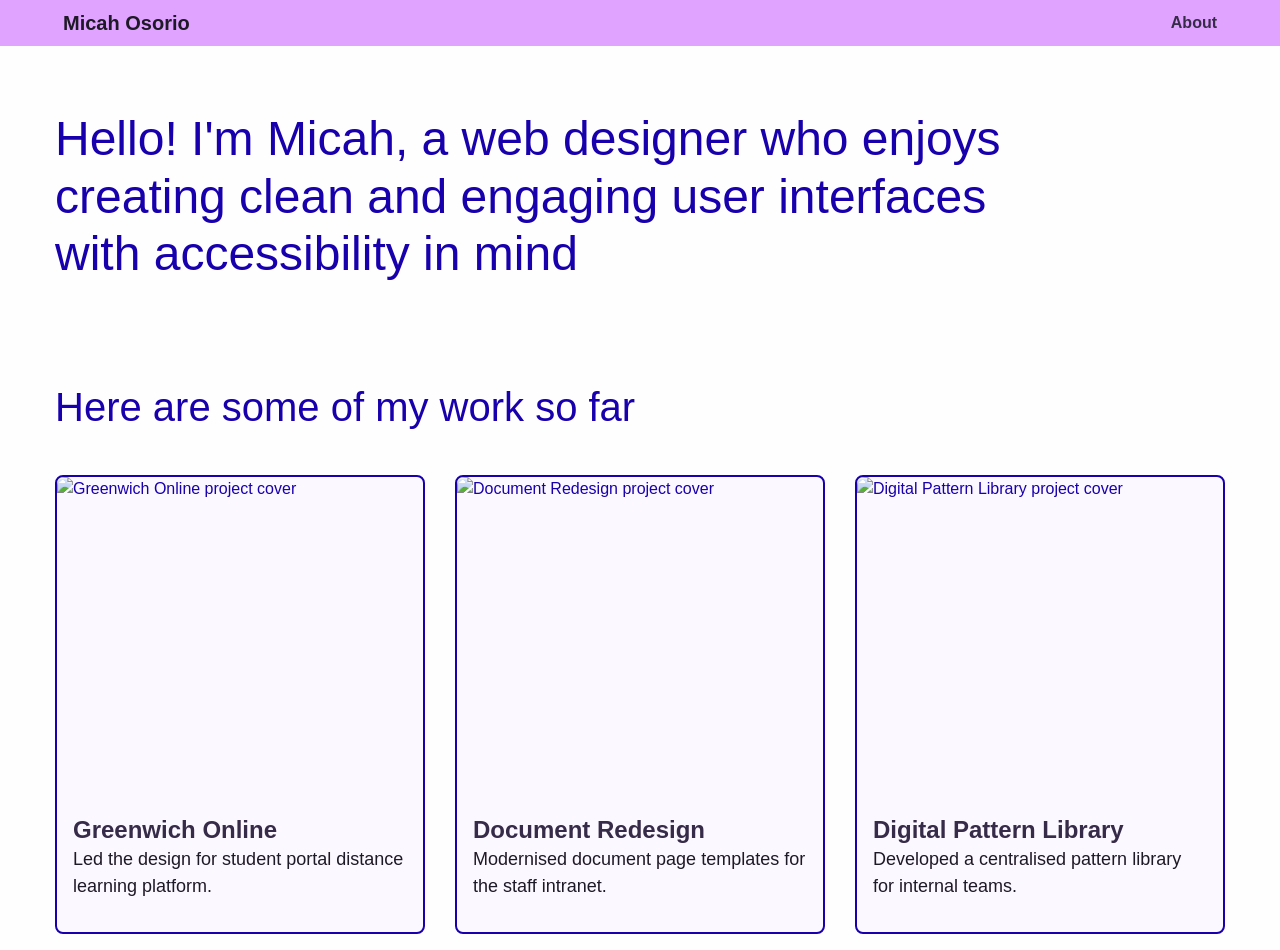
==== index.html @ 28fb164e "Update index.html" ====
<!DOCTYPE html>
<html lang="en">
  <head>
    <meta charset="UTF-8" />
    <meta name="viewport" content="width=device-width, initial-scale=1.0" />
    <title>Micah Osorio Portfolio</title>

    <link rel="stylesheet" href="./style.css" />

    <!-- Font Awesome icons -->
    <link rel="stylesheet" href="https://cdnjs.cloudflare.com/ajax/libs/font-awesome/6.5.1/css/all.min.css" />

    <!-- Google Fonts -->
    <link rel="preconnect" href="https://fonts.googleapis.com" />
    <link rel="preconnect" href="https://fonts.gstatic.com" crossorigin />
    <link href="https://fonts.googleapis.com/css2?family=Public+Sans:ital,wght@0,300;1,300&display=swap" rel="stylesheet" />
  </head>

<body>
  <!-- Top bar navigation -->
  <header class="main-navigation">
    <div class="grid-container main-navigation">
      <div class="top-bar">
        <div class="top-bar-left">
          <a class="me cell" href="index.html">Micah Osorio</a>
        </div>
        <div class="top-bar-right">
          <ul class="main-menu inline-list">
            <li><a href="about.html">About</a></li>
          </ul>
        </div>
      </div>
    </div>
  </header>

  <article class="grid-container case-study">
    <!-- Intro -->
    <section class="grid-x grid-margin-x intro-section">
      <div class="large-10 cell">
        <h1 class="intro">Hello! I'm Micah, a web designer who enjoys creating clean and engaging user interfaces with accessibility in mind</h1>
      </div>
      <div class="profile-image">
        <img href="#">
      </div>
    </section>

    <!-- Projects -->
    <section class="grid-x grid-margin-x project-listing">
      <h2 class="cell sub-heading">Here are some of my work so far</h2>

      <div class="large-4 cell">
        <a href="greenwich-online.html" class="media-object project-card">
          <div class="content">
            <img src="https://github.com/micah-osorio/portfolio/blob/main/card-cover-gro.png?raw=true" alt="Greenwich Online project cover">
            <div class="card-info">
              <h3>Greenwich Online</h3>
              <p>Led the design for student portal distance learning platform.</p>
            </div>
          </div>
        </a>
      </div>

      <div class="large-4 cell">
        <a href="document-redesign.html" class="media-object project-card">
          <div class="content">
            <img src="https://github.com/micah-osorio/portfolio/blob/main/card-cover-docs.png?raw=true" alt="Document Redesign project cover">
            <div class="card-info">
              <h3>Document Redesign</h3>
              <p>Modernised document page templates for the staff intranet.</p>
            </div>
          </div>
        </a>
      </div>

      <div class="large-4 cell">
        <a href="pattern-library.html" class="media-object project-card">
          <div class="content">
            <img src="https://github.com/micah-osorio/portfolio/blob/main/card-cover-pattern.png?raw=true" alt="Digital Pattern Library project cover">
            <div class="card-info">
              <h3>Digital Pattern Library</h3>
              <p>Developed a centralised pattern library for internal teams.</p>
            </div>
          </div>
        </a>
      </div>
    </section>
  </article>
</body>
</html>
---- style.css ----
/* color palette
   Palette:
   --lilac:      #e0a3ff  (nav)
   --blue:       #1800ad  (headings, borders)
   --ink:        #1e1926  (dark text)
   --plum:       #362b48  (secondary text, hover)
   --blush:      #fef6ff  (light hover text)
   --card-bg:    #fcf8ff  (cards, placeholders)
  --radius:      0.5em;
*/

:root {
  --lilac: #e0a3ff;
  --blue: #1800ad;
  --ink: #1e1926;
  --plum: #362b48;
  --blush: #fef6ff;
  --card-bg: #fcf8ff;
  --radius: 0.5em;
}

/* layout */
.case-study .project-section {
  margin-top: 4em;
}

.case-study h3 {
  color: var(--plum);
  font-weight: 600;
}

.case-study p,
.case-study li {
  color: var(--ink);
  line-height: 1.5em;
}

/* hero */
.project-hero {
  margin: 4em 0 0;
}

.project-hero h3 {
  font-weight: 300;
  font-size: 1.5em;
  line-height: 1.3em;
}

/* meta strip */
.project-meta {
  margin: 2em 0 0;
  padding: 1em 0;
  border-top: 2px solid var(--blue);
  border-bottom: 2px solid var(--blue);
}

.project-meta dt {
  color: var(--blue);
  font-weight: 600;
}

.project-meta dd {
  margin: 0 0 0.5em;
  color: var(--ink);
}

/* image placeholders */
.img-placeholder {
  display: flex;
  align-items: center;
  justify-content: center;
  min-height: 16em;
  margin: 1em 0;
  padding: 1em;
  background-color: var(--card-bg);
  border: 2px dashed var(--blue);
  border-radius: var(--radius);
  color: var(--plum);
  text-align: center;
}

.img-placeholder.img-hero {
  min-height: 26em;
}

/* screenshot placeholder */
.case-study .project-section img,
.case-study .project-hero img {
  display: block;
  width: 100%;
  height: auto;
  margin: 1em 0;
  border: 2px solid var(--blue);
  border-radius: var(--radius);
}

/* pull quote / how-might-we */
.case-study blockquote {
  margin: 0;
  padding: 1em;
  background-color: var(--card-bg);
  border-left: 4px solid var(--lilac);
  border-radius: 0 var(--radius) var(--radius) 0;
  color: var(--blue);
  font-style: italic;
  font-weight: 600;
}

/* results metrics */
#results h3 {
  color: var(--blue);
  font-size: 2.5em;
  font-weight: 700;
  margin-bottom: 0;
}

/* buttons */
.case-study .button,
.project-footer .button {
  background-color: var(--blue);
  color: var(--blush);
  border-radius: var(--radius);
  font-weight: 600;
}

.case-study .button:hover,
.project-footer .button:hover {
  background-color: var(--plum);
  color: var(--blush);
}

/* footer */
.project-footer {
  margin: 5em auto 3em;
  padding-top: 2em;
  border-top: 2px solid var(--blue);
}

.next-project {
  color: var(--blue);
  font-size: 1.25em;
  font-weight: 600;
}

.next-project:hover {
  color: var(--plum);
}

/* focus */
.case-study a:focus-visible,
.project-footer a:focus-visible {
  outline: 3px solid var(--lilac);
  outline-offset: 2px;
}

@media (max-width: 640px) {
  .img-placeholder.img-hero {
    min-height: 14em;
  }

  .case-study .project-section {
    margin-top: 3em;
  }
}

/* additional styles */

/* top nav */

.me {
  font-size: 1.25em;
  font-weight: 600;
  color: #1e1926;
}

.me:hover {
  color: #fef6ff;
}

.top-bar, .top-bar ul {
  background: #e0a3ff !important;
}

.top-bar {
  justify-content:space-between;
}

header.main-navigation {
  background: #e0a3ff !important;
}

ul.main-menu.inline-list {
    margin: 0;
}

ul.main-menu {
  list-style: none;
  display:flex;
  flex-direction:row;
  flex-wrap:wrap;
  gap: 1em;
}

.main-menu a {
  color: #362b48;
  font-weight: 600;
}

.main-menu a:hover {
  color: #fef6ff;
}
/* header */

.grid-container h1 {
  color: #1800ad;
}

.grid-container h2 {
  color: #1800ad;
}

.grid-container p {
  font-size: 1.125em !important;
}

.grid-container dd {
  font-size: 1.125em !important;
}

.intro {
  line-height: 1.2em;
}

/* intro-section */

.intro-section {
  margin: 4em 0;
}
.profile-image img{
  ratio: 1:1;
  width: 18em;
  height: auto;
}
/* cards */

.card-info {
  padding: 1em;
}

.card-info h3 {
  font-weight: bold;
  font-size: 1.5em;
  margin-bottom: 0px !important;
}

.project-listing .project-card {
  display: flex;
  flex: 1;
  width: 100%;
  margin-top: 2em;  
}

.project-card {
  display: flex;
  flex-direction: column;
  background-color: #fcf8ff;
  color: #1800ad;
  border-radius: 0.5em;
  border: 2px solid #1800ad;
}

.project-card:hover{
  color: #362b48;
  opacity: 75%;
}

.project-card img {
  width: 100%;
  height: 20em;
  object-fit: cover;
  display: block;
  border-radius: 0.5em 0.5em 0 0;
  aspect-ratio: 1 / 2;
}

/* pages.css: About and Contact. Loads after style.css. */

/* layout */
.page-intro {
  margin: 4em 0 0;
}

.page-intro h3 {
  color: var(--plum);
  font-weight: 300;
  font-size: 1.5em;
  line-height: 1.3em;
}

.page-section {
  margin-top: 4em;
}

.page-content p,
.page-content li {
  color: var(--ink);
  line-height: 1.5em;
}

.page-content h3 {
  color: var(--plum);
  font-weight: 600;
}

.page-section .sub-heading {
  margin-bottom: 1em;
}

/* info cards */
.info-card {
  padding: 1em;
  background-color: var(--card-bg);
  border: 2px solid var(--blue);
  border-radius: var(--radius);
}

.info-card h3 {
  color: var(--blue);
  margin-bottom: 0.25em;
}

/* tools */
.tag-list {
  display: flex;
  flex-wrap: wrap;
  gap: 0.75em;
  margin: 0;
  list-style: none;
}

.tag-list li {
  padding: 0.4em 1em;
  background-color: var(--card-bg);
  border: 2px solid var(--blue);
  border-radius: 2em;
  color: var(--blue);
  font-weight: 600;
}

/* experience timeline */
.timeline-item {
  padding-left: 1em;
  margin-bottom: 2em;
  border-left: 4px solid var(--lilac);
}

.timeline-item h3 {
  margin-bottom: 0;
}

.timeline-date {
  margin: 0 0 0.5em;
  color: var(--blue);
  font-weight: 600;
}

/* CTA */
.page-cta {
  margin-bottom: 4em;
  padding-top: 2em;
  border-top: 2px solid var(--blue);
}

/* contact details */
.contact-list {
  margin: 0;
  list-style: none;
}

/* contact ctas */
.contact-cta {
  margin-top: 2em;
}

.contact-list li {
  display: flex;
  align-items: center;
  gap: 0.75em;
  margin-bottom: 1em;
}

.contact-list i {
  width: 1.5em;
  color: var(--blue);
  font-size: 1.25em;
  text-align: center;
}

.contact-list a {
  color: var(--blue);
  font-weight: 600;
}

.contact-list a:hover {
  color: var(--plum);
}

/* form */
.contact-form label {
  color: var(--blue);
  font-weight: 600;
}

.contact-form input,
.contact-form textarea {
  width: 100%;
  margin-bottom: 1em;
  padding: 0.75em;
  background-color: var(--card-bg);
  border: 2px solid var(--blue);
  border-radius: var(--radius);
  color: var(--ink);
  font-family: inherit;
}

.contact-form input:focus,
.contact-form textarea:focus {
  outline: 3px solid var(--lilac);
  outline-offset: 2px;
}

/* buttons */
.page-content .button {
  background-color: var(--blue);
  color: var(--blush);
  border-radius: var(--radius);
  font-weight: 600;
}

.page-content .button:hover {
  background-color: var(--plum);
  color: var(--blush);
}

.page-content a:focus-visible {
  outline: 3px solid var(--lilac);
  outline-offset: 2px;
}


@charset "UTF-8";
/**
 * Foundation for Sites
 * Version 6.9.0
 * https://get.foundation
 * Licensed under MIT Open Source
 */
@media print, screen and (min-width: 40em) {
  .reveal.large, .reveal.small, .reveal.tiny, .reveal {
    right: auto;
    left: auto;
    margin: 0 auto;
  }
}
/*! normalize.css v8.0.0 | MIT License | github.com/necolas/normalize.css */
html {
  line-height: 1.15;
  -webkit-text-size-adjust: 100%;
}

body {
  margin: 0;
}

h1 {
  font-size: 2em;
  margin: 0.67em 0;
}

hr {
  -webkit-box-sizing: content-box;
          box-sizing: content-box;
  height: 0;
  overflow: visible;
}

pre {
  font-family: monospace, monospace;
  font-size: 1em;
}

a {
  background-color: transparent;
}

abbr[title] {
  border-bottom: 0;
  -webkit-text-decoration: underline dotted;
          text-decoration: underline dotted;
}

b,
strong {
  font-weight: bolder;
}

code,
kbd,
samp {
  font-family: monospace, monospace;
  font-size: 1em;
}

small {
  font-size: 80%;
}

sub,
sup {
  font-size: 75%;
  line-height: 0;
  position: relative;
  vertical-align: baseline;
}

sub {
  bottom: -0.25em;
}

sup {
  top: -0.5em;
}

img {
  border-style: none;
}

button,
input,
optgroup,
select,
textarea {
  font-family: inherit;
  font-size: 100%;
  line-height: 1.15;
  margin: 0;
}

button,
input {
  overflow: visible;
}

button,
select {
  text-transform: none;
}

button,
[type=button],
[type=reset],
[type=submit] {
  -webkit-appearance: button;
}

button::-moz-focus-inner,
[type=button]::-moz-focus-inner,
[type=reset]::-moz-focus-inner,
[type=submit]::-moz-focus-inner {
  border-style: none;
  padding: 0;
}

button:-moz-focusring,
[type=button]:-moz-focusring,
[type=reset]:-moz-focusring,
[type=submit]:-moz-focusring {
  outline: 1px dotted ButtonText;
}

fieldset {
  padding: 0.35em 0.75em 0.625em;
}

legend {
  -webkit-box-sizing: border-box;
          box-sizing: border-box;
  color: inherit;
  display: table;
  max-width: 100%;
  padding: 0;
  white-space: normal;
}

progress {
  vertical-align: baseline;
}

textarea {
  overflow: auto;
}

[type=checkbox],
[type=radio] {
  -webkit-box-sizing: border-box;
          box-sizing: border-box;
  padding: 0;
}

[type=number]::-webkit-inner-spin-button,
[type=number]::-webkit-outer-spin-button {
  height: auto;
}

[type=search] {
  -webkit-appearance: textfield;
  outline-offset: -2px;
}

[type=search]::-webkit-search-decoration {
  -webkit-appearance: none;
}

::-webkit-file-upload-button {
  -webkit-appearance: button;
  font: inherit;
}

details {
  display: block;
}

summary {
  display: list-item;
}

template {
  display: none;
}

[hidden] {
  display: none;
}

[data-whatintent=mouse] *, [data-whatintent=mouse] *:focus,
[data-whatintent=touch] *,
[data-whatintent=touch] *:focus,
[data-whatinput=mouse] *,
[data-whatinput=mouse] *:focus,
[data-whatinput=touch] *,
[data-whatinput=touch] *:focus {
  outline: none;
}

[draggable=false] {
  -webkit-touch-callout: none;
  -webkit-user-select: none;
}

.foundation-mq {
  font-family: "small=0em&medium=40em&large=64em&xlarge=75em&xxlarge=90em";
}

html {
  -webkit-box-sizing: border-box;
          box-sizing: border-box;
  font-size: 100%;
}

*,
*::before,
*::after {
  -webkit-box-sizing: inherit;
          box-sizing: inherit;
}

body {
  margin: 0;
  padding: 0;
  background: #fefefe;
  font-family: "Helvetica Neue", Helvetica, Roboto, Arial, sans-serif;
  font-weight: normal;
  line-height: 1.5;
  color: #0a0a0a;
  -webkit-font-smoothing: antialiased;
  -moz-osx-font-smoothing: grayscale;
}

img {
  display: inline-block;
  vertical-align: middle;
  max-width: 100%;
  height: auto;
  -ms-interpolation-mode: bicubic;
}

textarea {
  height: auto;
  min-height: 50px;
  border-radius: 0;
}

select {
  -webkit-box-sizing: border-box;
          box-sizing: border-box;
  width: 100%;
  border-radius: 0;
}

.map_canvas img,
.map_canvas embed,
.map_canvas object,
.mqa-display img,
.mqa-display embed,
.mqa-display object {
  max-width: none !important;
}

button {
  padding: 0;
  -webkit-appearance: none;
     -moz-appearance: none;
          appearance: none;
  border: 0;
  border-radius: 0;
  background: transparent;
  line-height: 1;
  cursor: auto;
}
[data-whatinput=mouse] button {
  outline: 0;
}

pre {
  overflow: auto;
  -webkit-overflow-scrolling: touch;
}

button,
input,
optgroup,
select,
textarea {
  font-family: inherit;
}

.is-visible {
  display: block !important;
}

.is-hidden {
  display: none !important;
}

.grid-container {
  max-width: 75rem;
  margin-left: auto;
  margin-right: auto;
  padding-right: 0.625rem;
  padding-left: 0.625rem;
}
@media print, screen and (min-width: 40em) {
  .grid-container {
    padding-right: 0.9375rem;
    padding-left: 0.9375rem;
  }
}
.grid-container.fluid {
  max-width: 100%;
  margin-left: auto;
  margin-right: auto;
  padding-right: 0.625rem;
  padding-left: 0.625rem;
}
@media print, screen and (min-width: 40em) {
  .grid-container.fluid {
    padding-right: 0.9375rem;
    padding-left: 0.9375rem;
  }
}
.grid-container.full {
  max-width: 100%;
  margin-left: auto;
  margin-right: auto;
  padding-right: 0;
  padding-left: 0;
}

.grid-x {
  display: -webkit-box;
  display: -ms-flexbox;
  display: flex;
  -webkit-box-orient: horizontal;
  -webkit-box-direction: normal;
      -ms-flex-flow: row wrap;
          flex-flow: row wrap;
}

.cell {
  -webkit-box-flex: 0;
      -ms-flex: 0 0 auto;
          flex: 0 0 auto;
  min-height: 0;
  min-width: 0;
  width: 100%;
}
.cell.auto {
  -webkit-box-flex: 1;
      -ms-flex: 1 1 0px;
          flex: 1 1 0;
}
.cell.shrink {
  -webkit-box-flex: 0;
      -ms-flex: 0 0 auto;
          flex: 0 0 auto;
}

.grid-x > .auto {
  width: auto;
}
.grid-x > .shrink {
  width: auto;
}

.grid-x > .small-shrink, .grid-x > .small-full, .grid-x > .small-1, .grid-x > .small-2, .grid-x > .small-3, .grid-x > .small-4, .grid-x > .small-5, .grid-x > .small-6, .grid-x > .small-7, .grid-x > .small-8, .grid-x > .small-9, .grid-x > .small-10, .grid-x > .small-11, .grid-x > .small-12 {
  -ms-flex-preferred-size: auto;
      flex-basis: auto;
}

@media print, screen and (min-width: 40em) {
  .grid-x > .medium-shrink, .grid-x > .medium-full, .grid-x > .medium-1, .grid-x > .medium-2, .grid-x > .medium-3, .grid-x > .medium-4, .grid-x > .medium-5, .grid-x > .medium-6, .grid-x > .medium-7, .grid-x > .medium-8, .grid-x > .medium-9, .grid-x > .medium-10, .grid-x > .medium-11, .grid-x > .medium-12 {
    -ms-flex-preferred-size: auto;
        flex-basis: auto;
  }
}
@media print, screen and (min-width: 64em) {
  .grid-x > .large-shrink, .grid-x > .large-full, .grid-x > .large-1, .grid-x > .large-2, .grid-x > .large-3, .grid-x > .large-4, .grid-x > .large-5, .grid-x > .large-6, .grid-x > .large-7, .grid-x > .large-8, .grid-x > .large-9, .grid-x > .large-10, .grid-x > .large-11, .grid-x > .large-12 {
    -ms-flex-preferred-size: auto;
        flex-basis: auto;
  }
}
.grid-x > .small-12, .grid-x > .small-11, .grid-x > .small-10, .grid-x > .small-9, .grid-x > .small-8, .grid-x > .small-7, .grid-x > .small-6, .grid-x > .small-5, .grid-x > .small-4, .grid-x > .small-3, .grid-x > .small-2, .grid-x > .small-1 {
  -webkit-box-flex: 0;
      -ms-flex: 0 0 auto;
          flex: 0 0 auto;
}

.grid-x > .small-1 {
  width: 8.3333333333%;
}

.grid-x > .small-2 {
  width: 16.6666666667%;
}

.grid-x > .small-3 {
  width: 25%;
}

.grid-x > .small-4 {
  width: 33.3333333333%;
}

.grid-x > .small-5 {
  width: 41.6666666667%;
}

.grid-x > .small-6 {
  width: 50%;
}

.grid-x > .small-7 {
  width: 58.3333333333%;
}

.grid-x > .small-8 {
  width: 66.6666666667%;
}

.grid-x > .small-9 {
  width: 75%;
}

.grid-x > .small-10 {
  width: 83.3333333333%;
}

.grid-x > .small-11 {
  width: 91.6666666667%;
}

.grid-x > .small-12 {
  width: 100%;
}

@media print, screen and (min-width: 40em) {
  .grid-x > .medium-auto {
    -webkit-box-flex: 1;
        -ms-flex: 1 1 0px;
            flex: 1 1 0;
    width: auto;
  }
  .grid-x > .medium-12, .grid-x > .medium-11, .grid-x > .medium-10, .grid-x > .medium-9, .grid-x > .medium-8, .grid-x > .medium-7, .grid-x > .medium-6, .grid-x > .medium-5, .grid-x > .medium-4, .grid-x > .medium-3, .grid-x > .medium-2, .grid-x > .medium-1, .grid-x > .medium-shrink {
    -webkit-box-flex: 0;
        -ms-flex: 0 0 auto;
            flex: 0 0 auto;
  }
  .grid-x > .medium-shrink {
    width: auto;
  }
  .grid-x > .medium-1 {
    width: 8.3333333333%;
  }
  .grid-x > .medium-2 {
    width: 16.6666666667%;
  }
  .grid-x > .medium-3 {
    width: 25%;
  }
  .grid-x > .medium-4 {
    width: 33.3333333333%;
  }
  .grid-x > .medium-5 {
    width: 41.6666666667%;
  }
  .grid-x > .medium-6 {
    width: 50%;
  }
  .grid-x > .medium-7 {
    width: 58.3333333333%;
  }
  .grid-x > .medium-8 {
    width: 66.6666666667%;
  }
  .grid-x > .medium-9 {
    width: 75%;
  }
  .grid-x > .medium-10 {
    width: 83.3333333333%;
  }
  .grid-x > .medium-11 {
    width: 91.6666666667%;
  }
  .grid-x > .medium-12 {
    width: 100%;
  }
}
@media print, screen and (min-width: 64em) {
  .grid-x > .large-auto {
    -webkit-box-flex: 1;
        -ms-flex: 1 1 0px;
            flex: 1 1 0;
    width: auto;
  }
  .grid-x > .large-12, .grid-x > .large-11, .grid-x > .large-10, .grid-x > .large-9, .grid-x > .large-8, .grid-x > .large-7, .grid-x > .large-6, .grid-x > .large-5, .grid-x > .large-4, .grid-x > .large-3, .grid-x > .large-2, .grid-x > .large-1, .grid-x > .large-shrink {
    -webkit-box-flex: 0;
        -ms-flex: 0 0 auto;
            flex: 0 0 auto;
  }
  .grid-x > .large-shrink {
    width: auto;
  }
  .grid-x > .large-1 {
    width: 8.3333333333%;
  }
  .grid-x > .large-2 {
    width: 16.6666666667%;
  }
  .grid-x > .large-3 {
    width: 25%;
  }
  .grid-x > .large-4 {
    width: 33.3333333333%;
  }
  .grid-x > .large-5 {
    width: 41.6666666667%;
  }
  .grid-x > .large-6 {
    width: 50%;
  }
  .grid-x > .large-7 {
    width: 58.3333333333%;
  }
  .grid-x > .large-8 {
    width: 66.6666666667%;
  }
  .grid-x > .large-9 {
    width: 75%;
  }
  .grid-x > .large-10 {
    width: 83.3333333333%;
  }
  .grid-x > .large-11 {
    width: 91.6666666667%;
  }
  .grid-x > .large-12 {
    width: 100%;
  }
}
.grid-margin-x:not(.grid-x) > .cell {
  width: auto;
}

.grid-margin-y:not(.grid-y) > .cell {
  height: auto;
}

.grid-margin-x {
  margin-left: -0.625rem;
  margin-right: -0.625rem;
}
@media print, screen and (min-width: 40em) {
  .grid-margin-x {
    margin-left: -0.9375rem;
    margin-right: -0.9375rem;
  }
}
.grid-margin-x > .cell {
  width: calc(100% - 1.25rem);
  margin-left: 0.625rem;
  margin-right: 0.625rem;
}
@media print, screen and (min-width: 40em) {
  .grid-margin-x > .cell {
    width: calc(100% - 1.875rem);
    margin-left: 0.9375rem;
    margin-right: 0.9375rem;
  }
}
.grid-margin-x > .auto {
  width: auto;
}
.grid-margin-x > .shrink {
  width: auto;
}
.grid-margin-x > .small-1 {
  width: calc(8.3333333333% - 1.25rem);
}
.grid-margin-x > .small-2 {
  width: calc(16.6666666667% - 1.25rem);
}
.grid-margin-x > .small-3 {
  width: calc(25% - 1.25rem);
}
.grid-margin-x > .small-4 {
  width: calc(33.3333333333% - 1.25rem);
}
.grid-margin-x > .small-5 {
  width: calc(41.6666666667% - 1.25rem);
}
.grid-margin-x > .small-6 {
  width: calc(50% - 1.25rem);
}
.grid-margin-x > .small-7 {
  width: calc(58.3333333333% - 1.25rem);
}
.grid-margin-x > .small-8 {
  width: calc(66.6666666667% - 1.25rem);
}
.grid-margin-x > .small-9 {
  width: calc(75% - 1.25rem);
}
.grid-margin-x > .small-10 {
  width: calc(83.3333333333% - 1.25rem);
}
.grid-margin-x > .small-11 {
  width: calc(91.6666666667% - 1.25rem);
}
.grid-margin-x > .small-12 {
  width: calc(100% - 1.25rem);
}
@media print, screen and (min-width: 40em) {
  .grid-margin-x > .auto {
    width: auto;
  }
  .grid-margin-x > .shrink {
    width: auto;
  }
  .grid-margin-x > .small-1 {
    width: calc(8.3333333333% - 1.875rem);
  }
  .grid-margin-x > .small-2 {
    width: calc(16.6666666667% - 1.875rem);
  }
  .grid-margin-x > .small-3 {
    width: calc(25% - 1.875rem);
  }
  .grid-margin-x > .small-4 {
    width: calc(33.3333333333% - 1.875rem);
  }
  .grid-margin-x > .small-5 {
    width: calc(41.6666666667% - 1.875rem);
  }
  .grid-margin-x > .small-6 {
    width: calc(50% - 1.875rem);
  }
  .grid-margin-x > .small-7 {
    width: calc(58.3333333333% - 1.875rem);
  }
  .grid-margin-x > .small-8 {
    width: calc(66.6666666667% - 1.875rem);
  }
  .grid-margin-x > .small-9 {
    width: calc(75% - 1.875rem);
  }
  .grid-margin-x > .small-10 {
    width: calc(83.3333333333% - 1.875rem);
  }
  .grid-margin-x > .small-11 {
    width: calc(91.6666666667% - 1.875rem);
  }
  .grid-margin-x > .small-12 {
    width: calc(100% - 1.875rem);
  }
  .grid-margin-x > .medium-auto {
    width: auto;
  }
  .grid-margin-x > .medium-shrink {
    width: auto;
  }
  .grid-margin-x > .medium-1 {
    width: calc(8.3333333333% - 1.875rem);
  }
  .grid-margin-x > .medium-2 {
    width: calc(16.6666666667% - 1.875rem);
  }
  .grid-margin-x > .medium-3 {
    width: calc(25% - 1.875rem);
  }
  .grid-margin-x > .medium-4 {
    width: calc(33.3333333333% - 1.875rem);
  }
  .grid-margin-x > .medium-5 {
    width: calc(41.6666666667% - 1.875rem);
  }
  .grid-margin-x > .medium-6 {
    width: calc(50% - 1.875rem);
  }
  .grid-margin-x > .medium-7 {
    width: calc(58.3333333333% - 1.875rem);
  }
  .grid-margin-x > .medium-8 {
    width: calc(66.6666666667% - 1.875rem);
  }
  .grid-margin-x > .medium-9 {
    width: calc(75% - 1.875rem);
  }
  .grid-margin-x > .medium-10 {
    width: calc(83.3333333333% - 1.875rem);
  }
  .grid-margin-x > .medium-11 {
    width: calc(91.6666666667% - 1.875rem);
  }
  .grid-margin-x > .medium-12 {
    width: calc(100% - 1.875rem);
  }
}
@media print, screen and (min-width: 64em) {
  .grid-margin-x > .large-auto {
    width: auto;
  }
  .grid-margin-x > .large-shrink {
    width: auto;
  }
  .grid-margin-x > .large-1 {
    width: calc(8.3333333333% - 1.875rem);
  }
  .grid-margin-x > .large-2 {
    width: calc(16.6666666667% - 1.875rem);
  }
  .grid-margin-x > .large-3 {
    width: calc(25% - 1.875rem);
  }
  .grid-margin-x > .large-4 {
    width: calc(33.3333333333% - 1.875rem);
  }
  .grid-margin-x > .large-5 {
    width: calc(41.6666666667% - 1.875rem);
  }
  .grid-margin-x > .large-6 {
    width: calc(50% - 1.875rem);
  }
  .grid-margin-x > .large-7 {
    width: calc(58.3333333333% - 1.875rem);
  }
  .grid-margin-x > .large-8 {
    width: calc(66.6666666667% - 1.875rem);
  }
  .grid-margin-x > .large-9 {
    width: calc(75% - 1.875rem);
  }
  .grid-margin-x > .large-10 {
    width: calc(83.3333333333% - 1.875rem);
  }
  .grid-margin-x > .large-11 {
    width: calc(91.6666666667% - 1.875rem);
  }
  .grid-margin-x > .large-12 {
    width: calc(100% - 1.875rem);
  }
}

.grid-padding-x .grid-padding-x {
  margin-right: -0.625rem;
  margin-left: -0.625rem;
}
@media print, screen and (min-width: 40em) {
  .grid-padding-x .grid-padding-x {
    margin-right: -0.9375rem;
    margin-left: -0.9375rem;
  }
}
.grid-container:not(.full) > .grid-padding-x {
  margin-right: -0.625rem;
  margin-left: -0.625rem;
}
@media print, screen and (min-width: 40em) {
  .grid-container:not(.full) > .grid-padding-x {
    margin-right: -0.9375rem;
    margin-left: -0.9375rem;
  }
}
.grid-padding-x > .cell {
  padding-right: 0.625rem;
  padding-left: 0.625rem;
}
@media print, screen and (min-width: 40em) {
  .grid-padding-x > .cell {
    padding-right: 0.9375rem;
    padding-left: 0.9375rem;
  }
}

.small-up-1 > .cell {
  width: 100%;
}

.small-up-2 > .cell {
  width: 50%;
}

.small-up-3 > .cell {
  width: 33.3333333333%;
}

.small-up-4 > .cell {
  width: 25%;
}

.small-up-5 > .cell {
  width: 20%;
}

.small-up-6 > .cell {
  width: 16.6666666667%;
}

.small-up-7 > .cell {
  width: 14.2857142857%;
}

.small-up-8 > .cell {
  width: 12.5%;
}

@media print, screen and (min-width: 40em) {
  .medium-up-1 > .cell {
    width: 100%;
  }
  .medium-up-2 > .cell {
    width: 50%;
  }
  .medium-up-3 > .cell {
    width: 33.3333333333%;
  }
  .medium-up-4 > .cell {
    width: 25%;
  }
  .medium-up-5 > .cell {
    width: 20%;
  }
  .medium-up-6 > .cell {
    width: 16.6666666667%;
  }
  .medium-up-7 > .cell {
    width: 14.2857142857%;
  }
  .medium-up-8 > .cell {
    width: 12.5%;
  }
}
@media print, screen and (min-width: 64em) {
  .large-up-1 > .cell {
    width: 100%;
  }
  .large-up-2 > .cell {
    width: 50%;
  }
  .large-up-3 > .cell {
    width: 33.3333333333%;
  }
  .large-up-4 > .cell {
    width: 25%;
  }
  .large-up-5 > .cell {
    width: 20%;
  }
  .large-up-6 > .cell {
    width: 16.6666666667%;
  }
  .large-up-7 > .cell {
    width: 14.2857142857%;
  }
  .large-up-8 > .cell {
    width: 12.5%;
  }
}
.grid-margin-x.small-up-1 > .cell {
  width: calc(100% - 1.25rem);
}

.grid-margin-x.small-up-2 > .cell {
  width: calc(50% - 1.25rem);
}

.grid-margin-x.small-up-3 > .cell {
  width: calc(33.3333333333% - 1.25rem);
}

.grid-margin-x.small-up-4 > .cell {
  width: calc(25% - 1.25rem);
}

.grid-margin-x.small-up-5 > .cell {
  width: calc(20% - 1.25rem);
}

.grid-margin-x.small-up-6 > .cell {
  width: calc(16.6666666667% - 1.25rem);
}

.grid-margin-x.small-up-7 > .cell {
  width: calc(14.2857142857% - 1.25rem);
}

.grid-margin-x.small-up-8 > .cell {
  width: calc(12.5% - 1.25rem);
}

@media print, screen and (min-width: 40em) {
  .grid-margin-x.small-up-1 > .cell {
    width: calc(100% - 1.875rem);
  }
  .grid-margin-x.small-up-2 > .cell {
    width: calc(50% - 1.875rem);
  }
  .grid-margin-x.small-up-3 > .cell {
    width: calc(33.3333333333% - 1.875rem);
  }
  .grid-margin-x.small-up-4 > .cell {
    width: calc(25% - 1.875rem);
  }
  .grid-margin-x.small-up-5 > .cell {
    width: calc(20% - 1.875rem);
  }
  .grid-margin-x.small-up-6 > .cell {
    width: calc(16.6666666667% - 1.875rem);
  }
  .grid-margin-x.small-up-7 > .cell {
    width: calc(14.2857142857% - 1.875rem);
  }
  .grid-margin-x.small-up-8 > .cell {
    width: calc(12.5% - 1.875rem);
  }
  .grid-margin-x.medium-up-1 > .cell {
    width: calc(100% - 1.875rem);
  }
  .grid-margin-x.medium-up-2 > .cell {
    width: calc(50% - 1.875rem);
  }
  .grid-margin-x.medium-up-3 > .cell {
    width: calc(33.3333333333% - 1.875rem);
  }
  .grid-margin-x.medium-up-4 > .cell {
    width: calc(25% - 1.875rem);
  }
  .grid-margin-x.medium-up-5 > .cell {
    width: calc(20% - 1.875rem);
  }
  .grid-margin-x.medium-up-6 > .cell {
    width: calc(16.6666666667% - 1.875rem);
  }
  .grid-margin-x.medium-up-7 > .cell {
    width: calc(14.2857142857% - 1.875rem);
  }
  .grid-margin-x.medium-up-8 > .cell {
    width: calc(12.5% - 1.875rem);
  }
}
@media print, screen and (min-width: 64em) {
  .grid-margin-x.large-up-1 > .cell {
    width: calc(100% - 1.875rem);
  }
  .grid-margin-x.large-up-2 > .cell {
    width: calc(50% - 1.875rem);
  }
  .grid-margin-x.large-up-3 > .cell {
    width: calc(33.3333333333% - 1.875rem);
  }
  .grid-margin-x.large-up-4 > .cell {
    width: calc(25% - 1.875rem);
  }
  .grid-margin-x.large-up-5 > .cell {
    width: calc(20% - 1.875rem);
  }
  .grid-margin-x.large-up-6 > .cell {
    width: calc(16.6666666667% - 1.875rem);
  }
  .grid-margin-x.large-up-7 > .cell {
    width: calc(14.2857142857% - 1.875rem);
  }
  .grid-margin-x.large-up-8 > .cell {
    width: calc(12.5% - 1.875rem);
  }
}
.small-margin-collapse {
  margin-right: 0;
  margin-left: 0;
}
.small-margin-collapse > .cell {
  margin-right: 0;
  margin-left: 0;
}
.small-margin-collapse > .small-1 {
  width: 8.3333333333%;
}
.small-margin-collapse > .small-2 {
  width: 16.6666666667%;
}
.small-margin-collapse > .small-3 {
  width: 25%;
}
.small-margin-collapse > .small-4 {
  width: 33.3333333333%;
}
.small-margin-collapse > .small-5 {
  width: 41.6666666667%;
}
.small-margin-collapse > .small-6 {
  width: 50%;
}
.small-margin-collapse > .small-7 {
  width: 58.3333333333%;
}
.small-margin-collapse > .small-8 {
  width: 66.6666666667%;
}
.small-margin-collapse > .small-9 {
  width: 75%;
}
.small-margin-collapse > .small-10 {
  width: 83.3333333333%;
}
.small-margin-collapse > .small-11 {
  width: 91.6666666667%;
}
.small-margin-collapse > .small-12 {
  width: 100%;
}
@media print, screen and (min-width: 40em) {
  .small-margin-collapse > .medium-1 {
    width: 8.3333333333%;
  }
  .small-margin-collapse > .medium-2 {
    width: 16.6666666667%;
  }
  .small-margin-collapse > .medium-3 {
    width: 25%;
  }
  .small-margin-collapse > .medium-4 {
    width: 33.3333333333%;
  }
  .small-margin-collapse > .medium-5 {
    width: 41.6666666667%;
  }
  .small-margin-collapse > .medium-6 {
    width: 50%;
  }
  .small-margin-collapse > .medium-7 {
    width: 58.3333333333%;
  }
  .small-margin-collapse > .medium-8 {
    width: 66.6666666667%;
  }
  .small-margin-collapse > .medium-9 {
    width: 75%;
  }
  .small-margin-collapse > .medium-10 {
    width: 83.3333333333%;
  }
  .small-margin-collapse > .medium-11 {
    width: 91.6666666667%;
  }
  .small-margin-collapse > .medium-12 {
    width: 100%;
  }
}
@media print, screen and (min-width: 64em) {
  .small-margin-collapse > .large-1 {
    width: 8.3333333333%;
  }
  .small-margin-collapse > .large-2 {
    width: 16.6666666667%;
  }
  .small-margin-collapse > .large-3 {
    width: 25%;
  }
  .small-margin-collapse > .large-4 {
    width: 33.3333333333%;
  }
  .small-margin-collapse > .large-5 {
    width: 41.6666666667%;
  }
  .small-margin-collapse > .large-6 {
    width: 50%;
  }
  .small-margin-collapse > .large-7 {
    width: 58.3333333333%;
  }
  .small-margin-collapse > .large-8 {
    width: 66.6666666667%;
  }
  .small-margin-collapse > .large-9 {
    width: 75%;
  }
  .small-margin-collapse > .large-10 {
    width: 83.3333333333%;
  }
  .small-margin-collapse > .large-11 {
    width: 91.6666666667%;
  }
  .small-margin-collapse > .large-12 {
    width: 100%;
  }
}

.small-padding-collapse {
  margin-right: 0;
  margin-left: 0;
}
.small-padding-collapse > .cell {
  padding-right: 0;
  padding-left: 0;
}

@media print, screen and (min-width: 40em) {
  .medium-margin-collapse {
    margin-right: 0;
    margin-left: 0;
  }
  .medium-margin-collapse > .cell {
    margin-right: 0;
    margin-left: 0;
  }
}
@media print, screen and (min-width: 40em) {
  .medium-margin-collapse > .small-1 {
    width: 8.3333333333%;
  }
  .medium-margin-collapse > .small-2 {
    width: 16.6666666667%;
  }
  .medium-margin-collapse > .small-3 {
    width: 25%;
  }
  .medium-margin-collapse > .small-4 {
    width: 33.3333333333%;
  }
  .medium-margin-collapse > .small-5 {
    width: 41.6666666667%;
  }
  .medium-margin-collapse > .small-6 {
    width: 50%;
  }
  .medium-margin-collapse > .small-7 {
    width: 58.3333333333%;
  }
  .medium-margin-collapse > .small-8 {
    width: 66.6666666667%;
  }
  .medium-margin-collapse > .small-9 {
    width: 75%;
  }
  .medium-margin-collapse > .small-10 {
    width: 83.3333333333%;
  }
  .medium-margin-collapse > .small-11 {
    width: 91.6666666667%;
  }
  .medium-margin-collapse > .small-12 {
    width: 100%;
  }
}
@media print, screen and (min-width: 40em) {
  .medium-margin-collapse > .medium-1 {
    width: 8.3333333333%;
  }
  .medium-margin-collapse > .medium-2 {
    width: 16.6666666667%;
  }
  .medium-margin-collapse > .medium-3 {
    width: 25%;
  }
  .medium-margin-collapse > .medium-4 {
    width: 33.3333333333%;
  }
  .medium-margin-collapse > .medium-5 {
    width: 41.6666666667%;
  }
  .medium-margin-collapse > .medium-6 {
    width: 50%;
  }
  .medium-margin-collapse > .medium-7 {
    width: 58.3333333333%;
  }
  .medium-margin-collapse > .medium-8 {
    width: 66.6666666667%;
  }
  .medium-margin-collapse > .medium-9 {
    width: 75%;
  }
  .medium-margin-collapse > .medium-10 {
    width: 83.3333333333%;
  }
  .medium-margin-collapse > .medium-11 {
    width: 91.6666666667%;
  }
  .medium-margin-collapse > .medium-12 {
    width: 100%;
  }
}
@media print, screen and (min-width: 64em) {
  .medium-margin-collapse > .large-1 {
    width: 8.3333333333%;
  }
  .medium-margin-collapse > .large-2 {
    width: 16.6666666667%;
  }
  .medium-margin-collapse > .large-3 {
    width: 25%;
  }
  .medium-margin-collapse > .large-4 {
    width: 33.3333333333%;
  }
  .medium-margin-collapse > .large-5 {
    width: 41.6666666667%;
  }
  .medium-margin-collapse > .large-6 {
    width: 50%;
  }
  .medium-margin-collapse > .large-7 {
    width: 58.3333333333%;
  }
  .medium-margin-collapse > .large-8 {
    width: 66.6666666667%;
  }
  .medium-margin-collapse > .large-9 {
    width: 75%;
  }
  .medium-margin-collapse > .large-10 {
    width: 83.3333333333%;
  }
  .medium-margin-collapse > .large-11 {
    width: 91.6666666667%;
  }
  .medium-margin-collapse > .large-12 {
    width: 100%;
  }
}

@media print, screen and (min-width: 40em) {
  .medium-padding-collapse {
    margin-right: 0;
    margin-left: 0;
  }
  .medium-padding-collapse > .cell {
    padding-right: 0;
    padding-left: 0;
  }
}

@media print, screen and (min-width: 64em) {
  .large-margin-collapse {
    margin-right: 0;
    margin-left: 0;
  }
  .large-margin-collapse > .cell {
    margin-right: 0;
    margin-left: 0;
  }
}
@media print, screen and (min-width: 64em) {
  .large-margin-collapse > .small-1 {
    width: 8.3333333333%;
  }
  .large-margin-collapse > .small-2 {
    width: 16.6666666667%;
  }
  .large-margin-collapse > .small-3 {
    width: 25%;
  }
  .large-margin-collapse > .small-4 {
    width: 33.3333333333%;
  }
  .large-margin-collapse > .small-5 {
    width: 41.6666666667%;
  }
  .large-margin-collapse > .small-6 {
    width: 50%;
  }
  .large-margin-collapse > .small-7 {
    width: 58.3333333333%;
  }
  .large-margin-collapse > .small-8 {
    width: 66.6666666667%;
  }
  .large-margin-collapse > .small-9 {
    width: 75%;
  }
  .large-margin-collapse > .small-10 {
    width: 83.3333333333%;
  }
  .large-margin-collapse > .small-11 {
    width: 91.6666666667%;
  }
  .large-margin-collapse > .small-12 {
    width: 100%;
  }
}
@media print, screen and (min-width: 64em) {
  .large-margin-collapse > .medium-1 {
    width: 8.3333333333%;
  }
  .large-margin-collapse > .medium-2 {
    width: 16.6666666667%;
  }
  .large-margin-collapse > .medium-3 {
    width: 25%;
  }
  .large-margin-collapse > .medium-4 {
    width: 33.3333333333%;
  }
  .large-margin-collapse > .medium-5 {
    width: 41.6666666667%;
  }
  .large-margin-collapse > .medium-6 {
    width: 50%;
  }
  .large-margin-collapse > .medium-7 {
    width: 58.3333333333%;
  }
  .large-margin-collapse > .medium-8 {
    width: 66.6666666667%;
  }
  .large-margin-collapse > .medium-9 {
    width: 75%;
  }
  .large-margin-collapse > .medium-10 {
    width: 83.3333333333%;
  }
  .large-margin-collapse > .medium-11 {
    width: 91.6666666667%;
  }
  .large-margin-collapse > .medium-12 {
    width: 100%;
  }
}
@media print, screen and (min-width: 64em) {
  .large-margin-collapse > .large-1 {
    width: 8.3333333333%;
  }
  .large-margin-collapse > .large-2 {
    width: 16.6666666667%;
  }
  .large-margin-collapse > .large-3 {
    width: 25%;
  }
  .large-margin-collapse > .large-4 {
    width: 33.3333333333%;
  }
  .large-margin-collapse > .large-5 {
    width: 41.6666666667%;
  }
  .large-margin-collapse > .large-6 {
    width: 50%;
  }
  .large-margin-collapse > .large-7 {
    width: 58.3333333333%;
  }
  .large-margin-collapse > .large-8 {
    width: 66.6666666667%;
  }
  .large-margin-collapse > .large-9 {
    width: 75%;
  }
  .large-margin-collapse > .large-10 {
    width: 83.3333333333%;
  }
  .large-margin-collapse > .large-11 {
    width: 91.6666666667%;
  }
  .large-margin-collapse > .large-12 {
    width: 100%;
  }
}

@media print, screen and (min-width: 64em) {
  .large-padding-collapse {
    margin-right: 0;
    margin-left: 0;
  }
  .large-padding-collapse > .cell {
    padding-right: 0;
    padding-left: 0;
  }
}

.small-offset-0 {
  margin-left: 0%;
}

.grid-margin-x > .small-offset-0 {
  margin-left: calc(0% + 1.25rem / 2);
}

.small-offset-1 {
  margin-left: 8.3333333333%;
}

.grid-margin-x > .small-offset-1 {
  margin-left: calc(8.3333333333% + 1.25rem / 2);
}

.small-offset-2 {
  margin-left: 16.6666666667%;
}

.grid-margin-x > .small-offset-2 {
  margin-left: calc(16.6666666667% + 1.25rem / 2);
}

.small-offset-3 {
  margin-left: 25%;
}

.grid-margin-x > .small-offset-3 {
  margin-left: calc(25% + 1.25rem / 2);
}

.small-offset-4 {
  margin-left: 33.3333333333%;
}

.grid-margin-x > .small-offset-4 {
  margin-left: calc(33.3333333333% + 1.25rem / 2);
}

.small-offset-5 {
  margin-left: 41.6666666667%;
}

.grid-margin-x > .small-offset-5 {
  margin-left: calc(41.6666666667% + 1.25rem / 2);
}

.small-offset-6 {
  margin-left: 50%;
}

.grid-margin-x > .small-offset-6 {
  margin-left: calc(50% + 1.25rem / 2);
}

.small-offset-7 {
  margin-left: 58.3333333333%;
}

.grid-margin-x > .small-offset-7 {
  margin-left: calc(58.3333333333% + 1.25rem / 2);
}

.small-offset-8 {
  margin-left: 66.6666666667%;
}

.grid-margin-x > .small-offset-8 {
  margin-left: calc(66.6666666667% + 1.25rem / 2);
}

.small-offset-9 {
  margin-left: 75%;
}

.grid-margin-x > .small-offset-9 {
  margin-left: calc(75% + 1.25rem / 2);
}

.small-offset-10 {
  margin-left: 83.3333333333%;
}

.grid-margin-x > .small-offset-10 {
  margin-left: calc(83.3333333333% + 1.25rem / 2);
}

.small-offset-11 {
  margin-left: 91.6666666667%;
}

.grid-margin-x > .small-offset-11 {
  margin-left: calc(91.6666666667% + 1.25rem / 2);
}

@media print, screen and (min-width: 40em) {
  .medium-offset-0 {
    margin-left: 0%;
  }
  .grid-margin-x > .medium-offset-0 {
    margin-left: calc(0% + 1.875rem / 2);
  }
  .medium-offset-1 {
    margin-left: 8.3333333333%;
  }
  .grid-margin-x > .medium-offset-1 {
    margin-left: calc(8.3333333333% + 1.875rem / 2);
  }
  .medium-offset-2 {
    margin-left: 16.6666666667%;
  }
  .grid-margin-x > .medium-offset-2 {
    margin-left: calc(16.6666666667% + 1.875rem / 2);
  }
  .medium-offset-3 {
    margin-left: 25%;
  }
  .grid-margin-x > .medium-offset-3 {
    margin-left: calc(25% + 1.875rem / 2);
  }
  .medium-offset-4 {
    margin-left: 33.3333333333%;
  }
  .grid-margin-x > .medium-offset-4 {
    margin-left: calc(33.3333333333% + 1.875rem / 2);
  }
  .medium-offset-5 {
    margin-left: 41.6666666667%;
  }
  .grid-margin-x > .medium-offset-5 {
    margin-left: calc(41.6666666667% + 1.875rem / 2);
  }
  .medium-offset-6 {
    margin-left: 50%;
  }
  .grid-margin-x > .medium-offset-6 {
    margin-left: calc(50% + 1.875rem / 2);
  }
  .medium-offset-7 {
    margin-left: 58.3333333333%;
  }
  .grid-margin-x > .medium-offset-7 {
    margin-left: calc(58.3333333333% + 1.875rem / 2);
  }
  .medium-offset-8 {
    margin-left: 66.6666666667%;
  }
  .grid-margin-x > .medium-offset-8 {
    margin-left: calc(66.6666666667% + 1.875rem / 2);
  }
  .medium-offset-9 {
    margin-left: 75%;
  }
  .grid-margin-x > .medium-offset-9 {
    margin-left: calc(75% + 1.875rem / 2);
  }
  .medium-offset-10 {
    margin-left: 83.3333333333%;
  }
  .grid-margin-x > .medium-offset-10 {
    margin-left: calc(83.3333333333% + 1.875rem / 2);
  }
  .medium-offset-11 {
    margin-left: 91.6666666667%;
  }
  .grid-margin-x > .medium-offset-11 {
    margin-left: calc(91.6666666667% + 1.875rem / 2);
  }
}
@media print, screen and (min-width: 64em) {
  .large-offset-0 {
    margin-left: 0%;
  }
  .grid-margin-x > .large-offset-0 {
    margin-left: calc(0% + 1.875rem / 2);
  }
  .large-offset-1 {
    margin-left: 8.3333333333%;
  }
  .grid-margin-x > .large-offset-1 {
    margin-left: calc(8.3333333333% + 1.875rem / 2);
  }
  .large-offset-2 {
    margin-left: 16.6666666667%;
  }
  .grid-margin-x > .large-offset-2 {
    margin-left: calc(16.6666666667% + 1.875rem / 2);
  }
  .large-offset-3 {
    margin-left: 25%;
  }
  .grid-margin-x > .large-offset-3 {
    margin-left: calc(25% + 1.875rem / 2);
  }
  .large-offset-4 {
    margin-left: 33.3333333333%;
  }
  .grid-margin-x > .large-offset-4 {
    margin-left: calc(33.3333333333% + 1.875rem / 2);
  }
  .large-offset-5 {
    margin-left: 41.6666666667%;
  }
  .grid-margin-x > .large-offset-5 {
    margin-left: calc(41.6666666667% + 1.875rem / 2);
  }
  .large-offset-6 {
    margin-left: 50%;
  }
  .grid-margin-x > .large-offset-6 {
    margin-left: calc(50% + 1.875rem / 2);
  }
  .large-offset-7 {
    margin-left: 58.3333333333%;
  }
  .grid-margin-x > .large-offset-7 {
    margin-left: calc(58.3333333333% + 1.875rem / 2);
  }
  .large-offset-8 {
    margin-left: 66.6666666667%;
  }
  .grid-margin-x > .large-offset-8 {
    margin-left: calc(66.6666666667% + 1.875rem / 2);
  }
  .large-offset-9 {
    margin-left: 75%;
  }
  .grid-margin-x > .large-offset-9 {
    margin-left: calc(75% + 1.875rem / 2);
  }
  .large-offset-10 {
    margin-left: 83.3333333333%;
  }
  .grid-margin-x > .large-offset-10 {
    margin-left: calc(83.3333333333% + 1.875rem / 2);
  }
  .large-offset-11 {
    margin-left: 91.6666666667%;
  }
  .grid-margin-x > .large-offset-11 {
    margin-left: calc(91.6666666667% + 1.875rem / 2);
  }
}
.grid-y {
  display: -webkit-box;
  display: -ms-flexbox;
  display: flex;
  -webkit-box-orient: vertical;
  -webkit-box-direction: normal;
      -ms-flex-flow: column nowrap;
          flex-flow: column nowrap;
}
.grid-y > .cell {
  height: auto;
  max-height: none;
}
.grid-y > .auto {
  height: auto;
}
.grid-y > .shrink {
  height: auto;
}
.grid-y > .small-shrink, .grid-y > .small-full, .grid-y > .small-1, .grid-y > .small-2, .grid-y > .small-3, .grid-y > .small-4, .grid-y > .small-5, .grid-y > .small-6, .grid-y > .small-7, .grid-y > .small-8, .grid-y > .small-9, .grid-y > .small-10, .grid-y > .small-11, .grid-y > .small-12 {
  -ms-flex-preferred-size: auto;
      flex-basis: auto;
}
@media print, screen and (min-width: 40em) {
  .grid-y > .medium-shrink, .grid-y > .medium-full, .grid-y > .medium-1, .grid-y > .medium-2, .grid-y > .medium-3, .grid-y > .medium-4, .grid-y > .medium-5, .grid-y > .medium-6, .grid-y > .medium-7, .grid-y > .medium-8, .grid-y > .medium-9, .grid-y > .medium-10, .grid-y > .medium-11, .grid-y > .medium-12 {
    -ms-flex-preferred-size: auto;
        flex-basis: auto;
  }
}
@media print, screen and (min-width: 64em) {
  .grid-y > .large-shrink, .grid-y > .large-full, .grid-y > .large-1, .grid-y > .large-2, .grid-y > .large-3, .grid-y > .large-4, .grid-y > .large-5, .grid-y > .large-6, .grid-y > .large-7, .grid-y > .large-8, .grid-y > .large-9, .grid-y > .large-10, .grid-y > .large-11, .grid-y > .large-12 {
    -ms-flex-preferred-size: auto;
        flex-basis: auto;
  }
}
.grid-y > .small-12, .grid-y > .small-11, .grid-y > .small-10, .grid-y > .small-9, .grid-y > .small-8, .grid-y > .small-7, .grid-y > .small-6, .grid-y > .small-5, .grid-y > .small-4, .grid-y > .small-3, .grid-y > .small-2, .grid-y > .small-1 {
  -webkit-box-flex: 0;
      -ms-flex: 0 0 auto;
          flex: 0 0 auto;
}
.grid-y > .small-1 {
  height: 8.3333333333%;
}
.grid-y > .small-2 {
  height: 16.6666666667%;
}
.grid-y > .small-3 {
  height: 25%;
}
.grid-y > .small-4 {
  height: 33.3333333333%;
}
.grid-y > .small-5 {
  height: 41.6666666667%;
}
.grid-y > .small-6 {
  height: 50%;
}
.grid-y > .small-7 {
  height: 58.3333333333%;
}
.grid-y > .small-8 {
  height: 66.6666666667%;
}
.grid-y > .small-9 {
  height: 75%;
}
.grid-y > .small-10 {
  height: 83.3333333333%;
}
.grid-y > .small-11 {
  height: 91.6666666667%;
}
.grid-y > .small-12 {
  height: 100%;
}
@media print, screen and (min-width: 40em) {
  .grid-y > .medium-auto {
    -webkit-box-flex: 1;
        -ms-flex: 1 1 0px;
            flex: 1 1 0;
    height: auto;
  }
  .grid-y > .medium-12, .grid-y > .medium-11, .grid-y > .medium-10, .grid-y > .medium-9, .grid-y > .medium-8, .grid-y > .medium-7, .grid-y > .medium-6, .grid-y > .medium-5, .grid-y > .medium-4, .grid-y > .medium-3, .grid-y > .medium-2, .grid-y > .medium-1, .grid-y > .medium-shrink {
    -webkit-box-flex: 0;
        -ms-flex: 0 0 auto;
            flex: 0 0 auto;
  }
  .grid-y > .medium-shrink {
    height: auto;
  }
  .grid-y > .medium-1 {
    height: 8.3333333333%;
  }
  .grid-y > .medium-2 {
    height: 16.6666666667%;
  }
  .grid-y > .medium-3 {
    height: 25%;
  }
  .grid-y > .medium-4 {
    height: 33.3333333333%;
  }
  .grid-y > .medium-5 {
    height: 41.6666666667%;
  }
  .grid-y > .medium-6 {
    height: 50%;
  }
  .grid-y > .medium-7 {
    height: 58.3333333333%;
  }
  .grid-y > .medium-8 {
    height: 66.6666666667%;
  }
  .grid-y > .medium-9 {
    height: 75%;
  }
  .grid-y > .medium-10 {
    height: 83.3333333333%;
  }
  .grid-y > .medium-11 {
    height: 91.6666666667%;
  }
  .grid-y > .medium-12 {
    height: 100%;
  }
}
@media print, screen and (min-width: 64em) {
  .grid-y > .large-auto {
    -webkit-box-flex: 1;
        -ms-flex: 1 1 0px;
            flex: 1 1 0;
    height: auto;
  }
  .grid-y > .large-12, .grid-y > .large-11, .grid-y > .large-10, .grid-y > .large-9, .grid-y > .large-8, .grid-y > .large-7, .grid-y > .large-6, .grid-y > .large-5, .grid-y > .large-4, .grid-y > .large-3, .grid-y > .large-2, .grid-y > .large-1, .grid-y > .large-shrink {
    -webkit-box-flex: 0;
        -ms-flex: 0 0 auto;
            flex: 0 0 auto;
  }
  .grid-y > .large-shrink {
    height: auto;
  }
  .grid-y > .large-1 {
    height: 8.3333333333%;
  }
  .grid-y > .large-2 {
    height: 16.6666666667%;
  }
  .grid-y > .large-3 {
    height: 25%;
  }
  .grid-y > .large-4 {
    height: 33.3333333333%;
  }
  .grid-y > .large-5 {
    height: 41.6666666667%;
  }
  .grid-y > .large-6 {
    height: 50%;
  }
  .grid-y > .large-7 {
    height: 58.3333333333%;
  }
  .grid-y > .large-8 {
    height: 66.6666666667%;
  }
  .grid-y > .large-9 {
    height: 75%;
  }
  .grid-y > .large-10 {
    height: 83.3333333333%;
  }
  .grid-y > .large-11 {
    height: 91.6666666667%;
  }
  .grid-y > .large-12 {
    height: 100%;
  }
}

.grid-padding-y .grid-padding-y {
  margin-top: -0.625rem;
  margin-bottom: -0.625rem;
}
@media print, screen and (min-width: 40em) {
  .grid-padding-y .grid-padding-y {
    margin-top: -0.9375rem;
    margin-bottom: -0.9375rem;
  }
}
.grid-padding-y > .cell {
  padding-top: 0.625rem;
  padding-bottom: 0.625rem;
}
@media print, screen and (min-width: 40em) {
  .grid-padding-y > .cell {
    padding-top: 0.9375rem;
    padding-bottom: 0.9375rem;
  }
}

.grid-margin-y {
  margin-top: -0.625rem;
  margin-bottom: -0.625rem;
}
@media print, screen and (min-width: 40em) {
  .grid-margin-y {
    margin-top: -0.9375rem;
    margin-bottom: -0.9375rem;
  }
}
.grid-margin-y > .cell {
  height: calc(100% - 1.25rem);
  margin-top: 0.625rem;
  margin-bottom: 0.625rem;
}
@media print, screen and (min-width: 40em) {
  .grid-margin-y > .cell {
    height: calc(100% - 1.875rem);
    margin-top: 0.9375rem;
    margin-bottom: 0.9375rem;
  }
}
.grid-margin-y > .auto {
  height: auto;
}
.grid-margin-y > .shrink {
  height: auto;
}
.grid-margin-y > .small-1 {
  height: calc(8.3333333333% - 1.25rem);
}
.grid-margin-y > .small-2 {
  height: calc(16.6666666667% - 1.25rem);
}
.grid-margin-y > .small-3 {
  height: calc(25% - 1.25rem);
}
.grid-margin-y > .small-4 {
  height: calc(33.3333333333% - 1.25rem);
}
.grid-margin-y > .small-5 {
  height: calc(41.6666666667% - 1.25rem);
}
.grid-margin-y > .small-6 {
  height: calc(50% - 1.25rem);
}
.grid-margin-y > .small-7 {
  height: calc(58.3333333333% - 1.25rem);
}
.grid-margin-y > .small-8 {
  height: calc(66.6666666667% - 1.25rem);
}
.grid-margin-y > .small-9 {
  height: calc(75% - 1.25rem);
}
.grid-margin-y > .small-10 {
  height: calc(83.3333333333% - 1.25rem);
}
.grid-margin-y > .small-11 {
  height: calc(91.6666666667% - 1.25rem);
}
.grid-margin-y > .small-12 {
  height: calc(100% - 1.25rem);
}
@media print, screen and (min-width: 40em) {
  .grid-margin-y > .auto {
    height: auto;
  }
  .grid-margin-y > .shrink {
    height: auto;
  }
  .grid-margin-y > .small-1 {
    height: calc(8.3333333333% - 1.875rem);
  }
  .grid-margin-y > .small-2 {
    height: calc(16.6666666667% - 1.875rem);
  }
  .grid-margin-y > .small-3 {
    height: calc(25% - 1.875rem);
  }
  .grid-margin-y > .small-4 {
    height: calc(33.3333333333% - 1.875rem);
  }
  .grid-margin-y > .small-5 {
    height: calc(41.6666666667% - 1.875rem);
  }
  .grid-margin-y > .small-6 {
    height: calc(50% - 1.875rem);
  }
  .grid-margin-y > .small-7 {
    height: calc(58.3333333333% - 1.875rem);
  }
  .grid-margin-y > .small-8 {
    height: calc(66.6666666667% - 1.875rem);
  }
  .grid-margin-y > .small-9 {
    height: calc(75% - 1.875rem);
  }
  .grid-margin-y > .small-10 {
    height: calc(83.3333333333% - 1.875rem);
  }
  .grid-margin-y > .small-11 {
    height: calc(91.6666666667% - 1.875rem);
  }
  .grid-margin-y > .small-12 {
    height: calc(100% - 1.875rem);
  }
  .grid-margin-y > .medium-auto {
    height: auto;
  }
  .grid-margin-y > .medium-shrink {
    height: auto;
  }
  .grid-margin-y > .medium-1 {
    height: calc(8.3333333333% - 1.875rem);
  }
  .grid-margin-y > .medium-2 {
    height: calc(16.6666666667% - 1.875rem);
  }
  .grid-margin-y > .medium-3 {
    height: calc(25% - 1.875rem);
  }
  .grid-margin-y > .medium-4 {
    height: calc(33.3333333333% - 1.875rem);
  }
  .grid-margin-y > .medium-5 {
    height: calc(41.6666666667% - 1.875rem);
  }
  .grid-margin-y > .medium-6 {
    height: calc(50% - 1.875rem);
  }
  .grid-margin-y > .medium-7 {
    height: calc(58.3333333333% - 1.875rem);
  }
  .grid-margin-y > .medium-8 {
    height: calc(66.6666666667% - 1.875rem);
  }
  .grid-margin-y > .medium-9 {
    height: calc(75% - 1.875rem);
  }
  .grid-margin-y > .medium-10 {
    height: calc(83.3333333333% - 1.875rem);
  }
  .grid-margin-y > .medium-11 {
    height: calc(91.6666666667% - 1.875rem);
  }
  .grid-margin-y > .medium-12 {
    height: calc(100% - 1.875rem);
  }
}
@media print, screen and (min-width: 64em) {
  .grid-margin-y > .large-auto {
    height: auto;
  }
  .grid-margin-y > .large-shrink {
    height: auto;
  }
  .grid-margin-y > .large-1 {
    height: calc(8.3333333333% - 1.875rem);
  }
  .grid-margin-y > .large-2 {
    height: calc(16.6666666667% - 1.875rem);
  }
  .grid-margin-y > .large-3 {
    height: calc(25% - 1.875rem);
  }
  .grid-margin-y > .large-4 {
    height: calc(33.3333333333% - 1.875rem);
  }
  .grid-margin-y > .large-5 {
    height: calc(41.6666666667% - 1.875rem);
  }
  .grid-margin-y > .large-6 {
    height: calc(50% - 1.875rem);
  }
  .grid-margin-y > .large-7 {
    height: calc(58.3333333333% - 1.875rem);
  }
  .grid-margin-y > .large-8 {
    height: calc(66.6666666667% - 1.875rem);
  }
  .grid-margin-y > .large-9 {
    height: calc(75% - 1.875rem);
  }
  .grid-margin-y > .large-10 {
    height: calc(83.3333333333% - 1.875rem);
  }
  .grid-margin-y > .large-11 {
    height: calc(91.6666666667% - 1.875rem);
  }
  .grid-margin-y > .large-12 {
    height: calc(100% - 1.875rem);
  }
}

.grid-frame {
  overflow: hidden;
  position: relative;
  -ms-flex-wrap: nowrap;
      flex-wrap: nowrap;
  -webkit-box-align: stretch;
      -ms-flex-align: stretch;
          align-items: stretch;
  width: 100vw;
}

.cell .grid-frame {
  width: 100%;
}

.cell-block {
  overflow-x: auto;
  max-width: 100%;
  -webkit-overflow-scrolling: touch;
  -ms-overflow-style: -ms-autohiding-scrollbar;
}

.cell-block-y {
  overflow-y: auto;
  max-height: 100%;
  min-height: 100%;
  -webkit-overflow-scrolling: touch;
  -ms-overflow-style: -ms-autohiding-scrollbar;
}

.cell-block-container {
  display: -webkit-box;
  display: -ms-flexbox;
  display: flex;
  -webkit-box-orient: vertical;
  -webkit-box-direction: normal;
      -ms-flex-direction: column;
          flex-direction: column;
  max-height: 100%;
}
.cell-block-container > .grid-x {
  max-height: 100%;
  -ms-flex-wrap: nowrap;
      flex-wrap: nowrap;
}

@media print, screen and (min-width: 40em) {
  .medium-grid-frame {
    overflow: hidden;
    position: relative;
    -ms-flex-wrap: nowrap;
        flex-wrap: nowrap;
    -webkit-box-align: stretch;
        -ms-flex-align: stretch;
            align-items: stretch;
    width: 100vw;
  }
  .cell .medium-grid-frame {
    width: 100%;
  }
  .medium-cell-block {
    overflow-x: auto;
    max-width: 100%;
    -webkit-overflow-scrolling: touch;
    -ms-overflow-style: -ms-autohiding-scrollbar;
  }
  .medium-cell-block-container {
    display: -webkit-box;
    display: -ms-flexbox;
    display: flex;
    -webkit-box-orient: vertical;
    -webkit-box-direction: normal;
        -ms-flex-direction: column;
            flex-direction: column;
    max-height: 100%;
  }
  .medium-cell-block-container > .grid-x {
    max-height: 100%;
    -ms-flex-wrap: nowrap;
        flex-wrap: nowrap;
  }
  .medium-cell-block-y {
    overflow-y: auto;
    max-height: 100%;
    min-height: 100%;
    -webkit-overflow-scrolling: touch;
    -ms-overflow-style: -ms-autohiding-scrollbar;
  }
}
@media print, screen and (min-width: 64em) {
  .large-grid-frame {
    overflow: hidden;
    position: relative;
    -ms-flex-wrap: nowrap;
        flex-wrap: nowrap;
    -webkit-box-align: stretch;
        -ms-flex-align: stretch;
            align-items: stretch;
    width: 100vw;
  }
  .cell .large-grid-frame {
    width: 100%;
  }
  .large-cell-block {
    overflow-x: auto;
    max-width: 100%;
    -webkit-overflow-scrolling: touch;
    -ms-overflow-style: -ms-autohiding-scrollbar;
  }
  .large-cell-block-container {
    display: -webkit-box;
    display: -ms-flexbox;
    display: flex;
    -webkit-box-orient: vertical;
    -webkit-box-direction: normal;
        -ms-flex-direction: column;
            flex-direction: column;
    max-height: 100%;
  }
  .large-cell-block-container > .grid-x {
    max-height: 100%;
    -ms-flex-wrap: nowrap;
        flex-wrap: nowrap;
  }
  .large-cell-block-y {
    overflow-y: auto;
    max-height: 100%;
    min-height: 100%;
    -webkit-overflow-scrolling: touch;
    -ms-overflow-style: -ms-autohiding-scrollbar;
  }
}
.grid-y.grid-frame {
  overflow: hidden;
  position: relative;
  -ms-flex-wrap: nowrap;
      flex-wrap: nowrap;
  -webkit-box-align: stretch;
      -ms-flex-align: stretch;
          align-items: stretch;
  height: 100vh;
  width: auto;
}
@media print, screen and (min-width: 40em) {
  .grid-y.medium-grid-frame {
    overflow: hidden;
    position: relative;
    -ms-flex-wrap: nowrap;
        flex-wrap: nowrap;
    -webkit-box-align: stretch;
        -ms-flex-align: stretch;
            align-items: stretch;
    height: 100vh;
    width: auto;
  }
}
@media print, screen and (min-width: 64em) {
  .grid-y.large-grid-frame {
    overflow: hidden;
    position: relative;
    -ms-flex-wrap: nowrap;
        flex-wrap: nowrap;
    -webkit-box-align: stretch;
        -ms-flex-align: stretch;
            align-items: stretch;
    height: 100vh;
    width: auto;
  }
}

.cell .grid-y.grid-frame {
  height: 100%;
}
@media print, screen and (min-width: 40em) {
  .cell .grid-y.medium-grid-frame {
    height: 100%;
  }
}
@media print, screen and (min-width: 64em) {
  .cell .grid-y.large-grid-frame {
    height: 100%;
  }
}

.grid-margin-y {
  margin-top: -0.625rem;
  margin-bottom: -0.625rem;
}
@media print, screen and (min-width: 40em) {
  .grid-margin-y {
    margin-top: -0.9375rem;
    margin-bottom: -0.9375rem;
  }
}
.grid-margin-y > .cell {
  height: calc(100% - 1.25rem);
  margin-top: 0.625rem;
  margin-bottom: 0.625rem;
}
@media print, screen and (min-width: 40em) {
  .grid-margin-y > .cell {
    height: calc(100% - 1.875rem);
    margin-top: 0.9375rem;
    margin-bottom: 0.9375rem;
  }
}
.grid-margin-y > .auto {
  height: auto;
}
.grid-margin-y > .shrink {
  height: auto;
}
.grid-margin-y > .small-1 {
  height: calc(8.3333333333% - 1.25rem);
}
.grid-margin-y > .small-2 {
  height: calc(16.6666666667% - 1.25rem);
}
.grid-margin-y > .small-3 {
  height: calc(25% - 1.25rem);
}
.grid-margin-y > .small-4 {
  height: calc(33.3333333333% - 1.25rem);
}
.grid-margin-y > .small-5 {
  height: calc(41.6666666667% - 1.25rem);
}
.grid-margin-y > .small-6 {
  height: calc(50% - 1.25rem);
}
.grid-margin-y > .small-7 {
  height: calc(58.3333333333% - 1.25rem);
}
.grid-margin-y > .small-8 {
  height: calc(66.6666666667% - 1.25rem);
}
.grid-margin-y > .small-9 {
  height: calc(75% - 1.25rem);
}
.grid-margin-y > .small-10 {
  height: calc(83.3333333333% - 1.25rem);
}
.grid-margin-y > .small-11 {
  height: calc(91.6666666667% - 1.25rem);
}
.grid-margin-y > .small-12 {
  height: calc(100% - 1.25rem);
}
@media print, screen and (min-width: 40em) {
  .grid-margin-y > .auto {
    height: auto;
  }
  .grid-margin-y > .shrink {
    height: auto;
  }
  .grid-margin-y > .small-1 {
    height: calc(8.3333333333% - 1.875rem);
  }
  .grid-margin-y > .small-2 {
    height: calc(16.6666666667% - 1.875rem);
  }
  .grid-margin-y > .small-3 {
    height: calc(25% - 1.875rem);
  }
  .grid-margin-y > .small-4 {
    height: calc(33.3333333333% - 1.875rem);
  }
  .grid-margin-y > .small-5 {
    height: calc(41.6666666667% - 1.875rem);
  }
  .grid-margin-y > .small-6 {
    height: calc(50% - 1.875rem);
  }
  .grid-margin-y > .small-7 {
    height: calc(58.3333333333% - 1.875rem);
  }
  .grid-margin-y > .small-8 {
    height: calc(66.6666666667% - 1.875rem);
  }
  .grid-margin-y > .small-9 {
    height: calc(75% - 1.875rem);
  }
  .grid-margin-y > .small-10 {
    height: calc(83.3333333333% - 1.875rem);
  }
  .grid-margin-y > .small-11 {
    height: calc(91.6666666667% - 1.875rem);
  }
  .grid-margin-y > .small-12 {
    height: calc(100% - 1.875rem);
  }
  .grid-margin-y > .medium-auto {
    height: auto;
  }
  .grid-margin-y > .medium-shrink {
    height: auto;
  }
  .grid-margin-y > .medium-1 {
    height: calc(8.3333333333% - 1.875rem);
  }
  .grid-margin-y > .medium-2 {
    height: calc(16.6666666667% - 1.875rem);
  }
  .grid-margin-y > .medium-3 {
    height: calc(25% - 1.875rem);
  }
  .grid-margin-y > .medium-4 {
    height: calc(33.3333333333% - 1.875rem);
  }
  .grid-margin-y > .medium-5 {
    height: calc(41.6666666667% - 1.875rem);
  }
  .grid-margin-y > .medium-6 {
    height: calc(50% - 1.875rem);
  }
  .grid-margin-y > .medium-7 {
    height: calc(58.3333333333% - 1.875rem);
  }
  .grid-margin-y > .medium-8 {
    height: calc(66.6666666667% - 1.875rem);
  }
  .grid-margin-y > .medium-9 {
    height: calc(75% - 1.875rem);
  }
  .grid-margin-y > .medium-10 {
    height: calc(83.3333333333% - 1.875rem);
  }
  .grid-margin-y > .medium-11 {
    height: calc(91.6666666667% - 1.875rem);
  }
  .grid-margin-y > .medium-12 {
    height: calc(100% - 1.875rem);
  }
}
@media print, screen and (min-width: 64em) {
  .grid-margin-y > .large-auto {
    height: auto;
  }
  .grid-margin-y > .large-shrink {
    height: auto;
  }
  .grid-margin-y > .large-1 {
    height: calc(8.3333333333% - 1.875rem);
  }
  .grid-margin-y > .large-2 {
    height: calc(16.6666666667% - 1.875rem);
  }
  .grid-margin-y > .large-3 {
    height: calc(25% - 1.875rem);
  }
  .grid-margin-y > .large-4 {
    height: calc(33.3333333333% - 1.875rem);
  }
  .grid-margin-y > .large-5 {
    height: calc(41.6666666667% - 1.875rem);
  }
  .grid-margin-y > .large-6 {
    height: calc(50% - 1.875rem);
  }
  .grid-margin-y > .large-7 {
    height: calc(58.3333333333% - 1.875rem);
  }
  .grid-margin-y > .large-8 {
    height: calc(66.6666666667% - 1.875rem);
  }
  .grid-margin-y > .large-9 {
    height: calc(75% - 1.875rem);
  }
  .grid-margin-y > .large-10 {
    height: calc(83.3333333333% - 1.875rem);
  }
  .grid-margin-y > .large-11 {
    height: calc(91.6666666667% - 1.875rem);
  }
  .grid-margin-y > .large-12 {
    height: calc(100% - 1.875rem);
  }
}

.grid-frame.grid-margin-y {
  height: calc(100vh + 1.25rem);
}
@media print, screen and (min-width: 40em) {
  .grid-frame.grid-margin-y {
    height: calc(100vh + 1.875rem);
  }
}
@media print, screen and (min-width: 64em) {
  .grid-frame.grid-margin-y {
    height: calc(100vh + 1.875rem);
  }
}

@media print, screen and (min-width: 40em) {
  .grid-margin-y.medium-grid-frame {
    height: calc(100vh + 1.875rem);
  }
}
@media print, screen and (min-width: 64em) {
  .grid-margin-y.large-grid-frame {
    height: calc(100vh + 1.875rem);
  }
}
.align-left {
  -webkit-box-pack: start;
      -ms-flex-pack: start;
          justify-content: flex-start;
}

.align-right {
  -webkit-box-pack: end;
      -ms-flex-pack: end;
          justify-content: flex-end;
}

.align-center {
  -webkit-box-pack: center;
      -ms-flex-pack: center;
          justify-content: center;
}

.align-justify {
  -webkit-box-pack: justify;
      -ms-flex-pack: justify;
          justify-content: space-between;
}

.align-spaced {
  -ms-flex-pack: distribute;
      justify-content: space-around;
}

.align-left.vertical.menu > li > a {
  -webkit-box-pack: start;
      -ms-flex-pack: start;
          justify-content: flex-start;
}

.align-right.vertical.menu > li > a {
  -webkit-box-pack: end;
      -ms-flex-pack: end;
          justify-content: flex-end;
}

.align-center.vertical.menu > li > a {
  -webkit-box-pack: center;
      -ms-flex-pack: center;
          justify-content: center;
}

.align-top {
  -webkit-box-align: start;
      -ms-flex-align: start;
          align-items: flex-start;
}

.align-self-top {
  -ms-flex-item-align: start;
      align-self: flex-start;
}

.align-bottom {
  -webkit-box-align: end;
      -ms-flex-align: end;
          align-items: flex-end;
}

.align-self-bottom {
  -ms-flex-item-align: end;
      align-self: flex-end;
}

.align-middle {
  -webkit-box-align: center;
      -ms-flex-align: center;
          align-items: center;
}

.align-self-middle {
  -ms-flex-item-align: center;
      align-self: center;
}

.align-stretch {
  -webkit-box-align: stretch;
      -ms-flex-align: stretch;
          align-items: stretch;
}

.align-self-stretch {
  -ms-flex-item-align: stretch;
      align-self: stretch;
}

.align-center-middle {
  -webkit-box-pack: center;
      -ms-flex-pack: center;
          justify-content: center;
  -webkit-box-align: center;
      -ms-flex-align: center;
          align-items: center;
  -ms-flex-line-pack: center;
      align-content: center;
}

.small-order-1 {
  -webkit-box-ordinal-group: 2;
      -ms-flex-order: 1;
          order: 1;
}

.small-order-2 {
  -webkit-box-ordinal-group: 3;
      -ms-flex-order: 2;
          order: 2;
}

.small-order-3 {
  -webkit-box-ordinal-group: 4;
      -ms-flex-order: 3;
          order: 3;
}

.small-order-4 {
  -webkit-box-ordinal-group: 5;
      -ms-flex-order: 4;
          order: 4;
}

.small-order-5 {
  -webkit-box-ordinal-group: 6;
      -ms-flex-order: 5;
          order: 5;
}

.small-order-6 {
  -webkit-box-ordinal-group: 7;
      -ms-flex-order: 6;
          order: 6;
}

@media print, screen and (min-width: 40em) {
  .medium-order-1 {
    -webkit-box-ordinal-group: 2;
        -ms-flex-order: 1;
            order: 1;
  }
  .medium-order-2 {
    -webkit-box-ordinal-group: 3;
        -ms-flex-order: 2;
            order: 2;
  }
  .medium-order-3 {
    -webkit-box-ordinal-group: 4;
        -ms-flex-order: 3;
            order: 3;
  }
  .medium-order-4 {
    -webkit-box-ordinal-group: 5;
        -ms-flex-order: 4;
            order: 4;
  }
  .medium-order-5 {
    -webkit-box-ordinal-group: 6;
        -ms-flex-order: 5;
            order: 5;
  }
  .medium-order-6 {
    -webkit-box-ordinal-group: 7;
        -ms-flex-order: 6;
            order: 6;
  }
}
@media print, screen and (min-width: 64em) {
  .large-order-1 {
    -webkit-box-ordinal-group: 2;
        -ms-flex-order: 1;
            order: 1;
  }
  .large-order-2 {
    -webkit-box-ordinal-group: 3;
        -ms-flex-order: 2;
            order: 2;
  }
  .large-order-3 {
    -webkit-box-ordinal-group: 4;
        -ms-flex-order: 3;
            order: 3;
  }
  .large-order-4 {
    -webkit-box-ordinal-group: 5;
        -ms-flex-order: 4;
            order: 4;
  }
  .large-order-5 {
    -webkit-box-ordinal-group: 6;
        -ms-flex-order: 5;
            order: 5;
  }
  .large-order-6 {
    -webkit-box-ordinal-group: 7;
        -ms-flex-order: 6;
            order: 6;
  }
}
.flex-container {
  display: -webkit-box;
  display: -ms-flexbox;
  display: flex;
}

.flex-child-auto {
  -webkit-box-flex: 1;
      -ms-flex: 1 1 auto;
          flex: 1 1 auto;
}

.flex-child-grow {
  -webkit-box-flex: 1;
      -ms-flex: 1 0 auto;
          flex: 1 0 auto;
}

.flex-child-shrink {
  -webkit-box-flex: 0;
      -ms-flex: 0 1 auto;
          flex: 0 1 auto;
}

.flex-dir-row {
  -webkit-box-orient: horizontal;
  -webkit-box-direction: normal;
      -ms-flex-direction: row;
          flex-direction: row;
}

.flex-dir-row-reverse {
  -webkit-box-orient: horizontal;
  -webkit-box-direction: reverse;
      -ms-flex-direction: row-reverse;
          flex-direction: row-reverse;
}

.flex-dir-column {
  -webkit-box-orient: vertical;
  -webkit-box-direction: normal;
      -ms-flex-direction: column;
          flex-direction: column;
}

.flex-dir-column-reverse {
  -webkit-box-orient: vertical;
  -webkit-box-direction: reverse;
      -ms-flex-direction: column-reverse;
          flex-direction: column-reverse;
}

@media print, screen and (min-width: 40em) {
  .medium-flex-container {
    display: -webkit-box;
    display: -ms-flexbox;
    display: flex;
  }
  .medium-flex-child-auto {
    -webkit-box-flex: 1;
        -ms-flex: 1 1 auto;
            flex: 1 1 auto;
  }
  .medium-flex-child-grow {
    -webkit-box-flex: 1;
        -ms-flex: 1 0 auto;
            flex: 1 0 auto;
  }
  .medium-flex-child-shrink {
    -webkit-box-flex: 0;
        -ms-flex: 0 1 auto;
            flex: 0 1 auto;
  }
  .medium-flex-dir-row {
    -webkit-box-orient: horizontal;
    -webkit-box-direction: normal;
        -ms-flex-direction: row;
            flex-direction: row;
  }
  .medium-flex-dir-row-reverse {
    -webkit-box-orient: horizontal;
    -webkit-box-direction: reverse;
        -ms-flex-direction: row-reverse;
            flex-direction: row-reverse;
  }
  .medium-flex-dir-column {
    -webkit-box-orient: vertical;
    -webkit-box-direction: normal;
        -ms-flex-direction: column;
            flex-direction: column;
  }
  .medium-flex-dir-column-reverse {
    -webkit-box-orient: vertical;
    -webkit-box-direction: reverse;
        -ms-flex-direction: column-reverse;
            flex-direction: column-reverse;
  }
}
@media print, screen and (min-width: 64em) {
  .large-flex-container {
    display: -webkit-box;
    display: -ms-flexbox;
    display: flex;
  }
  .large-flex-child-auto {
    -webkit-box-flex: 1;
        -ms-flex: 1 1 auto;
            flex: 1 1 auto;
  }
  .large-flex-child-grow {
    -webkit-box-flex: 1;
        -ms-flex: 1 0 auto;
            flex: 1 0 auto;
  }
  .large-flex-child-shrink {
    -webkit-box-flex: 0;
        -ms-flex: 0 1 auto;
            flex: 0 1 auto;
  }
  .large-flex-dir-row {
    -webkit-box-orient: horizontal;
    -webkit-box-direction: normal;
        -ms-flex-direction: row;
            flex-direction: row;
  }
  .large-flex-dir-row-reverse {
    -webkit-box-orient: horizontal;
    -webkit-box-direction: reverse;
        -ms-flex-direction: row-reverse;
            flex-direction: row-reverse;
  }
  .large-flex-dir-column {
    -webkit-box-orient: vertical;
    -webkit-box-direction: normal;
        -ms-flex-direction: column;
            flex-direction: column;
  }
  .large-flex-dir-column-reverse {
    -webkit-box-orient: vertical;
    -webkit-box-direction: reverse;
        -ms-flex-direction: column-reverse;
            flex-direction: column-reverse;
  }
}
div,
dl,
dt,
dd,
ul,
ol,
li,
h1,
h2,
h3,
h4,
h5,
h6,
pre,
form,
p,
blockquote,
th,
td {
  margin: 0;
  padding: 0;
}

p {
  margin-bottom: 1rem;
  font-size: inherit;
  line-height: 1.6;
  text-rendering: optimizeLegibility;
}

em,
i {
  font-style: italic;
  line-height: inherit;
}

strong,
b {
  font-weight: bold;
  line-height: inherit;
}

small {
  font-size: 80%;
  line-height: inherit;
}

h1, .h1,
h2, .h2,
h3, .h3,
h4, .h4,
h5, .h5,
h6, .h6 {
  font-family: "Helvetica Neue", Helvetica, Roboto, Arial, sans-serif;
  font-style: normal;
  font-weight: normal;
  color: inherit;
  text-rendering: optimizeLegibility;
}
h1 small, .h1 small,
h2 small, .h2 small,
h3 small, .h3 small,
h4 small, .h4 small,
h5 small, .h5 small,
h6 small, .h6 small {
  line-height: 0;
  color: #cacaca;
}

h1, .h1 {
  font-size: 1.5rem;
  line-height: 1.4;
  margin-top: 0;
  margin-bottom: 0.5rem;
}

h2, .h2 {
  font-size: 1.25rem;
  line-height: 1.4;
  margin-top: 0;
  margin-bottom: 0.5rem;
}

h3, .h3 {
  font-size: 1.1875rem;
  line-height: 1.4;
  margin-top: 0;
  margin-bottom: 0.5rem;
}

h4, .h4 {
  font-size: 1.125rem;
  line-height: 1.4;
  margin-top: 0;
  margin-bottom: 0.5rem;
}

h5, .h5 {
  font-size: 1.0625rem;
  line-height: 1.4;
  margin-top: 0;
  margin-bottom: 0.5rem;
}

h6, .h6 {
  font-size: 1rem;
  line-height: 1.4;
  margin-top: 0;
  margin-bottom: 0.5rem;
}

@media print, screen and (min-width: 40em) {
  h1, .h1 {
    font-size: 3rem;
  }
  h2, .h2 {
    font-size: 2.5rem;
  }
  h3, .h3 {
    font-size: 1.9375rem;
  }
  h4, .h4 {
    font-size: 1.5625rem;
  }
  h5, .h5 {
    font-size: 1.25rem;
  }
  h6, .h6 {
    font-size: 1rem;
  }
}
a {
  line-height: inherit;
  color: #1779ba;
  text-decoration: none;
  cursor: pointer;
}
a:hover, a:focus {
  color: rgb(19.78, 104.06, 159.96);
}
a img {
  border: 0;
}

hr {
  clear: both;
  max-width: 75rem;
  height: 0;
  margin: 1.25rem auto;
  border-top: 0;
  border-right: 0;
  border-bottom: 1px solid #cacaca;
  border-left: 0;
}

ul,
ol,
dl {
  margin-bottom: 1rem;
  list-style-position: outside;
  line-height: 1.6;
}

li {
  font-size: inherit;
}

ul {
  margin-left: 1.25rem;
  list-style-type: disc;
}

ol {
  margin-left: 1.25rem;
}

ul ul, ul ol, ol ul, ol ol {
  margin-left: 1.25rem;
  margin-bottom: 0;
}

dl {
  margin-bottom: 1rem;
}
dl dt {
  margin-bottom: 0.3rem;
  font-weight: bold;
}

blockquote {
  margin: 0 0 1rem;
  padding: 0.5625rem 1.25rem 0 1.1875rem;
  border-left: 1px solid #cacaca;
}
blockquote, blockquote p {
  line-height: 1.6;
  color: #8a8a8a;
}

abbr, abbr[title] {
  border-bottom: 1px dotted #0a0a0a;
  cursor: help;
  text-decoration: none;
}

figure {
  margin: 0;
}

kbd {
  margin: 0;
  padding: 0.125rem 0.25rem 0;
  background-color: #e6e6e6;
  font-family: Consolas, "Liberation Mono", Courier, monospace;
  color: #0a0a0a;
}

.subheader {
  margin-top: 0.2rem;
  margin-bottom: 0.5rem;
  font-weight: normal;
  line-height: 1.4;
  color: #8a8a8a;
}

.lead {
  font-size: 125%;
  line-height: 1.6;
}

.stat {
  font-size: 2.5rem;
  line-height: 1;
}
p + .stat {
  margin-top: -1rem;
}

ul.no-bullet, ol.no-bullet {
  margin-left: 0;
  list-style: none;
}

.cite-block, cite {
  display: block;
  color: #8a8a8a;
  font-size: 0.8125rem;
}
.cite-block:before, cite:before {
  content: "— ";
}

.code-inline, code {
  border: 1px solid #cacaca;
  background-color: #e6e6e6;
  font-family: Consolas, "Liberation Mono", Courier, monospace;
  font-weight: normal;
  color: #0a0a0a;
  display: inline;
  max-width: 100%;
  word-wrap: break-word;
  padding: 0.125rem 0.3125rem 0.0625rem;
}

.code-block {
  border: 1px solid #cacaca;
  background-color: #e6e6e6;
  font-family: Consolas, "Liberation Mono", Courier, monospace;
  font-weight: normal;
  color: #0a0a0a;
  display: block;
  overflow: auto;
  white-space: pre;
  padding: 1rem;
  margin-bottom: 1.5rem;
}

.text-left {
  text-align: left;
}

.text-right {
  text-align: right;
}

.text-center {
  text-align: center;
}

.text-justify {
  text-align: justify;
}

@media print, screen and (min-width: 40em) {
  .medium-text-left {
    text-align: left;
  }
  .medium-text-right {
    text-align: right;
  }
  .medium-text-center {
    text-align: center;
  }
  .medium-text-justify {
    text-align: justify;
  }
}
@media print, screen and (min-width: 64em) {
  .large-text-left {
    text-align: left;
  }
  .large-text-right {
    text-align: right;
  }
  .large-text-center {
    text-align: center;
  }
  .large-text-justify {
    text-align: justify;
  }
}
.show-for-print {
  display: none !important;
}

@media print {
  * {
    background: transparent !important;
    color: black !important;
    -webkit-print-color-adjust: economy;
            print-color-adjust: economy;
    -webkit-box-shadow: none !important;
            box-shadow: none !important;
    text-shadow: none !important;
  }
  .show-for-print {
    display: block !important;
  }
  .hide-for-print {
    display: none !important;
  }
  table.show-for-print {
    display: table !important;
  }
  thead.show-for-print {
    display: table-header-group !important;
  }
  tbody.show-for-print {
    display: table-row-group !important;
  }
  tr.show-for-print {
    display: table-row !important;
  }
  td.show-for-print {
    display: table-cell !important;
  }
  th.show-for-print {
    display: table-cell !important;
  }
  a,
  a:visited {
    text-decoration: underline;
  }
  a[href]:after {
    content: " (" attr(href) ")";
  }
  .ir a:after,
  a[href^="javascript:"]:after,
  a[href^="#"]:after {
    content: "";
  }
  abbr[title]:after {
    content: " (" attr(title) ")";
  }
  pre,
  blockquote {
    border: 1px solid #8a8a8a;
    page-break-inside: avoid;
  }
  thead {
    display: table-header-group;
  }
  tr,
  img {
    page-break-inside: avoid;
  }
  img {
    max-width: 100% !important;
  }
  @page {
    margin: 0.5cm;
  }
  p,
  h2,
  h3 {
    orphans: 3;
    widows: 3;
  }
  h2,
  h3 {
    page-break-after: avoid;
  }
  .print-break-inside {
    page-break-inside: auto;
  }
}
.button {
  display: inline-block;
  vertical-align: middle;
  margin: 0 0 1rem 0;
  border: 1px solid transparent;
  border-radius: 0;
  -webkit-transition: background-color 0.25s ease-out, color 0.25s ease-out;
  transition: background-color 0.25s ease-out, color 0.25s ease-out;
  font-family: inherit;
  font-size: 0.9rem;
  -webkit-appearance: none;
  line-height: 1;
  text-align: center;
  cursor: pointer;
  padding: 0.85em 1em;
}
[data-whatinput=mouse] .button {
  outline: 0;
}
.button.tiny {
  font-size: 0.6rem;
}
.button.small {
  font-size: 0.75rem;
}
.button.large {
  font-size: 1.25rem;
}
.button.expanded {
  display: block;
  width: 100%;
  margin-right: 0;
  margin-left: 0;
}
.button, .button.disabled, .button[disabled], .button.disabled:hover, .button[disabled]:hover, .button.disabled:focus, .button[disabled]:focus {
  background-color: #1779ba;
  color: #fefefe;
}
.button:hover, .button:focus {
  background-color: rgb(19.55, 102.85, 158.1);
  color: #fefefe;
}
.button.primary, .button.primary.disabled, .button.primary[disabled], .button.primary.disabled:hover, .button.primary[disabled]:hover, .button.primary.disabled:focus, .button.primary[disabled]:focus {
  background-color: #1779ba;
  color: #fefefe;
}
.button.primary:hover, .button.primary:focus {
  background-color: rgb(18.4, 96.8, 148.8);
  color: #fefefe;
}
.button.secondary, .button.secondary.disabled, .button.secondary[disabled], .button.secondary.disabled:hover, .button.secondary[disabled]:hover, .button.secondary.disabled:focus, .button.secondary[disabled]:focus {
  background-color: #767676;
  color: #fefefe;
}
.button.secondary:hover, .button.secondary:focus {
  background-color: rgb(94.4, 94.4, 94.4);
  color: #fefefe;
}
.button.success, .button.success.disabled, .button.success[disabled], .button.success.disabled:hover, .button.success[disabled]:hover, .button.success.disabled:focus, .button.success[disabled]:focus {
  background-color: #3adb76;
  color: #0a0a0a;
}
.button.success:hover, .button.success:focus {
  background-color: rgb(34.2386266094, 187.3613733906, 91.3030042918);
  color: #0a0a0a;
}
.button.warning, .button.warning.disabled, .button.warning[disabled], .button.warning.disabled:hover, .button.warning[disabled]:hover, .button.warning.disabled:focus, .button.warning[disabled]:focus {
  background-color: #ffae00;
  color: #0a0a0a;
}
.button.warning:hover, .button.warning:focus {
  background-color: rgb(204, 139.2, 0);
  color: #0a0a0a;
}
.button.alert, .button.alert.disabled, .button.alert[disabled], .button.alert.disabled:hover, .button.alert[disabled]:hover, .button.alert.disabled:focus, .button.alert[disabled]:focus {
  background-color: #cc4b37;
  color: #fefefe;
}
.button.alert:hover, .button.alert:focus {
  background-color: rgb(165.0996015936, 58.6103585657, 42.1003984064);
  color: #fefefe;
}
.button.hollow, .button.hollow:hover, .button.hollow:focus, .button.hollow.disabled, .button.hollow.disabled:hover, .button.hollow.disabled:focus, .button.hollow[disabled], .button.hollow[disabled]:hover, .button.hollow[disabled]:focus {
  background-color: transparent;
}
.button.hollow, .button.hollow.disabled, .button.hollow[disabled], .button.hollow.disabled:hover, .button.hollow[disabled]:hover, .button.hollow.disabled:focus, .button.hollow[disabled]:focus {
  border: 1px solid #1779ba;
  color: #1779ba;
}
.button.hollow:hover, .button.hollow:focus {
  border-color: rgb(11.5, 60.5, 93);
  color: rgb(11.5, 60.5, 93);
}
.button.hollow.primary, .button.hollow.primary.disabled, .button.hollow.primary[disabled], .button.hollow.primary.disabled:hover, .button.hollow.primary[disabled]:hover, .button.hollow.primary.disabled:focus, .button.hollow.primary[disabled]:focus {
  border: 1px solid #1779ba;
  color: #1779ba;
}
.button.hollow.primary:hover, .button.hollow.primary:focus {
  border-color: rgb(11.5, 60.5, 93);
  color: rgb(11.5, 60.5, 93);
}
.button.hollow.secondary, .button.hollow.secondary.disabled, .button.hollow.secondary[disabled], .button.hollow.secondary.disabled:hover, .button.hollow.secondary[disabled]:hover, .button.hollow.secondary.disabled:focus, .button.hollow.secondary[disabled]:focus {
  border: 1px solid #767676;
  color: #767676;
}
.button.hollow.secondary:hover, .button.hollow.secondary:focus {
  border-color: #3b3b3b;
  color: #3b3b3b;
}
.button.hollow.success, .button.hollow.success.disabled, .button.hollow.success[disabled], .button.hollow.success.disabled:hover, .button.hollow.success[disabled]:hover, .button.hollow.success.disabled:focus, .button.hollow.success[disabled]:focus {
  border: 1px solid #3adb76;
  color: #3adb76;
}
.button.hollow.success:hover, .button.hollow.success:focus {
  border-color: rgb(21.3991416309, 117.1008583691, 57.0643776824);
  color: rgb(21.3991416309, 117.1008583691, 57.0643776824);
}
.button.hollow.warning, .button.hollow.warning.disabled, .button.hollow.warning[disabled], .button.hollow.warning.disabled:hover, .button.hollow.warning[disabled]:hover, .button.hollow.warning.disabled:focus, .button.hollow.warning[disabled]:focus {
  border: 1px solid #ffae00;
  color: #ffae00;
}
.button.hollow.warning:hover, .button.hollow.warning:focus {
  border-color: rgb(127.5, 87, 0);
  color: rgb(127.5, 87, 0);
}
.button.hollow.alert, .button.hollow.alert.disabled, .button.hollow.alert[disabled], .button.hollow.alert.disabled:hover, .button.hollow.alert[disabled]:hover, .button.hollow.alert.disabled:focus, .button.hollow.alert[disabled]:focus {
  border: 1px solid #cc4b37;
  color: #cc4b37;
}
.button.hollow.alert:hover, .button.hollow.alert:focus {
  border-color: rgb(103.187250996, 36.6314741036, 26.312749004);
  color: rgb(103.187250996, 36.6314741036, 26.312749004);
}
.button.clear, .button.clear:hover, .button.clear:focus, .button.clear.disabled, .button.clear.disabled:hover, .button.clear.disabled:focus, .button.clear[disabled], .button.clear[disabled]:hover, .button.clear[disabled]:focus {
  border-color: transparent;
  background-color: transparent;
}
.button.clear, .button.clear.disabled, .button.clear[disabled], .button.clear.disabled:hover, .button.clear[disabled]:hover, .button.clear.disabled:focus, .button.clear[disabled]:focus {
  color: #1779ba;
}
.button.clear:hover, .button.clear:focus {
  color: rgb(11.5, 60.5, 93);
}
.button.clear.primary, .button.clear.primary.disabled, .button.clear.primary[disabled], .button.clear.primary.disabled:hover, .button.clear.primary[disabled]:hover, .button.clear.primary.disabled:focus, .button.clear.primary[disabled]:focus {
  color: #1779ba;
}
.button.clear.primary:hover, .button.clear.primary:focus {
  color: rgb(11.5, 60.5, 93);
}
.button.clear.secondary, .button.clear.secondary.disabled, .button.clear.secondary[disabled], .button.clear.secondary.disabled:hover, .button.clear.secondary[disabled]:hover, .button.clear.secondary.disabled:focus, .button.clear.secondary[disabled]:focus {
  color: #767676;
}
.button.clear.secondary:hover, .button.clear.secondary:focus {
  color: #3b3b3b;
}
.button.clear.success, .button.clear.success.disabled, .button.clear.success[disabled], .button.clear.success.disabled:hover, .button.clear.success[disabled]:hover, .button.clear.success.disabled:focus, .button.clear.success[disabled]:focus {
  color: #3adb76;
}
.button.clear.success:hover, .button.clear.success:focus {
  color: rgb(21.3991416309, 117.1008583691, 57.0643776824);
}
.button.clear.warning, .button.clear.warning.disabled, .button.clear.warning[disabled], .button.clear.warning.disabled:hover, .button.clear.warning[disabled]:hover, .button.clear.warning.disabled:focus, .button.clear.warning[disabled]:focus {
  color: #ffae00;
}
.button.clear.warning:hover, .button.clear.warning:focus {
  color: rgb(127.5, 87, 0);
}
.button.clear.alert, .button.clear.alert.disabled, .button.clear.alert[disabled], .button.clear.alert.disabled:hover, .button.clear.alert[disabled]:hover, .button.clear.alert.disabled:focus, .button.clear.alert[disabled]:focus {
  color: #cc4b37;
}
.button.clear.alert:hover, .button.clear.alert:focus {
  color: rgb(103.187250996, 36.6314741036, 26.312749004);
}
.button.disabled, .button[disabled] {
  opacity: 0.25;
  cursor: not-allowed;
}
.button.dropdown::after {
  display: block;
  width: 0;
  height: 0;
  border-style: solid;
  border-width: 0.4em;
  content: "";
  border-bottom-width: 0;
  border-color: #fefefe transparent transparent;
  position: relative;
  top: 0.4em;
  display: inline-block;
  float: right;
  margin-left: 1em;
}
.button.dropdown.hollow::after, .button.dropdown.clear::after {
  border-top-color: #1779ba;
}
.button.dropdown.hollow.primary::after, .button.dropdown.clear.primary::after {
  border-top-color: #1779ba;
}
.button.dropdown.hollow.secondary::after, .button.dropdown.clear.secondary::after {
  border-top-color: #767676;
}
.button.dropdown.hollow.success::after, .button.dropdown.clear.success::after {
  border-top-color: #3adb76;
}
.button.dropdown.hollow.warning::after, .button.dropdown.clear.warning::after {
  border-top-color: #ffae00;
}
.button.dropdown.hollow.alert::after, .button.dropdown.clear.alert::after {
  border-top-color: #cc4b37;
}
.button.arrow-only::after {
  top: -0.1em;
  float: none;
  margin-left: 0;
}

a.button:hover, a.button:focus {
  text-decoration: none;
}

[type=text], [type=password], [type=date], [type=datetime], [type=datetime-local], [type=month], [type=week], [type=email], [type=number], [type=search], [type=tel], [type=time], [type=url], [type=color],
textarea {
  -webkit-appearance: none;
     -moz-appearance: none;
          appearance: none;
  display: block;
  -webkit-box-sizing: border-box;
          box-sizing: border-box;
  width: 100%;
  height: 2.4375rem;
  margin: 0 0 1rem;
  padding: 0.5rem;
  border: 1px solid #cacaca;
  border-radius: 0;
  background-color: #fefefe;
  -webkit-box-shadow: inset 0 1px 2px rgba(10, 10, 10, 0.1);
          box-shadow: inset 0 1px 2px rgba(10, 10, 10, 0.1);
  font-family: inherit;
  font-size: 1rem;
  font-weight: normal;
  line-height: 1.5;
  color: #0a0a0a;
  -webkit-transition: border-color 0.25s ease-in-out, -webkit-box-shadow 0.5s;
  transition: border-color 0.25s ease-in-out, -webkit-box-shadow 0.5s;
  transition: box-shadow 0.5s, border-color 0.25s ease-in-out;
  transition: box-shadow 0.5s, border-color 0.25s ease-in-out, -webkit-box-shadow 0.5s;
}
[type=text]:focus, [type=password]:focus, [type=date]:focus, [type=datetime]:focus, [type=datetime-local]:focus, [type=month]:focus, [type=week]:focus, [type=email]:focus, [type=number]:focus, [type=search]:focus, [type=tel]:focus, [type=time]:focus, [type=url]:focus, [type=color]:focus,
textarea:focus {
  outline: none;
  border: 1px solid #8a8a8a;
  background-color: #fefefe;
  -webkit-box-shadow: 0 0 5px #cacaca;
          box-shadow: 0 0 5px #cacaca;
  -webkit-transition: border-color 0.25s ease-in-out, -webkit-box-shadow 0.5s;
  transition: border-color 0.25s ease-in-out, -webkit-box-shadow 0.5s;
  transition: box-shadow 0.5s, border-color 0.25s ease-in-out;
  transition: box-shadow 0.5s, border-color 0.25s ease-in-out, -webkit-box-shadow 0.5s;
}

textarea {
  max-width: 100%;
}
textarea[rows] {
  height: auto;
}

input:disabled, input[readonly],
textarea:disabled,
textarea[readonly] {
  background-color: #e6e6e6;
  cursor: not-allowed;
}

[type=submit],
[type=button] {
  -webkit-appearance: none;
     -moz-appearance: none;
          appearance: none;
  border-radius: 0;
}

input[type=search] {
  -webkit-box-sizing: border-box;
          box-sizing: border-box;
}

::-webkit-input-placeholder {
  color: #cacaca;
}

::-moz-placeholder {
  color: #cacaca;
}

:-ms-input-placeholder {
  color: #cacaca;
}

::-ms-input-placeholder {
  color: #cacaca;
}

::placeholder {
  color: #cacaca;
}

[type=file],
[type=checkbox],
[type=radio] {
  margin: 0 0 1rem;
}

[type=checkbox] + label,
[type=radio] + label {
  display: inline-block;
  vertical-align: baseline;
  margin-left: 0.5rem;
  margin-right: 1rem;
  margin-bottom: 0;
}
[type=checkbox] + label[for],
[type=radio] + label[for] {
  cursor: pointer;
}

label > [type=checkbox],
label > [type=radio] {
  margin-right: 0.5rem;
}

[type=file] {
  width: 100%;
}

label {
  display: block;
  margin: 0;
  font-size: 0.875rem;
  font-weight: normal;
  line-height: 1.8;
  color: #0a0a0a;
}
label.middle {
  margin: 0 0 1rem;
  line-height: 1.5;
  padding: 0.5625rem 0;
}

.help-text {
  margin-top: -0.5rem;
  font-size: 0.8125rem;
  font-style: italic;
  color: #0a0a0a;
}

.input-group {
  display: -webkit-box;
  display: -ms-flexbox;
  display: flex;
  width: 100%;
  margin-bottom: 1rem;
  -webkit-box-align: stretch;
      -ms-flex-align: stretch;
          align-items: stretch;
}
.input-group > :first-child, .input-group > :first-child.input-group-button > * {
  border-radius: 0 0 0 0;
}
.input-group > :last-child, .input-group > :last-child.input-group-button > * {
  border-radius: 0 0 0 0;
}

.input-group-button a,
.input-group-button input,
.input-group-button button,
.input-group-button label, .input-group-button, .input-group-field, .input-group-label {
  margin: 0;
  white-space: nowrap;
}

.input-group-label {
  padding: 0 1rem;
  border: 1px solid #cacaca;
  background: #e6e6e6;
  color: #0a0a0a;
  text-align: center;
  white-space: nowrap;
  display: -webkit-box;
  display: -ms-flexbox;
  display: flex;
  -webkit-box-flex: 0;
      -ms-flex: 0 0 auto;
          flex: 0 0 auto;
  -webkit-box-align: center;
      -ms-flex-align: center;
          align-items: center;
}
.input-group-label:first-child {
  border-right: 0;
}
.input-group-label:last-child {
  border-left: 0;
}

.input-group-field {
  border-radius: 0;
  -webkit-box-flex: 1;
      -ms-flex: 1 1 0px;
          flex: 1 1 0px;
  min-width: 0;
}

.input-group-button {
  padding-top: 0;
  padding-bottom: 0;
  text-align: center;
  display: -webkit-box;
  display: -ms-flexbox;
  display: flex;
  -webkit-box-flex: 0;
      -ms-flex: 0 0 auto;
          flex: 0 0 auto;
}
.input-group-button a,
.input-group-button input,
.input-group-button button,
.input-group-button label {
  -ms-flex-item-align: stretch;
      align-self: stretch;
  height: auto;
  padding-top: 0;
  padding-bottom: 0;
  font-size: 1rem;
}

fieldset {
  margin: 0;
  padding: 0;
  border: 0;
}

legend {
  max-width: 100%;
  margin-bottom: 0.5rem;
}

.fieldset {
  margin: 1.125rem 0;
  padding: 1.25rem;
  border: 1px solid #cacaca;
}
.fieldset legend {
  margin: 0;
  margin-left: -0.1875rem;
  padding: 0 0.1875rem;
}

select {
  height: 2.4375rem;
  margin: 0 0 1rem;
  padding: 0.5rem;
  -webkit-appearance: none;
     -moz-appearance: none;
          appearance: none;
  border: 1px solid #cacaca;
  border-radius: 0;
  background-color: #fefefe;
  font-family: inherit;
  font-size: 1rem;
  font-weight: normal;
  line-height: 1.5;
  color: #0a0a0a;
  -webkit-transition: border-color 0.25s ease-in-out, -webkit-box-shadow 0.5s;
  transition: border-color 0.25s ease-in-out, -webkit-box-shadow 0.5s;
  transition: box-shadow 0.5s, border-color 0.25s ease-in-out;
  transition: box-shadow 0.5s, border-color 0.25s ease-in-out, -webkit-box-shadow 0.5s;
  background-origin: content-box;
  background-position: right -1rem center;
  background-repeat: no-repeat;
  background-size: 9px 6px;
  padding-right: 1.5rem;
  background-image: url('data:image/svg+xml;utf8,<svg xmlns="http://www.w3.org/2000/svg" version="1.1" width="32" height="24" viewBox="0 0 32 24"><polygon points="0,0 32,0 16,24" style="fill: rgb%28138, 138, 138%29"></polygon></svg>');
}
@media screen and (min-width: 0\0 ) {
  select {
    background-image: url("[data-uri]");
  }
}
select:focus {
  outline: none;
  border: 1px solid #8a8a8a;
  background-color: #fefefe;
  -webkit-box-shadow: 0 0 5px #cacaca;
          box-shadow: 0 0 5px #cacaca;
  -webkit-transition: border-color 0.25s ease-in-out, -webkit-box-shadow 0.5s;
  transition: border-color 0.25s ease-in-out, -webkit-box-shadow 0.5s;
  transition: box-shadow 0.5s, border-color 0.25s ease-in-out;
  transition: box-shadow 0.5s, border-color 0.25s ease-in-out, -webkit-box-shadow 0.5s;
}
select:disabled {
  background-color: #e6e6e6;
  cursor: not-allowed;
}
select::-ms-expand {
  display: none;
}
select[multiple] {
  height: auto;
  background-image: none;
}
select:not([multiple]) {
  padding-top: 0;
  padding-bottom: 0;
}

.is-invalid-input:not(:focus) {
  border-color: #cc4b37;
  background-color: rgb(249, 236.1, 234.1);
}
.is-invalid-input:not(:focus)::-webkit-input-placeholder {
  color: #cc4b37;
}
.is-invalid-input:not(:focus)::-moz-placeholder {
  color: #cc4b37;
}
.is-invalid-input:not(:focus):-ms-input-placeholder {
  color: #cc4b37;
}
.is-invalid-input:not(:focus)::-ms-input-placeholder {
  color: #cc4b37;
}
.is-invalid-input:not(:focus)::placeholder {
  color: #cc4b37;
}

.is-invalid-label {
  color: #cc4b37;
}

.form-error {
  display: none;
  margin-top: -0.5rem;
  margin-bottom: 1rem;
  font-size: 0.75rem;
  font-weight: bold;
  color: #cc4b37;
}
.form-error.is-visible {
  display: block;
}

.accordion {
  margin-left: 0;
  background: #fefefe;
  list-style-type: none;
}
.accordion[disabled] .accordion-title {
  cursor: not-allowed;
}

.accordion-item:first-child > :first-child {
  border-radius: 0 0 0 0;
}
.accordion-item:last-child > :last-child {
  border-radius: 0 0 0 0;
}

.accordion-title {
  position: relative;
  display: block;
  padding: 1.25rem 1rem;
  border: 1px solid #e6e6e6;
  border-bottom: 0;
  font-size: 0.75rem;
  line-height: 1;
  color: #1779ba;
}
:last-child:not(.is-active) > .accordion-title {
  border-bottom: 1px solid #e6e6e6;
  border-radius: 0 0 0 0;
}
.accordion-title:hover, .accordion-title:focus {
  background-color: #e6e6e6;
}
.accordion-title::before {
  position: absolute;
  top: 50%;
  right: 1rem;
  margin-top: -0.5rem;
  content: "+";
}
.is-active > .accordion-title::before {
  content: "–";
}

.accordion-content {
  display: none;
  padding: 1rem;
  border: 1px solid #e6e6e6;
  border-bottom: 0;
  background-color: #fefefe;
  color: #0a0a0a;
}
:last-child > .accordion-content:last-child {
  border-bottom: 1px solid #e6e6e6;
}

.accordion-menu li {
  width: 100%;
}
.accordion-menu a {
  padding: 0.7rem 1rem;
}
.accordion-menu .is-accordion-submenu a {
  padding: 0.7rem 1rem;
}
.accordion-menu .nested.is-accordion-submenu {
  margin-right: 0;
  margin-left: 1rem;
}
.accordion-menu.align-right .nested.is-accordion-submenu {
  margin-right: 1rem;
  margin-left: 0;
}
.accordion-menu .is-accordion-submenu-parent:not(.has-submenu-toggle) > a {
  position: relative;
}
.accordion-menu .is-accordion-submenu-parent:not(.has-submenu-toggle) > a::after {
  display: block;
  width: 0;
  height: 0;
  border-style: solid;
  border-width: 6px;
  content: "";
  border-bottom-width: 0;
  border-color: #1779ba transparent transparent;
  position: absolute;
  top: 50%;
  margin-top: -3px;
  right: 1rem;
}
.accordion-menu.align-left .is-accordion-submenu-parent > a::after {
  right: 1rem;
  left: auto;
}
.accordion-menu.align-right .is-accordion-submenu-parent > a::after {
  right: auto;
  left: 1rem;
}
.accordion-menu .is-accordion-submenu-parent[aria-expanded=true] > a::after {
  -webkit-transform: rotate(180deg);
          transform: rotate(180deg);
  -webkit-transform-origin: 50% 50%;
          transform-origin: 50% 50%;
}

.is-accordion-submenu-parent {
  position: relative;
}

.has-submenu-toggle > a {
  margin-right: 40px;
}

.submenu-toggle {
  position: absolute;
  top: 0;
  right: 0;
  width: 40px;
  height: 40px;
  cursor: pointer;
}
.submenu-toggle::after {
  display: block;
  width: 0;
  height: 0;
  border-style: solid;
  border-width: 6px;
  content: "";
  border-bottom-width: 0;
  border-color: #1779ba transparent transparent;
  top: 0;
  bottom: 0;
  margin: auto;
}

.submenu-toggle[aria-expanded=true]::after {
  -webkit-transform: scaleY(-1);
          transform: scaleY(-1);
  -webkit-transform-origin: 50% 50%;
          transform-origin: 50% 50%;
}

.submenu-toggle-text {
  position: absolute !important;
  width: 1px !important;
  height: 1px !important;
  padding: 0 !important;
  overflow: hidden !important;
  clip: rect(0, 0, 0, 0) !important;
  white-space: nowrap !important;
  border: 0 !important;
}

.badge {
  display: inline-block;
  min-width: 2.1em;
  padding: 0.3em;
  border-radius: 50%;
  font-size: 0.6rem;
  text-align: center;
  background: #1779ba;
  color: #fefefe;
}
.badge.primary {
  background: #1779ba;
  color: #fefefe;
}
.badge.secondary {
  background: #767676;
  color: #fefefe;
}
.badge.success {
  background: #3adb76;
  color: #0a0a0a;
}
.badge.warning {
  background: #ffae00;
  color: #0a0a0a;
}
.badge.alert {
  background: #cc4b37;
  color: #fefefe;
}

.breadcrumbs {
  margin: 0 0 1rem 0;
  list-style: none;
}
.breadcrumbs::before, .breadcrumbs::after {
  display: table;
  content: " ";
  -ms-flex-preferred-size: 0;
      flex-basis: 0;
  -webkit-box-ordinal-group: 2;
      -ms-flex-order: 1;
          order: 1;
}
.breadcrumbs::after {
  clear: both;
}
.breadcrumbs li {
  float: left;
  font-size: 0.6875rem;
  color: #0a0a0a;
  cursor: default;
  text-transform: uppercase;
}
.breadcrumbs li:not(:last-child)::after {
  position: relative;
  margin: 0 0.75rem;
  opacity: 1;
  content: "/";
  color: #cacaca;
}
.breadcrumbs a {
  color: #1779ba;
}
.breadcrumbs a:hover {
  text-decoration: underline;
}
.breadcrumbs .disabled {
  color: #cacaca;
  cursor: not-allowed;
}

.button-group {
  margin-bottom: 1rem;
  display: -webkit-box;
  display: -ms-flexbox;
  display: flex;
  -ms-flex-wrap: wrap;
      flex-wrap: wrap;
  -webkit-box-align: stretch;
      -ms-flex-align: stretch;
          align-items: stretch;
  -webkit-box-flex: 1;
      -ms-flex-positive: 1;
          flex-grow: 1;
}
.button-group::before, .button-group::after {
  display: none;
}
.button-group::before, .button-group::after {
  display: table;
  content: " ";
  -ms-flex-preferred-size: 0;
      flex-basis: 0;
  -webkit-box-ordinal-group: 2;
      -ms-flex-order: 1;
          order: 1;
}
.button-group::after {
  clear: both;
}
.button-group .button {
  margin: 0;
  margin-right: 1px;
  margin-bottom: 1px;
  font-size: 0.9rem;
  -webkit-box-flex: 0;
      -ms-flex: 0 0 auto;
          flex: 0 0 auto;
}
.button-group .button:last-child {
  margin-right: 0;
}
.button-group.tiny .button {
  font-size: 0.6rem;
}
.button-group.small .button {
  font-size: 0.75rem;
}
.button-group.large .button {
  font-size: 1.25rem;
}
.button-group.expanded .button {
  -webkit-box-flex: 1;
      -ms-flex: 1 1 0px;
          flex: 1 1 0px;
}
.button-group.primary .button, .button-group.primary .button.disabled, .button-group.primary .button[disabled], .button-group.primary .button.disabled:hover, .button-group.primary .button[disabled]:hover, .button-group.primary .button.disabled:focus, .button-group.primary .button[disabled]:focus {
  background-color: #1779ba;
  color: #fefefe;
}
.button-group.primary .button:hover, .button-group.primary .button:focus {
  background-color: rgb(18.4, 96.8, 148.8);
  color: #fefefe;
}
.button-group.secondary .button, .button-group.secondary .button.disabled, .button-group.secondary .button[disabled], .button-group.secondary .button.disabled:hover, .button-group.secondary .button[disabled]:hover, .button-group.secondary .button.disabled:focus, .button-group.secondary .button[disabled]:focus {
  background-color: #767676;
  color: #fefefe;
}
.button-group.secondary .button:hover, .button-group.secondary .button:focus {
  background-color: rgb(94.4, 94.4, 94.4);
  color: #fefefe;
}
.button-group.success .button, .button-group.success .button.disabled, .button-group.success .button[disabled], .button-group.success .button.disabled:hover, .button-group.success .button[disabled]:hover, .button-group.success .button.disabled:focus, .button-group.success .button[disabled]:focus {
  background-color: #3adb76;
  color: #0a0a0a;
}
.button-group.success .button:hover, .button-group.success .button:focus {
  background-color: rgb(34.2386266094, 187.3613733906, 91.3030042918);
  color: #0a0a0a;
}
.button-group.warning .button, .button-group.warning .button.disabled, .button-group.warning .button[disabled], .button-group.warning .button.disabled:hover, .button-group.warning .button[disabled]:hover, .button-group.warning .button.disabled:focus, .button-group.warning .button[disabled]:focus {
  background-color: #ffae00;
  color: #0a0a0a;
}
.button-group.warning .button:hover, .button-group.warning .button:focus {
  background-color: rgb(204, 139.2, 0);
  color: #0a0a0a;
}
.button-group.alert .button, .button-group.alert .button.disabled, .button-group.alert .button[disabled], .button-group.alert .button.disabled:hover, .button-group.alert .button[disabled]:hover, .button-group.alert .button.disabled:focus, .button-group.alert .button[disabled]:focus {
  background-color: #cc4b37;
  color: #fefefe;
}
.button-group.alert .button:hover, .button-group.alert .button:focus {
  background-color: rgb(165.0996015936, 58.6103585657, 42.1003984064);
  color: #fefefe;
}
.button-group.hollow .button, .button-group.hollow .button:hover, .button-group.hollow .button:focus, .button-group.hollow .button.disabled, .button-group.hollow .button.disabled:hover, .button-group.hollow .button.disabled:focus, .button-group.hollow .button[disabled], .button-group.hollow .button[disabled]:hover, .button-group.hollow .button[disabled]:focus {
  background-color: transparent;
}
.button-group.hollow .button, .button-group.hollow .button.disabled, .button-group.hollow .button[disabled], .button-group.hollow .button.disabled:hover, .button-group.hollow .button[disabled]:hover, .button-group.hollow .button.disabled:focus, .button-group.hollow .button[disabled]:focus {
  border: 1px solid #1779ba;
  color: #1779ba;
}
.button-group.hollow .button:hover, .button-group.hollow .button:focus {
  border-color: rgb(11.5, 60.5, 93);
  color: rgb(11.5, 60.5, 93);
}
.button-group.hollow.primary .button, .button-group.hollow.primary .button.disabled, .button-group.hollow.primary .button[disabled], .button-group.hollow.primary .button.disabled:hover, .button-group.hollow.primary .button[disabled]:hover, .button-group.hollow.primary .button.disabled:focus, .button-group.hollow.primary .button[disabled]:focus, .button-group.hollow .button.primary, .button-group.hollow .button.primary.disabled, .button-group.hollow .button.primary[disabled], .button-group.hollow .button.primary.disabled:hover, .button-group.hollow .button.primary[disabled]:hover, .button-group.hollow .button.primary.disabled:focus, .button-group.hollow .button.primary[disabled]:focus {
  border: 1px solid #1779ba;
  color: #1779ba;
}
.button-group.hollow.primary .button:hover, .button-group.hollow.primary .button:focus, .button-group.hollow .button.primary:hover, .button-group.hollow .button.primary:focus {
  border-color: rgb(11.5, 60.5, 93);
  color: rgb(11.5, 60.5, 93);
}
.button-group.hollow.secondary .button, .button-group.hollow.secondary .button.disabled, .button-group.hollow.secondary .button[disabled], .button-group.hollow.secondary .button.disabled:hover, .button-group.hollow.secondary .button[disabled]:hover, .button-group.hollow.secondary .button.disabled:focus, .button-group.hollow.secondary .button[disabled]:focus, .button-group.hollow .button.secondary, .button-group.hollow .button.secondary.disabled, .button-group.hollow .button.secondary[disabled], .button-group.hollow .button.secondary.disabled:hover, .button-group.hollow .button.secondary[disabled]:hover, .button-group.hollow .button.secondary.disabled:focus, .button-group.hollow .button.secondary[disabled]:focus {
  border: 1px solid #767676;
  color: #767676;
}
.button-group.hollow.secondary .button:hover, .button-group.hollow.secondary .button:focus, .button-group.hollow .button.secondary:hover, .button-group.hollow .button.secondary:focus {
  border-color: #3b3b3b;
  color: #3b3b3b;
}
.button-group.hollow.success .button, .button-group.hollow.success .button.disabled, .button-group.hollow.success .button[disabled], .button-group.hollow.success .button.disabled:hover, .button-group.hollow.success .button[disabled]:hover, .button-group.hollow.success .button.disabled:focus, .button-group.hollow.success .button[disabled]:focus, .button-group.hollow .button.success, .button-group.hollow .button.success.disabled, .button-group.hollow .button.success[disabled], .button-group.hollow .button.success.disabled:hover, .button-group.hollow .button.success[disabled]:hover, .button-group.hollow .button.success.disabled:focus, .button-group.hollow .button.success[disabled]:focus {
  border: 1px solid #3adb76;
  color: #3adb76;
}
.button-group.hollow.success .button:hover, .button-group.hollow.success .button:focus, .button-group.hollow .button.success:hover, .button-group.hollow .button.success:focus {
  border-color: rgb(21.3991416309, 117.1008583691, 57.0643776824);
  color: rgb(21.3991416309, 117.1008583691, 57.0643776824);
}
.button-group.hollow.warning .button, .button-group.hollow.warning .button.disabled, .button-group.hollow.warning .button[disabled], .button-group.hollow.warning .button.disabled:hover, .button-group.hollow.warning .button[disabled]:hover, .button-group.hollow.warning .button.disabled:focus, .button-group.hollow.warning .button[disabled]:focus, .button-group.hollow .button.warning, .button-group.hollow .button.warning.disabled, .button-group.hollow .button.warning[disabled], .button-group.hollow .button.warning.disabled:hover, .button-group.hollow .button.warning[disabled]:hover, .button-group.hollow .button.warning.disabled:focus, .button-group.hollow .button.warning[disabled]:focus {
  border: 1px solid #ffae00;
  color: #ffae00;
}
.button-group.hollow.warning .button:hover, .button-group.hollow.warning .button:focus, .button-group.hollow .button.warning:hover, .button-group.hollow .button.warning:focus {
  border-color: rgb(127.5, 87, 0);
  color: rgb(127.5, 87, 0);
}
.button-group.hollow.alert .button, .button-group.hollow.alert .button.disabled, .button-group.hollow.alert .button[disabled], .button-group.hollow.alert .button.disabled:hover, .button-group.hollow.alert .button[disabled]:hover, .button-group.hollow.alert .button.disabled:focus, .button-group.hollow.alert .button[disabled]:focus, .button-group.hollow .button.alert, .button-group.hollow .button.alert.disabled, .button-group.hollow .button.alert[disabled], .button-group.hollow .button.alert.disabled:hover, .button-group.hollow .button.alert[disabled]:hover, .button-group.hollow .button.alert.disabled:focus, .button-group.hollow .button.alert[disabled]:focus {
  border: 1px solid #cc4b37;
  color: #cc4b37;
}
.button-group.hollow.alert .button:hover, .button-group.hollow.alert .button:focus, .button-group.hollow .button.alert:hover, .button-group.hollow .button.alert:focus {
  border-color: rgb(103.187250996, 36.6314741036, 26.312749004);
  color: rgb(103.187250996, 36.6314741036, 26.312749004);
}
.button-group.clear .button, .button-group.clear .button:hover, .button-group.clear .button:focus, .button-group.clear .button.disabled, .button-group.clear .button.disabled:hover, .button-group.clear .button.disabled:focus, .button-group.clear .button[disabled], .button-group.clear .button[disabled]:hover, .button-group.clear .button[disabled]:focus {
  border-color: transparent;
  background-color: transparent;
}
.button-group.clear .button, .button-group.clear .button.disabled, .button-group.clear .button[disabled], .button-group.clear .button.disabled:hover, .button-group.clear .button[disabled]:hover, .button-group.clear .button.disabled:focus, .button-group.clear .button[disabled]:focus {
  color: #1779ba;
}
.button-group.clear .button:hover, .button-group.clear .button:focus {
  color: rgb(11.5, 60.5, 93);
}
.button-group.clear.primary .button, .button-group.clear.primary .button.disabled, .button-group.clear.primary .button[disabled], .button-group.clear.primary .button.disabled:hover, .button-group.clear.primary .button[disabled]:hover, .button-group.clear.primary .button.disabled:focus, .button-group.clear.primary .button[disabled]:focus, .button-group.clear .button.primary, .button-group.clear .button.primary.disabled, .button-group.clear .button.primary[disabled], .button-group.clear .button.primary.disabled:hover, .button-group.clear .button.primary[disabled]:hover, .button-group.clear .button.primary.disabled:focus, .button-group.clear .button.primary[disabled]:focus {
  color: #1779ba;
}
.button-group.clear.primary .button:hover, .button-group.clear.primary .button:focus, .button-group.clear .button.primary:hover, .button-group.clear .button.primary:focus {
  color: rgb(11.5, 60.5, 93);
}
.button-group.clear.secondary .button, .button-group.clear.secondary .button.disabled, .button-group.clear.secondary .button[disabled], .button-group.clear.secondary .button.disabled:hover, .button-group.clear.secondary .button[disabled]:hover, .button-group.clear.secondary .button.disabled:focus, .button-group.clear.secondary .button[disabled]:focus, .button-group.clear .button.secondary, .button-group.clear .button.secondary.disabled, .button-group.clear .button.secondary[disabled], .button-group.clear .button.secondary.disabled:hover, .button-group.clear .button.secondary[disabled]:hover, .button-group.clear .button.secondary.disabled:focus, .button-group.clear .button.secondary[disabled]:focus {
  color: #767676;
}
.button-group.clear.secondary .button:hover, .button-group.clear.secondary .button:focus, .button-group.clear .button.secondary:hover, .button-group.clear .button.secondary:focus {
  color: #3b3b3b;
}
.button-group.clear.success .button, .button-group.clear.success .button.disabled, .button-group.clear.success .button[disabled], .button-group.clear.success .button.disabled:hover, .button-group.clear.success .button[disabled]:hover, .button-group.clear.success .button.disabled:focus, .button-group.clear.success .button[disabled]:focus, .button-group.clear .button.success, .button-group.clear .button.success.disabled, .button-group.clear .button.success[disabled], .button-group.clear .button.success.disabled:hover, .button-group.clear .button.success[disabled]:hover, .button-group.clear .button.success.disabled:focus, .button-group.clear .button.success[disabled]:focus {
  color: #3adb76;
}
.button-group.clear.success .button:hover, .button-group.clear.success .button:focus, .button-group.clear .button.success:hover, .button-group.clear .button.success:focus {
  color: rgb(21.3991416309, 117.1008583691, 57.0643776824);
}
.button-group.clear.warning .button, .button-group.clear.warning .button.disabled, .button-group.clear.warning .button[disabled], .button-group.clear.warning .button.disabled:hover, .button-group.clear.warning .button[disabled]:hover, .button-group.clear.warning .button.disabled:focus, .button-group.clear.warning .button[disabled]:focus, .button-group.clear .button.warning, .button-group.clear .button.warning.disabled, .button-group.clear .button.warning[disabled], .button-group.clear .button.warning.disabled:hover, .button-group.clear .button.warning[disabled]:hover, .button-group.clear .button.warning.disabled:focus, .button-group.clear .button.warning[disabled]:focus {
  color: #ffae00;
}
.button-group.clear.warning .button:hover, .button-group.clear.warning .button:focus, .button-group.clear .button.warning:hover, .button-group.clear .button.warning:focus {
  color: rgb(127.5, 87, 0);
}
.button-group.clear.alert .button, .button-group.clear.alert .button.disabled, .button-group.clear.alert .button[disabled], .button-group.clear.alert .button.disabled:hover, .button-group.clear.alert .button[disabled]:hover, .button-group.clear.alert .button.disabled:focus, .button-group.clear.alert .button[disabled]:focus, .button-group.clear .button.alert, .button-group.clear .button.alert.disabled, .button-group.clear .button.alert[disabled], .button-group.clear .button.alert.disabled:hover, .button-group.clear .button.alert[disabled]:hover, .button-group.clear .button.alert.disabled:focus, .button-group.clear .button.alert[disabled]:focus {
  color: #cc4b37;
}
.button-group.clear.alert .button:hover, .button-group.clear.alert .button:focus, .button-group.clear .button.alert:hover, .button-group.clear .button.alert:focus {
  color: rgb(103.187250996, 36.6314741036, 26.312749004);
}
.button-group.no-gaps .button {
  margin-right: -0.0625rem;
}
.button-group.no-gaps .button + .button {
  border-left-color: transparent;
}
.button-group.stacked, .button-group.stacked-for-small, .button-group.stacked-for-medium {
  -ms-flex-wrap: wrap;
      flex-wrap: wrap;
}
.button-group.stacked .button, .button-group.stacked-for-small .button, .button-group.stacked-for-medium .button {
  -webkit-box-flex: 0;
      -ms-flex: 0 0 100%;
          flex: 0 0 100%;
}
.button-group.stacked .button:last-child, .button-group.stacked-for-small .button:last-child, .button-group.stacked-for-medium .button:last-child {
  margin-bottom: 0;
}
.button-group.stacked.expanded .button, .button-group.stacked-for-small.expanded .button, .button-group.stacked-for-medium.expanded .button {
  -webkit-box-flex: 1;
      -ms-flex: 1 1 0px;
          flex: 1 1 0px;
}
@media print, screen and (min-width: 40em) {
  .button-group.stacked-for-small .button {
    -webkit-box-flex: 0;
        -ms-flex: 0 0 auto;
            flex: 0 0 auto;
    margin-bottom: 0;
  }
}
@media print, screen and (min-width: 64em) {
  .button-group.stacked-for-medium .button {
    -webkit-box-flex: 0;
        -ms-flex: 0 0 auto;
            flex: 0 0 auto;
    margin-bottom: 0;
  }
}
@media print, screen and (max-width: 39.99875em) {
  .button-group.stacked-for-small.expanded {
    display: block;
  }
  .button-group.stacked-for-small.expanded .button {
    display: block;
    margin-right: 0;
  }
}
@media print, screen and (max-width: 63.99875em) {
  .button-group.stacked-for-medium.expanded {
    display: block;
  }
  .button-group.stacked-for-medium.expanded .button {
    display: block;
    margin-right: 0;
  }
}

.card {
  display: -webkit-box;
  display: -ms-flexbox;
  display: flex;
  -webkit-box-orient: vertical;
  -webkit-box-direction: normal;
      -ms-flex-direction: column;
          flex-direction: column;
  -webkit-box-flex: 1;
      -ms-flex-positive: 1;
          flex-grow: 1;
  margin-bottom: 1rem;
  border: 1px solid #e6e6e6;
  border-radius: 0;
  background: #fefefe;
  -webkit-box-shadow: none;
          box-shadow: none;
  overflow: hidden;
  color: #0a0a0a;
}
.card > :last-child {
  margin-bottom: 0;
}

.card-divider {
  display: -webkit-box;
  display: -ms-flexbox;
  display: flex;
  -webkit-box-flex: 0;
      -ms-flex: 0 1 auto;
          flex: 0 1 auto;
  padding: 1rem;
  background: #e6e6e6;
}
.card-divider > :last-child {
  margin-bottom: 0;
}

.card-section {
  -webkit-box-flex: 1;
      -ms-flex: 1 0 auto;
          flex: 1 0 auto;
  padding: 1rem;
}
.card-section > :last-child {
  margin-bottom: 0;
}

.card-image {
  min-height: 1px;
}

.callout {
  background-color: rgb(254.85, 254.85, 254.85);
  color: #0a0a0a;
  position: relative;
  margin: 0 0 1rem 0;
  padding: 1rem;
  border: 1px solid rgba(10, 10, 10, 0.25);
  border-radius: 0;
}
.callout > :first-child {
  margin-top: 0;
}
.callout > :last-child {
  margin-bottom: 0;
}
.callout.primary {
  background-color: rgb(214.8186602871, 235.9894736842, 250.0313397129);
  color: #0a0a0a;
}
.callout.secondary {
  background-color: rgb(234.45, 234.45, 234.45);
  color: #0a0a0a;
}
.callout.success {
  background-color: rgb(225.45, 249.6, 234.45);
  color: #0a0a0a;
}
.callout.warning {
  background-color: rgb(255, 242.85, 216.75);
  color: #0a0a0a;
}
.callout.alert {
  background-color: rgb(247.35, 228, 225);
  color: #0a0a0a;
}
.callout.small {
  padding-top: 0.5rem;
  padding-right: 0.5rem;
  padding-bottom: 0.5rem;
  padding-left: 0.5rem;
}
.callout.large {
  padding-top: 3rem;
  padding-right: 3rem;
  padding-bottom: 3rem;
  padding-left: 3rem;
}

.close-button {
  position: absolute;
  z-index: 10;
  color: #8a8a8a;
  cursor: pointer;
}
[data-whatinput=mouse] .close-button {
  outline: 0;
}
.close-button:hover, .close-button:focus {
  color: #0a0a0a;
}
.close-button.small {
  right: 0.66rem;
  top: 0.33em;
  font-size: 1.5em;
  line-height: 1;
}

.close-button.medium, .close-button {
  right: 1rem;
  top: 0.5rem;
  font-size: 2em;
  line-height: 1;
}

.menu {
  padding: 0;
  margin: 0;
  list-style: none;
  position: relative;
  display: -webkit-box;
  display: -ms-flexbox;
  display: flex;
  -ms-flex-wrap: wrap;
      flex-wrap: wrap;
}
[data-whatinput=mouse] .menu li {
  outline: 0;
}
.menu a,
.menu .button {
  line-height: 1;
  text-decoration: none;
  display: block;
  padding: 0.7rem 1rem;
}
.menu input,
.menu select,
.menu a,
.menu button {
  margin-bottom: 0;
}
.menu input {
  display: inline-block;
}
.menu, .menu.horizontal {
  -ms-flex-wrap: wrap;
      flex-wrap: wrap;
  -webkit-box-orient: horizontal;
  -webkit-box-direction: normal;
      -ms-flex-direction: row;
          flex-direction: row;
}
.menu.vertical {
  -ms-flex-wrap: nowrap;
      flex-wrap: nowrap;
  -webkit-box-orient: vertical;
  -webkit-box-direction: normal;
      -ms-flex-direction: column;
          flex-direction: column;
}
.menu.vertical.icon-top li a img,
.menu.vertical.icon-top li a i,
.menu.vertical.icon-top li a svg, .menu.vertical.icon-bottom li a img,
.menu.vertical.icon-bottom li a i,
.menu.vertical.icon-bottom li a svg {
  text-align: left;
}
.menu.expanded li {
  -webkit-box-flex: 1;
      -ms-flex: 1 1 0px;
          flex: 1 1 0px;
}
.menu.expanded.icon-top li a img,
.menu.expanded.icon-top li a i,
.menu.expanded.icon-top li a svg, .menu.expanded.icon-bottom li a img,
.menu.expanded.icon-bottom li a i,
.menu.expanded.icon-bottom li a svg {
  text-align: left;
}
.menu.simple {
  -webkit-box-align: center;
      -ms-flex-align: center;
          align-items: center;
}
.menu.simple li + li {
  margin-left: 1rem;
}
.menu.simple a {
  padding: 0;
}
@media print, screen and (min-width: 40em) {
  .menu.medium-horizontal {
    -ms-flex-wrap: wrap;
        flex-wrap: wrap;
    -webkit-box-orient: horizontal;
    -webkit-box-direction: normal;
        -ms-flex-direction: row;
            flex-direction: row;
  }
  .menu.medium-vertical {
    -ms-flex-wrap: nowrap;
        flex-wrap: nowrap;
    -webkit-box-orient: vertical;
    -webkit-box-direction: normal;
        -ms-flex-direction: column;
            flex-direction: column;
  }
  .menu.medium-expanded li {
    -webkit-box-flex: 1;
        -ms-flex: 1 1 0px;
            flex: 1 1 0px;
  }
  .menu.medium-simple li {
    -webkit-box-flex: 1;
        -ms-flex: 1 1 0px;
            flex: 1 1 0px;
  }
}
@media print, screen and (min-width: 64em) {
  .menu.large-horizontal {
    -ms-flex-wrap: wrap;
        flex-wrap: wrap;
    -webkit-box-orient: horizontal;
    -webkit-box-direction: normal;
        -ms-flex-direction: row;
            flex-direction: row;
  }
  .menu.large-vertical {
    -ms-flex-wrap: nowrap;
        flex-wrap: nowrap;
    -webkit-box-orient: vertical;
    -webkit-box-direction: normal;
        -ms-flex-direction: column;
            flex-direction: column;
  }
  .menu.large-expanded li {
    -webkit-box-flex: 1;
        -ms-flex: 1 1 0px;
            flex: 1 1 0px;
  }
  .menu.large-simple li {
    -webkit-box-flex: 1;
        -ms-flex: 1 1 0px;
            flex: 1 1 0px;
  }
}
.menu.nested {
  margin-right: 0;
  margin-left: 1rem;
}
.menu.icons a {
  display: -webkit-box;
  display: -ms-flexbox;
  display: flex;
}
.menu.icon-top a, .menu.icon-right a, .menu.icon-bottom a, .menu.icon-left a {
  display: -webkit-box;
  display: -ms-flexbox;
  display: flex;
}
.menu.icon-left li a, .menu.nested.icon-left li a {
  -webkit-box-orient: horizontal;
  -webkit-box-direction: normal;
      -ms-flex-flow: row nowrap;
          flex-flow: row nowrap;
}
.menu.icon-left li a img,
.menu.icon-left li a i,
.menu.icon-left li a svg, .menu.nested.icon-left li a img,
.menu.nested.icon-left li a i,
.menu.nested.icon-left li a svg {
  margin-right: 0.25rem;
}
.menu.icon-right li a, .menu.nested.icon-right li a {
  -webkit-box-orient: horizontal;
  -webkit-box-direction: normal;
      -ms-flex-flow: row nowrap;
          flex-flow: row nowrap;
}
.menu.icon-right li a img,
.menu.icon-right li a i,
.menu.icon-right li a svg, .menu.nested.icon-right li a img,
.menu.nested.icon-right li a i,
.menu.nested.icon-right li a svg {
  margin-left: 0.25rem;
}
.menu.icon-top li a, .menu.nested.icon-top li a {
  -webkit-box-orient: vertical;
  -webkit-box-direction: normal;
      -ms-flex-flow: column nowrap;
          flex-flow: column nowrap;
}
.menu.icon-top li a img,
.menu.icon-top li a i,
.menu.icon-top li a svg, .menu.nested.icon-top li a img,
.menu.nested.icon-top li a i,
.menu.nested.icon-top li a svg {
  -ms-flex-item-align: stretch;
      align-self: stretch;
  margin-bottom: 0.25rem;
  text-align: center;
}
.menu.icon-bottom li a, .menu.nested.icon-bottom li a {
  -webkit-box-orient: vertical;
  -webkit-box-direction: normal;
      -ms-flex-flow: column nowrap;
          flex-flow: column nowrap;
}
.menu.icon-bottom li a img,
.menu.icon-bottom li a i,
.menu.icon-bottom li a svg, .menu.nested.icon-bottom li a img,
.menu.nested.icon-bottom li a i,
.menu.nested.icon-bottom li a svg {
  -ms-flex-item-align: stretch;
      align-self: stretch;
  margin-bottom: 0.25rem;
  text-align: center;
}
.menu .is-active > a {
  background: #1779ba;
  color: #fefefe;
}
.menu .active > a {
  background: #1779ba;
  color: #fefefe;
}
.menu.align-left {
  -webkit-box-pack: start;
      -ms-flex-pack: start;
          justify-content: flex-start;
}
.menu.align-right li {
  display: -webkit-box;
  display: -ms-flexbox;
  display: flex;
  -webkit-box-pack: end;
      -ms-flex-pack: end;
          justify-content: flex-end;
}
.menu.align-right li .submenu li {
  -webkit-box-pack: start;
      -ms-flex-pack: start;
          justify-content: flex-start;
}
.menu.align-right.vertical li {
  display: block;
  text-align: right;
}
.menu.align-right.vertical li .submenu li {
  text-align: right;
}
.menu.align-right.icon-top li a img,
.menu.align-right.icon-top li a i,
.menu.align-right.icon-top li a svg, .menu.align-right.icon-bottom li a img,
.menu.align-right.icon-bottom li a i,
.menu.align-right.icon-bottom li a svg {
  text-align: right;
}
.menu.align-right .nested {
  margin-right: 1rem;
  margin-left: 0;
}
.menu.align-center li {
  display: -webkit-box;
  display: -ms-flexbox;
  display: flex;
  -webkit-box-pack: center;
      -ms-flex-pack: center;
          justify-content: center;
}
.menu.align-center li .submenu li {
  -webkit-box-pack: start;
      -ms-flex-pack: start;
          justify-content: flex-start;
}
.menu .menu-text {
  padding: 0.7rem 1rem;
  font-weight: bold;
  line-height: 1;
  color: inherit;
}

.menu-centered > .menu {
  -webkit-box-pack: center;
      -ms-flex-pack: center;
          justify-content: center;
}
.menu-centered > .menu li {
  display: -webkit-box;
  display: -ms-flexbox;
  display: flex;
  -webkit-box-pack: center;
      -ms-flex-pack: center;
          justify-content: center;
}
.menu-centered > .menu li .submenu li {
  -webkit-box-pack: start;
      -ms-flex-pack: start;
          justify-content: flex-start;
}

.no-js [data-responsive-menu] ul {
  display: none;
}

.menu-icon {
  position: relative;
  display: inline-block;
  vertical-align: middle;
  width: 20px;
  height: 16px;
  cursor: pointer;
}
.menu-icon::after {
  position: absolute;
  top: 0;
  left: 0;
  display: block;
  width: 100%;
  height: 2px;
  background: #fefefe;
  -webkit-box-shadow: 0 7px 0 #fefefe, 0 14px 0 #fefefe;
          box-shadow: 0 7px 0 #fefefe, 0 14px 0 #fefefe;
  content: "";
}
.menu-icon:hover::after {
  background: #cacaca;
  -webkit-box-shadow: 0 7px 0 #cacaca, 0 14px 0 #cacaca;
          box-shadow: 0 7px 0 #cacaca, 0 14px 0 #cacaca;
}

.menu-icon.dark {
  position: relative;
  display: inline-block;
  vertical-align: middle;
  width: 20px;
  height: 16px;
  cursor: pointer;
}
.menu-icon.dark::after {
  position: absolute;
  top: 0;
  left: 0;
  display: block;
  width: 100%;
  height: 2px;
  background: #0a0a0a;
  -webkit-box-shadow: 0 7px 0 #0a0a0a, 0 14px 0 #0a0a0a;
          box-shadow: 0 7px 0 #0a0a0a, 0 14px 0 #0a0a0a;
  content: "";
}
.menu-icon.dark:hover::after {
  background: #8a8a8a;
  -webkit-box-shadow: 0 7px 0 #8a8a8a, 0 14px 0 #8a8a8a;
          box-shadow: 0 7px 0 #8a8a8a, 0 14px 0 #8a8a8a;
}

.is-drilldown {
  position: relative;
  overflow: hidden;
}
.is-drilldown li {
  display: block;
}
.is-drilldown.animate-height {
  -webkit-transition: height 0.5s;
  transition: height 0.5s;
}

.drilldown a {
  padding: 0.7rem 1rem;
  background: #fefefe;
}
.drilldown .is-drilldown-submenu {
  position: absolute;
  top: 0;
  left: 100%;
  z-index: -1;
  width: 100%;
  background: #fefefe;
  -webkit-transition: -webkit-transform 0.15s linear;
  transition: -webkit-transform 0.15s linear;
  transition: transform 0.15s linear;
  transition: transform 0.15s linear, -webkit-transform 0.15s linear;
}
.drilldown .is-drilldown-submenu.is-active {
  z-index: 1;
  display: block;
  -webkit-transform: translateX(-100%);
          transform: translateX(-100%);
}
.drilldown .is-drilldown-submenu.is-closing {
  -webkit-transform: translateX(100%);
          transform: translateX(100%);
}
.drilldown .is-drilldown-submenu a {
  padding: 0.7rem 1rem;
}
.drilldown .nested.is-drilldown-submenu {
  margin-right: 0;
  margin-left: 0;
}
.drilldown .drilldown-submenu-cover-previous {
  min-height: 100%;
}
.drilldown .is-drilldown-submenu-parent > a {
  position: relative;
}
.drilldown .is-drilldown-submenu-parent > a::after {
  display: block;
  width: 0;
  height: 0;
  border-style: solid;
  border-width: 6px;
  content: "";
  border-right-width: 0;
  border-color: transparent transparent transparent #1779ba;
  position: absolute;
  top: 50%;
  margin-top: -6px;
  right: 1rem;
}
.drilldown.align-left .is-drilldown-submenu-parent > a::after {
  display: block;
  width: 0;
  height: 0;
  border-style: solid;
  border-width: 6px;
  content: "";
  border-right-width: 0;
  border-color: transparent transparent transparent #1779ba;
  right: 1rem;
  left: auto;
}
.drilldown.align-right .is-drilldown-submenu-parent > a::after {
  display: block;
  width: 0;
  height: 0;
  border-style: solid;
  border-width: 6px;
  content: "";
  border-left-width: 0;
  border-color: transparent #1779ba transparent transparent;
  right: auto;
  left: 1rem;
}
.drilldown .js-drilldown-back > a::before {
  display: block;
  width: 0;
  height: 0;
  border-style: solid;
  border-width: 6px;
  content: "";
  border-left-width: 0;
  border-color: transparent #1779ba transparent transparent;
  display: inline-block;
  vertical-align: middle;
  margin-right: 0.75rem;
}

.dropdown-pane {
  position: absolute;
  z-index: 10;
  display: none;
  width: 300px;
  padding: 1rem;
  visibility: hidden;
  border: 1px solid #cacaca;
  border-radius: 0;
  background-color: #fefefe;
  font-size: 1rem;
}
.dropdown-pane.is-opening {
  display: block;
}
.dropdown-pane.is-open {
  display: block;
  visibility: visible;
}

.dropdown-pane.tiny {
  width: 100px;
}

.dropdown-pane.small {
  width: 200px;
}

.dropdown-pane.large {
  width: 400px;
}

.dropdown.menu > li.opens-left > .is-dropdown-submenu {
  top: 100%;
  right: 0;
  left: auto;
}
.dropdown.menu > li.opens-right > .is-dropdown-submenu {
  top: 100%;
  right: auto;
  left: 0;
}
.dropdown.menu > li.is-dropdown-submenu-parent > a {
  position: relative;
  padding-right: 1.5rem;
}
.dropdown.menu > li.is-dropdown-submenu-parent > a::after {
  display: block;
  width: 0;
  height: 0;
  border-style: solid;
  border-width: 6px;
  content: "";
  border-bottom-width: 0;
  border-color: #1779ba transparent transparent;
  right: 5px;
  left: auto;
  margin-top: -3px;
}
[data-whatinput=mouse] .dropdown.menu a {
  outline: 0;
}
.dropdown.menu > li > a {
  padding: 0.7rem 1rem;
}
.dropdown.menu > li.is-active > a {
  background: transparent;
  color: #1779ba;
}
.no-js .dropdown.menu ul {
  display: none;
}
.dropdown.menu .nested.is-dropdown-submenu {
  margin-right: 0;
  margin-left: 0;
}
.dropdown.menu.vertical > li .is-dropdown-submenu {
  top: 0;
}
.dropdown.menu.vertical > li.opens-left > .is-dropdown-submenu {
  top: 0;
  right: 100%;
  left: auto;
}
.dropdown.menu.vertical > li.opens-right > .is-dropdown-submenu {
  right: auto;
  left: 100%;
}
.dropdown.menu.vertical > li > a::after {
  right: 14px;
}
.dropdown.menu.vertical > li.opens-left > a::after {
  display: block;
  width: 0;
  height: 0;
  border-style: solid;
  border-width: 6px;
  content: "";
  border-left-width: 0;
  border-color: transparent #1779ba transparent transparent;
  right: auto;
  left: 5px;
}
.dropdown.menu.vertical > li.opens-right > a::after {
  display: block;
  width: 0;
  height: 0;
  border-style: solid;
  border-width: 6px;
  content: "";
  border-right-width: 0;
  border-color: transparent transparent transparent #1779ba;
}
@media print, screen and (min-width: 40em) {
  .dropdown.menu.medium-horizontal > li.opens-left > .is-dropdown-submenu {
    top: 100%;
    right: 0;
    left: auto;
  }
  .dropdown.menu.medium-horizontal > li.opens-right > .is-dropdown-submenu {
    top: 100%;
    right: auto;
    left: 0;
  }
  .dropdown.menu.medium-horizontal > li.is-dropdown-submenu-parent > a {
    position: relative;
    padding-right: 1.5rem;
  }
  .dropdown.menu.medium-horizontal > li.is-dropdown-submenu-parent > a::after {
    display: block;
    width: 0;
    height: 0;
    border-style: solid;
    border-width: 6px;
    content: "";
    border-bottom-width: 0;
    border-color: #1779ba transparent transparent;
    right: 5px;
    left: auto;
    margin-top: -3px;
  }
  .dropdown.menu.medium-vertical > li .is-dropdown-submenu {
    top: 0;
  }
  .dropdown.menu.medium-vertical > li.opens-left > .is-dropdown-submenu {
    top: 0;
    right: 100%;
    left: auto;
  }
  .dropdown.menu.medium-vertical > li.opens-right > .is-dropdown-submenu {
    right: auto;
    left: 100%;
  }
  .dropdown.menu.medium-vertical > li > a::after {
    right: 14px;
  }
  .dropdown.menu.medium-vertical > li.opens-left > a::after {
    display: block;
    width: 0;
    height: 0;
    border-style: solid;
    border-width: 6px;
    content: "";
    border-left-width: 0;
    border-color: transparent #1779ba transparent transparent;
    right: auto;
    left: 5px;
  }
  .dropdown.menu.medium-vertical > li.opens-right > a::after {
    display: block;
    width: 0;
    height: 0;
    border-style: solid;
    border-width: 6px;
    content: "";
    border-right-width: 0;
    border-color: transparent transparent transparent #1779ba;
  }
}
@media print, screen and (min-width: 64em) {
  .dropdown.menu.large-horizontal > li.opens-left > .is-dropdown-submenu {
    top: 100%;
    right: 0;
    left: auto;
  }
  .dropdown.menu.large-horizontal > li.opens-right > .is-dropdown-submenu {
    top: 100%;
    right: auto;
    left: 0;
  }
  .dropdown.menu.large-horizontal > li.is-dropdown-submenu-parent > a {
    position: relative;
    padding-right: 1.5rem;
  }
  .dropdown.menu.large-horizontal > li.is-dropdown-submenu-parent > a::after {
    display: block;
    width: 0;
    height: 0;
    border-style: solid;
    border-width: 6px;
    content: "";
    border-bottom-width: 0;
    border-color: #1779ba transparent transparent;
    right: 5px;
    left: auto;
    margin-top: -3px;
  }
  .dropdown.menu.large-vertical > li .is-dropdown-submenu {
    top: 0;
  }
  .dropdown.menu.large-vertical > li.opens-left > .is-dropdown-submenu {
    top: 0;
    right: 100%;
    left: auto;
  }
  .dropdown.menu.large-vertical > li.opens-right > .is-dropdown-submenu {
    right: auto;
    left: 100%;
  }
  .dropdown.menu.large-vertical > li > a::after {
    right: 14px;
  }
  .dropdown.menu.large-vertical > li.opens-left > a::after {
    display: block;
    width: 0;
    height: 0;
    border-style: solid;
    border-width: 6px;
    content: "";
    border-left-width: 0;
    border-color: transparent #1779ba transparent transparent;
    right: auto;
    left: 5px;
  }
  .dropdown.menu.large-vertical > li.opens-right > a::after {
    display: block;
    width: 0;
    height: 0;
    border-style: solid;
    border-width: 6px;
    content: "";
    border-right-width: 0;
    border-color: transparent transparent transparent #1779ba;
  }
}
.dropdown.menu.align-right .is-dropdown-submenu.first-sub {
  top: 100%;
  right: 0;
  left: auto;
}

.is-dropdown-menu.vertical {
  width: 100px;
}
.is-dropdown-menu.vertical.align-right {
  float: right;
}

.is-dropdown-submenu-parent {
  position: relative;
}
.is-dropdown-submenu-parent a::after {
  position: absolute;
  top: 50%;
  right: 5px;
  left: auto;
  margin-top: -6px;
}
.is-dropdown-submenu-parent.opens-inner > .is-dropdown-submenu {
  top: 100%;
  left: auto;
}
.is-dropdown-submenu-parent.opens-left > .is-dropdown-submenu {
  right: 100%;
  left: auto;
}
.is-dropdown-submenu-parent.opens-right > .is-dropdown-submenu {
  right: auto;
  left: 100%;
}

.is-dropdown-submenu {
  position: absolute;
  top: 0;
  left: 100%;
  z-index: 1;
  display: none;
  min-width: 200px;
  border: 1px solid #cacaca;
  background: #fefefe;
}
.dropdown .is-dropdown-submenu a {
  padding: 0.7rem 1rem;
}
.is-dropdown-submenu .is-dropdown-submenu-parent > a::after {
  right: 14px;
}
.is-dropdown-submenu .is-dropdown-submenu-parent.opens-left > a::after {
  display: block;
  width: 0;
  height: 0;
  border-style: solid;
  border-width: 6px;
  content: "";
  border-left-width: 0;
  border-color: transparent #1779ba transparent transparent;
  right: auto;
  left: 5px;
}
.is-dropdown-submenu .is-dropdown-submenu-parent.opens-right > a::after {
  display: block;
  width: 0;
  height: 0;
  border-style: solid;
  border-width: 6px;
  content: "";
  border-right-width: 0;
  border-color: transparent transparent transparent #1779ba;
}
.is-dropdown-submenu .is-dropdown-submenu {
  margin-top: -1px;
}
.is-dropdown-submenu > li {
  width: 100%;
}
.is-dropdown-submenu.js-dropdown-active {
  display: block;
}

.responsive-embed,
.flex-video {
  position: relative;
  height: 0;
  margin-bottom: 1rem;
  padding-bottom: 75%;
  overflow: hidden;
}
.responsive-embed iframe,
.responsive-embed object,
.responsive-embed embed,
.responsive-embed video,
.flex-video iframe,
.flex-video object,
.flex-video embed,
.flex-video video {
  position: absolute;
  top: 0;
  left: 0;
  width: 100%;
  height: 100%;
}
.responsive-embed.widescreen,
.flex-video.widescreen {
  padding-bottom: 56.25%;
}

.label {
  display: inline-block;
  padding: 0.33333rem 0.5rem;
  border-radius: 0;
  font-size: 0.8rem;
  line-height: 1;
  white-space: nowrap;
  cursor: default;
  background: #1779ba;
  color: #fefefe;
}
.label.primary {
  background: #1779ba;
  color: #fefefe;
}
.label.secondary {
  background: #767676;
  color: #fefefe;
}
.label.success {
  background: #3adb76;
  color: #0a0a0a;
}
.label.warning {
  background: #ffae00;
  color: #0a0a0a;
}
.label.alert {
  background: #cc4b37;
  color: #fefefe;
}

.media-object {
  display: -webkit-box;
  display: -ms-flexbox;
  display: flex;
  margin-bottom: 1rem;
  -ms-flex-wrap: nowrap;
      flex-wrap: nowrap;
}
.media-object img {
  max-width: none;
}
@media print, screen and (max-width: 39.99875em) {
  .media-object.stack-for-small {
    -ms-flex-wrap: wrap;
        flex-wrap: wrap;
  }
}

.media-object-section {
  -webkit-box-flex: 0;
      -ms-flex: 0 1 auto;
          flex: 0 1 auto;
}
.media-object-section:first-child {
  padding-right: 1rem;
}
.media-object-section:last-child:not(:nth-child(2)) {
  padding-left: 1rem;
}
.media-object-section > :last-child {
  margin-bottom: 0;
}
@media print, screen and (max-width: 39.99875em) {
  .stack-for-small .media-object-section {
    padding: 0;
    padding-bottom: 1rem;
    -ms-flex-preferred-size: 100%;
        flex-basis: 100%;
    max-width: 100%;
  }
  .stack-for-small .media-object-section img {
    width: 100%;
  }
}
.media-object-section.main-section {
  -webkit-box-flex: 1;
      -ms-flex: 1 1 0px;
          flex: 1 1 0px;
}

.is-off-canvas-open {
  overflow: hidden;
}

.js-off-canvas-overlay {
  position: absolute;
  top: 0;
  left: 0;
  z-index: 11;
  width: 100%;
  height: 100%;
  -webkit-transition: opacity 0.5s ease, visibility 0.5s ease;
  transition: opacity 0.5s ease, visibility 0.5s ease;
  background: rgba(254, 254, 254, 0.25);
  opacity: 0;
  visibility: hidden;
  overflow: hidden;
}
.js-off-canvas-overlay.is-visible {
  opacity: 1;
  visibility: visible;
}
.js-off-canvas-overlay.is-closable {
  cursor: pointer;
}
.js-off-canvas-overlay.is-overlay-absolute {
  position: absolute;
}
.js-off-canvas-overlay.is-overlay-fixed {
  position: fixed;
}

.off-canvas-wrapper {
  position: relative;
  overflow: hidden;
}

.off-canvas {
  z-index: 12;
  -webkit-transition: -webkit-transform 0.5s ease;
  transition: -webkit-transform 0.5s ease;
  transition: transform 0.5s ease;
  transition: transform 0.5s ease, -webkit-transform 0.5s ease;
  -webkit-backface-visibility: hidden;
          backface-visibility: hidden;
  background: #e6e6e6;
  position: fixed;
}
[data-whatinput=mouse] .off-canvas {
  outline: 0;
}
.off-canvas.is-transition-push {
  z-index: 12;
}
.off-canvas.is-closed {
  visibility: hidden;
}
.off-canvas.is-transition-overlap {
  z-index: 13;
}
.off-canvas.is-transition-overlap.is-open {
  -webkit-box-shadow: 0 0 10px rgba(10, 10, 10, 0.7);
          box-shadow: 0 0 10px rgba(10, 10, 10, 0.7);
}
.off-canvas.is-open {
  -webkit-transform: translate(0, 0);
          transform: translate(0, 0);
}

.off-canvas-absolute {
  z-index: 12;
  -webkit-transition: -webkit-transform 0.5s ease;
  transition: -webkit-transform 0.5s ease;
  transition: transform 0.5s ease;
  transition: transform 0.5s ease, -webkit-transform 0.5s ease;
  -webkit-backface-visibility: hidden;
          backface-visibility: hidden;
  background: #e6e6e6;
  position: absolute;
}
[data-whatinput=mouse] .off-canvas-absolute {
  outline: 0;
}
.off-canvas-absolute.is-transition-push {
  z-index: 12;
}
.off-canvas-absolute.is-closed {
  visibility: hidden;
}
.off-canvas-absolute.is-transition-overlap {
  z-index: 13;
}
.off-canvas-absolute.is-transition-overlap.is-open {
  -webkit-box-shadow: 0 0 10px rgba(10, 10, 10, 0.7);
          box-shadow: 0 0 10px rgba(10, 10, 10, 0.7);
}
.off-canvas-absolute.is-open {
  -webkit-transform: translate(0, 0);
          transform: translate(0, 0);
}

.position-left {
  top: 0;
  left: 0;
  height: 100%;
  overflow-y: auto;
  -webkit-overflow-scrolling: touch;
  width: 250px;
  -webkit-transform: translateX(-250px);
          transform: translateX(-250px);
}
.off-canvas-content .off-canvas.position-left {
  -webkit-transform: translateX(-250px);
          transform: translateX(-250px);
}
.off-canvas-content .off-canvas.position-left.is-transition-overlap.is-open {
  -webkit-transform: translate(0, 0);
          transform: translate(0, 0);
}

.off-canvas-content.is-open-left.has-transition-push {
  -webkit-transform: translateX(250px);
          transform: translateX(250px);
}

.position-left.is-transition-push {
  -webkit-box-shadow: inset -13px 0 20px -13px rgba(10, 10, 10, 0.25);
          box-shadow: inset -13px 0 20px -13px rgba(10, 10, 10, 0.25);
}

.position-right {
  top: 0;
  right: 0;
  height: 100%;
  overflow-y: auto;
  -webkit-overflow-scrolling: touch;
  width: 250px;
  -webkit-transform: translateX(250px);
          transform: translateX(250px);
}
.off-canvas-content .off-canvas.position-right {
  -webkit-transform: translateX(250px);
          transform: translateX(250px);
}
.off-canvas-content .off-canvas.position-right.is-transition-overlap.is-open {
  -webkit-transform: translate(0, 0);
          transform: translate(0, 0);
}

.off-canvas-content.is-open-right.has-transition-push {
  -webkit-transform: translateX(-250px);
          transform: translateX(-250px);
}

.position-right.is-transition-push {
  -webkit-box-shadow: inset 13px 0 20px -13px rgba(10, 10, 10, 0.25);
          box-shadow: inset 13px 0 20px -13px rgba(10, 10, 10, 0.25);
}

.position-top {
  top: 0;
  left: 0;
  width: 100%;
  overflow-x: auto;
  -webkit-overflow-scrolling: touch;
  height: 250px;
  -webkit-transform: translateY(-250px);
          transform: translateY(-250px);
}
.off-canvas-content .off-canvas.position-top {
  -webkit-transform: translateY(-250px);
          transform: translateY(-250px);
}
.off-canvas-content .off-canvas.position-top.is-transition-overlap.is-open {
  -webkit-transform: translate(0, 0);
          transform: translate(0, 0);
}

.off-canvas-content.is-open-top.has-transition-push {
  -webkit-transform: translateY(250px);
          transform: translateY(250px);
}

.position-top.is-transition-push {
  -webkit-box-shadow: inset 0 -13px 20px -13px rgba(10, 10, 10, 0.25);
          box-shadow: inset 0 -13px 20px -13px rgba(10, 10, 10, 0.25);
}

.position-bottom {
  bottom: 0;
  left: 0;
  width: 100%;
  overflow-x: auto;
  -webkit-overflow-scrolling: touch;
  height: 250px;
  -webkit-transform: translateY(250px);
          transform: translateY(250px);
}
.off-canvas-content .off-canvas.position-bottom {
  -webkit-transform: translateY(250px);
          transform: translateY(250px);
}
.off-canvas-content .off-canvas.position-bottom.is-transition-overlap.is-open {
  -webkit-transform: translate(0, 0);
          transform: translate(0, 0);
}

.off-canvas-content.is-open-bottom.has-transition-push {
  -webkit-transform: translateY(-250px);
          transform: translateY(-250px);
}

.position-bottom.is-transition-push {
  -webkit-box-shadow: inset 0 13px 20px -13px rgba(10, 10, 10, 0.25);
          box-shadow: inset 0 13px 20px -13px rgba(10, 10, 10, 0.25);
}

.off-canvas-content {
  -webkit-transform: none;
          transform: none;
  -webkit-backface-visibility: hidden;
          backface-visibility: hidden;
}
.off-canvas-content.has-transition-overlap, .off-canvas-content.has-transition-push {
  -webkit-transition: -webkit-transform 0.5s ease;
  transition: -webkit-transform 0.5s ease;
  transition: transform 0.5s ease;
  transition: transform 0.5s ease, -webkit-transform 0.5s ease;
}
.off-canvas-content.has-transition-push {
  -webkit-transform: translate(0, 0);
          transform: translate(0, 0);
}
.off-canvas-content .off-canvas.is-open {
  -webkit-transform: translate(0, 0);
          transform: translate(0, 0);
}

@media print, screen and (min-width: 40em) {
  .position-left.reveal-for-medium {
    -webkit-transform: none;
            transform: none;
    z-index: 12;
    -webkit-transition: none;
    transition: none;
    visibility: visible;
  }
  .position-left.reveal-for-medium .close-button {
    display: none;
  }
  .off-canvas-content .position-left.reveal-for-medium {
    -webkit-transform: none;
            transform: none;
  }
  .off-canvas-content.has-reveal-left {
    margin-left: 250px;
  }
  .position-left.reveal-for-medium ~ .off-canvas-content {
    margin-left: 250px;
  }
  .position-right.reveal-for-medium {
    -webkit-transform: none;
            transform: none;
    z-index: 12;
    -webkit-transition: none;
    transition: none;
    visibility: visible;
  }
  .position-right.reveal-for-medium .close-button {
    display: none;
  }
  .off-canvas-content .position-right.reveal-for-medium {
    -webkit-transform: none;
            transform: none;
  }
  .off-canvas-content.has-reveal-right {
    margin-right: 250px;
  }
  .position-right.reveal-for-medium ~ .off-canvas-content {
    margin-right: 250px;
  }
  .position-top.reveal-for-medium {
    -webkit-transform: none;
            transform: none;
    z-index: 12;
    -webkit-transition: none;
    transition: none;
    visibility: visible;
  }
  .position-top.reveal-for-medium .close-button {
    display: none;
  }
  .off-canvas-content .position-top.reveal-for-medium {
    -webkit-transform: none;
            transform: none;
  }
  .off-canvas-content.has-reveal-top {
    margin-top: 250px;
  }
  .position-top.reveal-for-medium ~ .off-canvas-content {
    margin-top: 250px;
  }
  .position-bottom.reveal-for-medium {
    -webkit-transform: none;
            transform: none;
    z-index: 12;
    -webkit-transition: none;
    transition: none;
    visibility: visible;
  }
  .position-bottom.reveal-for-medium .close-button {
    display: none;
  }
  .off-canvas-content .position-bottom.reveal-for-medium {
    -webkit-transform: none;
            transform: none;
  }
  .off-canvas-content.has-reveal-bottom {
    margin-bottom: 250px;
  }
  .position-bottom.reveal-for-medium ~ .off-canvas-content {
    margin-bottom: 250px;
  }
}
@media print, screen and (min-width: 64em) {
  .position-left.reveal-for-large {
    -webkit-transform: none;
            transform: none;
    z-index: 12;
    -webkit-transition: none;
    transition: none;
    visibility: visible;
  }
  .position-left.reveal-for-large .close-button {
    display: none;
  }
  .off-canvas-content .position-left.reveal-for-large {
    -webkit-transform: none;
            transform: none;
  }
  .off-canvas-content.has-reveal-left {
    margin-left: 250px;
  }
  .position-left.reveal-for-large ~ .off-canvas-content {
    margin-left: 250px;
  }
  .position-right.reveal-for-large {
    -webkit-transform: none;
            transform: none;
    z-index: 12;
    -webkit-transition: none;
    transition: none;
    visibility: visible;
  }
  .position-right.reveal-for-large .close-button {
    display: none;
  }
  .off-canvas-content .position-right.reveal-for-large {
    -webkit-transform: none;
            transform: none;
  }
  .off-canvas-content.has-reveal-right {
    margin-right: 250px;
  }
  .position-right.reveal-for-large ~ .off-canvas-content {
    margin-right: 250px;
  }
  .position-top.reveal-for-large {
    -webkit-transform: none;
            transform: none;
    z-index: 12;
    -webkit-transition: none;
    transition: none;
    visibility: visible;
  }
  .position-top.reveal-for-large .close-button {
    display: none;
  }
  .off-canvas-content .position-top.reveal-for-large {
    -webkit-transform: none;
            transform: none;
  }
  .off-canvas-content.has-reveal-top {
    margin-top: 250px;
  }
  .position-top.reveal-for-large ~ .off-canvas-content {
    margin-top: 250px;
  }
  .position-bottom.reveal-for-large {
    -webkit-transform: none;
            transform: none;
    z-index: 12;
    -webkit-transition: none;
    transition: none;
    visibility: visible;
  }
  .position-bottom.reveal-for-large .close-button {
    display: none;
  }
  .off-canvas-content .position-bottom.reveal-for-large {
    -webkit-transform: none;
            transform: none;
  }
  .off-canvas-content.has-reveal-bottom {
    margin-bottom: 250px;
  }
  .position-bottom.reveal-for-large ~ .off-canvas-content {
    margin-bottom: 250px;
  }
}
@media print, screen and (min-width: 40em) {
  .off-canvas.in-canvas-for-medium {
    visibility: visible;
    height: auto;
    position: static;
    background: none;
    width: auto;
    overflow: visible;
    -webkit-transition: none;
    transition: none;
  }
  .off-canvas.in-canvas-for-medium.position-left, .off-canvas.in-canvas-for-medium.position-right, .off-canvas.in-canvas-for-medium.position-top, .off-canvas.in-canvas-for-medium.position-bottom {
    -webkit-box-shadow: none;
            box-shadow: none;
    -webkit-transform: none;
            transform: none;
  }
  .off-canvas.in-canvas-for-medium .close-button {
    display: none;
  }
}
@media print, screen and (min-width: 64em) {
  .off-canvas.in-canvas-for-large {
    visibility: visible;
    height: auto;
    position: static;
    background: none;
    width: auto;
    overflow: visible;
    -webkit-transition: none;
    transition: none;
  }
  .off-canvas.in-canvas-for-large.position-left, .off-canvas.in-canvas-for-large.position-right, .off-canvas.in-canvas-for-large.position-top, .off-canvas.in-canvas-for-large.position-bottom {
    -webkit-box-shadow: none;
            box-shadow: none;
    -webkit-transform: none;
            transform: none;
  }
  .off-canvas.in-canvas-for-large .close-button {
    display: none;
  }
}
.orbit {
  position: relative;
}

.orbit-container {
  position: relative;
  height: 0;
  margin: 0;
  list-style: none;
  overflow: hidden;
}

.orbit-slide {
  width: 100%;
  position: absolute;
}
.orbit-slide.no-motionui.is-active {
  top: 0;
  left: 0;
}

.orbit-figure {
  margin: 0;
}

.orbit-image {
  width: 100%;
  max-width: 100%;
  margin: 0;
}

.orbit-caption {
  position: absolute;
  bottom: 0;
  width: 100%;
  margin-bottom: 0;
  padding: 1rem;
  background-color: rgba(10, 10, 10, 0.5);
  color: #fefefe;
}

.orbit-next, .orbit-previous {
  z-index: 10;
  padding: 1rem;
  color: #fefefe;
  position: absolute;
  top: 50%;
  -webkit-transform: translateY(-50%);
          transform: translateY(-50%);
}
[data-whatinput=mouse] .orbit-next, [data-whatinput=mouse] .orbit-previous {
  outline: 0;
}
.orbit-next:hover, .orbit-previous:hover, .orbit-next:active, .orbit-previous:active, .orbit-next:focus, .orbit-previous:focus {
  background-color: rgba(10, 10, 10, 0.5);
}

.orbit-previous {
  left: 0;
}

.orbit-next {
  left: auto;
  right: 0;
}

.orbit-bullets {
  position: relative;
  margin-top: 0.8rem;
  margin-bottom: 0.8rem;
  text-align: center;
}
[data-whatinput=mouse] .orbit-bullets {
  outline: 0;
}
.orbit-bullets button {
  width: 1.2rem;
  height: 1.2rem;
  margin: 0.1rem;
  border-radius: 50%;
  background-color: #cacaca;
}
.orbit-bullets button:hover {
  background-color: #8a8a8a;
}
.orbit-bullets button.is-active {
  background-color: #8a8a8a;
}

.pagination {
  margin-left: 0;
  margin-bottom: 1rem;
}
.pagination::before, .pagination::after {
  display: table;
  content: " ";
  -ms-flex-preferred-size: 0;
      flex-basis: 0;
  -webkit-box-ordinal-group: 2;
      -ms-flex-order: 1;
          order: 1;
}
.pagination::after {
  clear: both;
}
.pagination li {
  margin-right: 0.0625rem;
  border-radius: 0;
  font-size: 0.875rem;
  display: none;
}
.pagination li:last-child, .pagination li:first-child {
  display: inline-block;
}
@media print, screen and (min-width: 40em) {
  .pagination li {
    display: inline-block;
  }
}
.pagination a,
.pagination button {
  display: block;
  padding: 0.1875rem 0.625rem;
  border-radius: 0;
  color: #0a0a0a;
}
.pagination a:hover,
.pagination button:hover {
  background: #e6e6e6;
}
.pagination .current {
  padding: 0.1875rem 0.625rem;
  background: #1779ba;
  color: #fefefe;
  cursor: default;
}
.pagination .disabled {
  padding: 0.1875rem 0.625rem;
  color: #cacaca;
  cursor: not-allowed;
}
.pagination .disabled:hover {
  background: transparent;
}
.pagination .ellipsis::after {
  padding: 0.1875rem 0.625rem;
  content: "…";
  color: #0a0a0a;
}

.pagination-previous a::before,
.pagination-previous.disabled::before {
  display: inline-block;
  margin-right: 0.5rem;
  content: "«";
}

.pagination-next a::after,
.pagination-next.disabled::after {
  display: inline-block;
  margin-left: 0.5rem;
  content: "»";
}

.progress {
  height: 1rem;
  margin-bottom: 1rem;
  border-radius: 0;
  background-color: #cacaca;
}
.progress.primary .progress-meter {
  background-color: #1779ba;
}
.progress.secondary .progress-meter {
  background-color: #767676;
}
.progress.success .progress-meter {
  background-color: #3adb76;
}
.progress.warning .progress-meter {
  background-color: #ffae00;
}
.progress.alert .progress-meter {
  background-color: #cc4b37;
}

.progress-meter {
  position: relative;
  display: block;
  width: 0%;
  height: 100%;
  background-color: #1779ba;
}

.progress-meter-text {
  position: absolute;
  top: 50%;
  left: 50%;
  -webkit-transform: translate(-50%, -50%);
          transform: translate(-50%, -50%);
  margin: 0;
  font-size: 0.75rem;
  font-weight: bold;
  color: #fefefe;
  white-space: nowrap;
}

html.is-reveal-open {
  position: fixed;
  width: 100%;
  overflow-y: hidden;
}
html.is-reveal-open.zf-has-scroll {
  overflow-y: scroll;
  -webkit-overflow-scrolling: touch;
}
html.is-reveal-open body {
  overflow-y: hidden;
}

.reveal-overlay {
  position: fixed;
  top: 0;
  right: 0;
  bottom: 0;
  left: 0;
  z-index: 1005;
  display: none;
  background-color: rgba(10, 10, 10, 0.45);
  overflow-y: auto;
  -webkit-overflow-scrolling: touch;
}

.reveal {
  position: relative;
  top: 100px;
  margin-right: auto;
  margin-left: auto;
  overflow-y: auto;
  -webkit-overflow-scrolling: touch;
  z-index: 1006;
  -webkit-backface-visibility: hidden;
          backface-visibility: hidden;
  display: none;
  padding: 1rem;
  border: 1px solid #cacaca;
  border-radius: 0;
  background-color: #fefefe;
}
[data-whatinput=mouse] .reveal {
  outline: 0;
}
@media print, screen and (min-width: 40em) {
  .reveal {
    min-height: 0;
  }
}
.reveal .column {
  min-width: 0;
}
.reveal > :last-child {
  margin-bottom: 0;
}
@media print, screen and (min-width: 40em) {
  .reveal {
    width: 600px;
    max-width: 75rem;
  }
}
.reveal.collapse {
  padding: 0;
}
@media print, screen and (min-width: 40em) {
  .reveal.tiny {
    width: 30%;
    max-width: 75rem;
  }
}
@media print, screen and (min-width: 40em) {
  .reveal.small {
    width: 50%;
    max-width: 75rem;
  }
}
@media print, screen and (min-width: 40em) {
  .reveal.large {
    width: 90%;
    max-width: 75rem;
  }
}
.reveal.full {
  top: 0;
  right: 0;
  bottom: 0;
  left: 0;
  width: 100%;
  max-width: none;
  height: 100%;
  min-height: 100%;
  margin-left: 0;
  border: 0;
  border-radius: 0;
}
@media print, screen and (max-width: 39.99875em) {
  .reveal {
    top: 0;
    right: 0;
    bottom: 0;
    left: 0;
    width: 100%;
    max-width: none;
    height: 100%;
    min-height: 100%;
    margin-left: 0;
    border: 0;
    border-radius: 0;
  }
}
.reveal.without-overlay {
  position: fixed;
}

.slider {
  position: relative;
  height: 0.5rem;
  margin-top: 1.25rem;
  margin-bottom: 2.25rem;
  background-color: #e6e6e6;
  cursor: pointer;
  -webkit-user-select: none;
     -moz-user-select: none;
      -ms-user-select: none;
          user-select: none;
  -ms-touch-action: none;
      touch-action: none;
}

.slider-fill {
  position: absolute;
  top: 0;
  left: 0;
  display: inline-block;
  max-width: 100%;
  height: 0.5rem;
  background-color: #cacaca;
  -webkit-transition: all 0.2s ease-in-out;
  transition: all 0.2s ease-in-out;
}
.slider-fill.is-dragging {
  -webkit-transition: all 0s linear;
  transition: all 0s linear;
}

.slider-handle {
  left: 0;
  z-index: 1;
  cursor: -webkit-grab;
  cursor: grab;
  display: inline-block;
  width: 1.4rem;
  height: 1.4rem;
  border-radius: 0;
  background-color: #1779ba;
  -webkit-transition: all 0.2s ease-in-out;
  transition: all 0.2s ease-in-out;
  -ms-touch-action: manipulation;
      touch-action: manipulation;
  position: absolute;
  top: 50%;
  -webkit-transform: translateY(-50%);
          transform: translateY(-50%);
}
[data-whatinput=mouse] .slider-handle {
  outline: 0;
}
.slider-handle:hover {
  background-color: rgb(19.55, 102.85, 158.1);
}
.slider-handle.is-dragging {
  -webkit-transition: all 0s linear;
  transition: all 0s linear;
  cursor: -webkit-grabbing;
  cursor: grabbing;
}

.slider.disabled,
.slider[disabled] {
  opacity: 0.25;
  cursor: not-allowed;
}

.slider.vertical {
  display: inline-block;
  width: 0.5rem;
  height: 12.5rem;
  margin: 0 1.25rem;
  -webkit-transform: scale(1, -1);
          transform: scale(1, -1);
}
.slider.vertical .slider-fill {
  top: 0;
  width: 0.5rem;
  max-height: 100%;
}
.slider.vertical .slider-handle {
  position: absolute;
  top: 0;
  left: 50%;
  width: 1.4rem;
  height: 1.4rem;
  -webkit-transform: translateX(-50%);
          transform: translateX(-50%);
}

.sticky-container {
  position: relative;
}

.sticky {
  position: relative;
  z-index: 0;
  -webkit-transform: translate3d(0, 0, 0);
          transform: translate3d(0, 0, 0);
}

.sticky.is-stuck {
  position: fixed;
  z-index: 5;
  width: 100%;
}
.sticky.is-stuck.is-at-top {
  top: 0;
}
.sticky.is-stuck.is-at-bottom {
  bottom: 0;
}

.sticky.is-anchored {
  position: relative;
  right: auto;
  left: auto;
}
.sticky.is-anchored.is-at-bottom {
  bottom: 0;
}

.switch {
  position: relative;
  margin-bottom: 1rem;
  outline: 0;
  font-size: 0.875rem;
  font-weight: bold;
  color: #fefefe;
  -webkit-user-select: none;
     -moz-user-select: none;
      -ms-user-select: none;
          user-select: none;
  height: 2rem;
}

.switch-input {
  position: absolute;
  margin-bottom: 0;
  opacity: 0;
}

.switch-paddle {
  position: relative;
  display: block;
  width: 4rem;
  height: 2rem;
  border-radius: 0;
  background: #cacaca;
  -webkit-transition: all 0.25s ease-out;
  transition: all 0.25s ease-out;
  font-weight: inherit;
  color: inherit;
  cursor: pointer;
}
input + .switch-paddle {
  margin: 0;
}
.switch-paddle::after {
  position: absolute;
  top: 0.25rem;
  left: 0.25rem;
  display: block;
  width: 1.5rem;
  height: 1.5rem;
  -webkit-transform: translate3d(0, 0, 0);
          transform: translate3d(0, 0, 0);
  border-radius: 0;
  background: #fefefe;
  -webkit-transition: all 0.25s ease-out;
  transition: all 0.25s ease-out;
  content: "";
}
input:checked ~ .switch-paddle {
  background: #1779ba;
}
input:checked ~ .switch-paddle::after {
  left: 2.25rem;
}
input:focus-visible ~ .switch-paddle {
  background: rgb(181.8, 181.8, 181.8);
}
input:focus-visible ~ .switch-paddle::after {
  background: #fefefe;
}
input:checked:focus-visible ~ .switch-paddle {
  background: rgb(19.55, 102.85, 158.1);
}
input:disabled ~ .switch-paddle {
  cursor: not-allowed;
  opacity: 0.5;
}
[data-whatinput=mouse] input:focus ~ .switch-paddle {
  outline: 0;
}

.switch-inactive, .switch-active {
  position: absolute;
  top: 50%;
  -webkit-transform: translateY(-50%);
          transform: translateY(-50%);
}

.switch-active {
  left: 8%;
  display: none;
}
input:checked + label > .switch-active {
  display: block;
}

.switch-inactive {
  right: 15%;
}
input:checked + label > .switch-inactive {
  display: none;
}

.switch.tiny {
  height: 1.5rem;
}
.switch.tiny .switch-paddle {
  width: 3rem;
  height: 1.5rem;
  font-size: 0.625rem;
}
.switch.tiny .switch-paddle::after {
  top: 0.25rem;
  left: 0.25rem;
  width: 1rem;
  height: 1rem;
}
.switch.tiny input:checked ~ .switch-paddle::after {
  left: 1.75rem;
}

.switch.small {
  height: 1.75rem;
}
.switch.small .switch-paddle {
  width: 3.5rem;
  height: 1.75rem;
  font-size: 0.75rem;
}
.switch.small .switch-paddle::after {
  top: 0.25rem;
  left: 0.25rem;
  width: 1.25rem;
  height: 1.25rem;
}
.switch.small input:checked ~ .switch-paddle::after {
  left: 2rem;
}

.switch.large {
  height: 2.5rem;
}
.switch.large .switch-paddle {
  width: 5rem;
  height: 2.5rem;
  font-size: 1rem;
}
.switch.large .switch-paddle::after {
  top: 0.25rem;
  left: 0.25rem;
  width: 2rem;
  height: 2rem;
}
.switch.large input:checked ~ .switch-paddle::after {
  left: 2.75rem;
}

table {
  border-collapse: collapse;
  width: 100%;
  margin-bottom: 1rem;
  border-radius: 0;
}
thead,
tbody,
tfoot {
  border: 1px solid rgb(241.3, 241.3, 241.3);
  background-color: #fefefe;
}

caption {
  padding: 0.5rem 0.625rem 0.625rem;
  font-weight: bold;
}

thead {
  background: rgb(247.65, 247.65, 247.65);
  color: #0a0a0a;
}

tfoot {
  background: rgb(241.3, 241.3, 241.3);
  color: #0a0a0a;
}

thead tr,
tfoot tr {
  background: transparent;
}
thead th,
thead td,
tfoot th,
tfoot td {
  padding: 0.5rem 0.625rem 0.625rem;
  font-weight: bold;
  text-align: left;
}

tbody th,
tbody td {
  padding: 0.5rem 0.625rem 0.625rem;
}

tbody tr:nth-child(even) {
  border-bottom: 0;
  background-color: rgb(241.3, 241.3, 241.3);
}

table.unstriped tbody {
  background-color: #fefefe;
}
table.unstriped tbody tr {
  border-bottom: 1px solid rgb(241.3, 241.3, 241.3);
  background-color: #fefefe;
}

@media print, screen and (max-width: 63.99875em) {
  table.stack thead {
    display: none;
  }
  table.stack tfoot {
    display: none;
  }
  table.stack tr,
  table.stack th,
  table.stack td {
    display: block;
  }
  table.stack td {
    border-top: 0;
  }
}

table.scroll {
  display: block;
  width: 100%;
  overflow-x: auto;
}

table.hover thead tr:hover {
  background-color: rgb(242.55, 242.55, 242.55);
}
table.hover tfoot tr:hover {
  background-color: rgb(236.2, 236.2, 236.2);
}
table.hover tbody tr:hover {
  background-color: rgb(248.9, 248.9, 248.9);
}
table.hover:not(.unstriped) tr:nth-of-type(even):hover {
  background-color: rgb(236.15, 236.15, 236.15);
}

.table-scroll {
  overflow-x: auto;
}

.tabs {
  margin: 0;
  border: 1px solid #e6e6e6;
  background: #fefefe;
  list-style-type: none;
}
.tabs::before, .tabs::after {
  display: table;
  content: " ";
  -ms-flex-preferred-size: 0;
      flex-basis: 0;
  -webkit-box-ordinal-group: 2;
      -ms-flex-order: 1;
          order: 1;
}
.tabs::after {
  clear: both;
}

.tabs.vertical > li {
  display: block;
  float: none;
  width: auto;
}

.tabs.simple > li > a {
  padding: 0;
}
.tabs.simple > li > a:hover {
  background: transparent;
}

.tabs.primary {
  background: #1779ba;
}
.tabs.primary > li > a {
  color: #fefefe;
}
.tabs.primary > li > a:hover, .tabs.primary > li > a:focus {
  background: rgb(21.85, 114.95, 176.7);
}

.tabs-title {
  float: left;
}
.tabs-title > a {
  display: block;
  padding: 1.25rem 1.5rem;
  font-size: 0.75rem;
  line-height: 1;
  color: #1779ba;
}
[data-whatinput=mouse] .tabs-title > a {
  outline: 0;
}
.tabs-title > a:hover {
  background: #fefefe;
  color: rgb(19.78, 104.06, 159.96);
}
.tabs-title > a:focus, .tabs-title > a[aria-selected=true] {
  background: #e6e6e6;
  color: #1779ba;
}

.tabs-content {
  border: 1px solid #e6e6e6;
  border-top: 0;
  background: #fefefe;
  color: #0a0a0a;
  -webkit-transition: all 0.5s ease;
  transition: all 0.5s ease;
}

.tabs-content.vertical {
  border: 1px solid #e6e6e6;
  border-left: 0;
}

.tabs-panel {
  display: none;
  padding: 1rem;
}
.tabs-panel.is-active {
  display: block;
}

.thumbnail {
  display: inline-block;
  max-width: 100%;
  margin-bottom: 1rem;
  border: 4px solid #fefefe;
  border-radius: 0;
  -webkit-box-shadow: 0 0 0 1px rgba(10, 10, 10, 0.2);
          box-shadow: 0 0 0 1px rgba(10, 10, 10, 0.2);
  line-height: 0;
}

a.thumbnail {
  -webkit-transition: -webkit-box-shadow 200ms ease-out;
  transition: -webkit-box-shadow 200ms ease-out;
  transition: box-shadow 200ms ease-out;
  transition: box-shadow 200ms ease-out, -webkit-box-shadow 200ms ease-out;
}
a.thumbnail:hover, a.thumbnail:focus {
  -webkit-box-shadow: 0 0 6px 1px rgba(23, 121, 186, 0.5);
          box-shadow: 0 0 6px 1px rgba(23, 121, 186, 0.5);
}
a.thumbnail image {
  -webkit-box-shadow: none;
          box-shadow: none;
}

.title-bar {
  padding: 0.5rem;
  background: #0a0a0a;
  color: #fefefe;
  display: -webkit-box;
  display: -ms-flexbox;
  display: flex;
  -webkit-box-pack: start;
      -ms-flex-pack: start;
          justify-content: flex-start;
  -webkit-box-align: center;
      -ms-flex-align: center;
          align-items: center;
}
.title-bar .menu-icon {
  margin-left: 0.25rem;
  margin-right: 0.25rem;
}

.title-bar-left,
.title-bar-right {
  -webkit-box-flex: 1;
      -ms-flex: 1 1 0px;
          flex: 1 1 0px;
}

.title-bar-right {
  text-align: right;
}

.title-bar-title {
  display: inline-block;
  vertical-align: middle;
  font-weight: bold;
}

.has-tip {
  position: relative;
  display: inline-block;
  border-bottom: dotted 1px #8a8a8a;
  font-weight: bold;
  cursor: help;
}

.tooltip {
  position: absolute;
  top: calc(100% + 0.6495rem);
  z-index: 1200;
  max-width: 10rem;
  padding: 0.75rem;
  border-radius: 0;
  background-color: #0a0a0a;
  font-size: 80%;
  color: #fefefe;
}
.tooltip::before {
  position: absolute;
}
.tooltip.bottom::before {
  display: block;
  width: 0;
  height: 0;
  border-style: solid;
  border-width: 0.75rem;
  content: "";
  border-top-width: 0;
  border-color: transparent transparent #0a0a0a;
  bottom: 100%;
}
.tooltip.bottom.align-center::before {
  left: 50%;
  -webkit-transform: translateX(-50%);
          transform: translateX(-50%);
}
.tooltip.top::before {
  display: block;
  width: 0;
  height: 0;
  border-style: solid;
  border-width: 0.75rem;
  content: "";
  border-bottom-width: 0;
  border-color: #0a0a0a transparent transparent;
  top: 100%;
  bottom: auto;
}
.tooltip.top.align-center::before {
  left: 50%;
  -webkit-transform: translateX(-50%);
          transform: translateX(-50%);
}
.tooltip.left::before {
  display: block;
  width: 0;
  height: 0;
  border-style: solid;
  border-width: 0.75rem;
  content: "";
  border-right-width: 0;
  border-color: transparent transparent transparent #0a0a0a;
  left: 100%;
}
.tooltip.left.align-center::before {
  bottom: auto;
  top: 50%;
  -webkit-transform: translateY(-50%);
          transform: translateY(-50%);
}
.tooltip.right::before {
  display: block;
  width: 0;
  height: 0;
  border-style: solid;
  border-width: 0.75rem;
  content: "";
  border-left-width: 0;
  border-color: transparent #0a0a0a transparent transparent;
  right: 100%;
  left: auto;
}
.tooltip.right.align-center::before {
  bottom: auto;
  top: 50%;
  -webkit-transform: translateY(-50%);
          transform: translateY(-50%);
}
.tooltip.align-top::before {
  bottom: auto;
  top: 10%;
}
.tooltip.align-bottom::before {
  bottom: 10%;
  top: auto;
}
.tooltip.align-left::before {
  left: 10%;
  right: auto;
}
.tooltip.align-right::before {
  left: auto;
  right: 10%;
}

.top-bar {
  padding: 0.5rem;
  display: -webkit-box;
  display: -ms-flexbox;
  display: flex;
  -ms-flex-wrap: nowrap;
      flex-wrap: nowrap;
  -webkit-box-pack: justify;
      -ms-flex-pack: justify;
          justify-content: space-between;
  -webkit-box-align: center;
      -ms-flex-align: center;
          align-items: center;
}
.top-bar,
.top-bar ul {
  background-color: #e6e6e6;
}
.top-bar input {
  max-width: 200px;
  margin-right: 1rem;
}
.top-bar .input-group-field {
  width: 100%;
  margin-right: 0;
}
.top-bar input.button {
  width: auto;
}

.top-bar {
  -ms-flex-wrap: wrap;
      flex-wrap: wrap;
}
.top-bar .top-bar-left,
.top-bar .top-bar-right {
  -webkit-box-flex: 0;
      -ms-flex: 0 0 100%;
          flex: 0 0 100%;
  max-width: 100%;
}

@media print, screen and (min-width: 40em) {
  .top-bar {
    -ms-flex-wrap: nowrap;
        flex-wrap: nowrap;
  }
  .top-bar .top-bar-left {
    -webkit-box-flex: 1;
        -ms-flex: 1 1 auto;
            flex: 1 1 auto;
    margin-right: auto;
  }
  .top-bar .top-bar-right {
    -webkit-box-flex: 0;
        -ms-flex: 0 1 auto;
            flex: 0 1 auto;
    margin-left: auto;
  }
}
@media print, screen and (max-width: 63.99875em) {
  .top-bar.stacked-for-medium {
    -ms-flex-wrap: wrap;
        flex-wrap: wrap;
  }
  .top-bar.stacked-for-medium .top-bar-left,
  .top-bar.stacked-for-medium .top-bar-right {
    -webkit-box-flex: 0;
        -ms-flex: 0 0 100%;
            flex: 0 0 100%;
    max-width: 100%;
  }
}
@media print, screen and (max-width: 74.99875em) {
  .top-bar.stacked-for-large {
    -ms-flex-wrap: wrap;
        flex-wrap: wrap;
  }
  .top-bar.stacked-for-large .top-bar-left,
  .top-bar.stacked-for-large .top-bar-right {
    -webkit-box-flex: 0;
        -ms-flex: 0 0 100%;
            flex: 0 0 100%;
    max-width: 100%;
  }
}

.top-bar-title {
  -webkit-box-flex: 0;
      -ms-flex: 0 0 auto;
          flex: 0 0 auto;
  margin: 0.5rem 1rem 0.5rem 0;
}

.top-bar-left,
.top-bar-right {
  -webkit-box-flex: 0;
      -ms-flex: 0 0 auto;
          flex: 0 0 auto;
}

.hide {
  display: none !important;
}

.invisible {
  visibility: hidden;
}

.visible {
  visibility: visible;
}

@media print, screen and (max-width: 39.99875em) {
  .hide-for-small-only {
    display: none !important;
  }
}

@media screen and (max-width: 0em), screen and (min-width: 40em) {
  .show-for-small-only {
    display: none !important;
  }
}

@media print, screen and (min-width: 40em) {
  .hide-for-medium {
    display: none !important;
  }
}

@media screen and (max-width: 39.99875em) {
  .show-for-medium {
    display: none !important;
  }
}

@media print, screen and (min-width: 40em) and (max-width: 63.99875em) {
  .hide-for-medium-only {
    display: none !important;
  }
}

@media screen and (max-width: 39.99875em), screen and (min-width: 64em) {
  .show-for-medium-only {
    display: none !important;
  }
}

@media print, screen and (min-width: 64em) {
  .hide-for-large {
    display: none !important;
  }
}

@media screen and (max-width: 63.99875em) {
  .show-for-large {
    display: none !important;
  }
}

@media print, screen and (min-width: 64em) and (max-width: 74.99875em) {
  .hide-for-large-only {
    display: none !important;
  }
}

@media screen and (max-width: 63.99875em), screen and (min-width: 75em) {
  .show-for-large-only {
    display: none !important;
  }
}

.show-for-sr,
.show-on-focus {
  position: absolute !important;
  width: 1px !important;
  height: 1px !important;
  padding: 0 !important;
  overflow: hidden !important;
  clip: rect(0, 0, 0, 0) !important;
  white-space: nowrap !important;
  border: 0 !important;
}

.show-on-focus:active, .show-on-focus:focus {
  position: static !important;
  width: auto !important;
  height: auto !important;
  overflow: visible !important;
  clip: auto !important;
  white-space: normal !important;
}

.show-for-landscape,
.hide-for-portrait {
  display: block !important;
}
@media screen and (orientation: landscape) {
  .show-for-landscape,
  .hide-for-portrait {
    display: block !important;
  }
}
@media screen and (orientation: portrait) {
  .show-for-landscape,
  .hide-for-portrait {
    display: none !important;
  }
}

.hide-for-landscape,
.show-for-portrait {
  display: none !important;
}
@media screen and (orientation: landscape) {
  .hide-for-landscape,
  .show-for-portrait {
    display: none !important;
  }
}
@media screen and (orientation: portrait) {
  .hide-for-landscape,
  .show-for-portrait {
    display: block !important;
  }
}

.show-for-dark-mode {
  display: none;
}

.hide-for-dark-mode {
  display: block;
}

@media screen and (prefers-color-scheme: dark) {
  .show-for-dark-mode {
    display: block !important;
  }
  .hide-for-dark-mode {
    display: none !important;
  }
}
.show-for-ie {
  display: none;
}

@media all and (-ms-high-contrast: none), (-ms-high-contrast: active) {
  .show-for-ie {
    display: block !important;
  }
  .hide-for-ie {
    display: none !important;
  }
}
.show-for-sticky {
  display: none;
}

.is-stuck .show-for-sticky {
  display: block;
}

.is-stuck .hide-for-sticky {
  display: none;
}

.float-left {
  float: left !important;
}

.float-right {
  float: right !important;
}

.float-center {
  display: block;
  margin-right: auto;
  margin-left: auto;
}

.clearfix::before, .clearfix::after {
  display: table;
  content: " ";
  -ms-flex-preferred-size: 0;
      flex-basis: 0;
  -webkit-box-ordinal-group: 2;
      -ms-flex-order: 1;
          order: 1;
}
.clearfix::after {
  clear: both;
}

.slide-in-down.mui-enter {
  -webkit-transition-duration: 500ms;
          transition-duration: 500ms;
  -webkit-transition-timing-function: linear;
          transition-timing-function: linear;
  -webkit-transform: translateY(-100%);
          transform: translateY(-100%);
  -webkit-transition-property: opacity, -webkit-transform;
  transition-property: opacity, -webkit-transform;
  transition-property: transform, opacity;
  transition-property: transform, opacity, -webkit-transform;
  -webkit-backface-visibility: hidden;
          backface-visibility: hidden;
}

.slide-in-down.mui-enter.mui-enter-active {
  -webkit-transform: translateY(0);
          transform: translateY(0);
}

.slide-in-left.mui-enter {
  -webkit-transition-duration: 500ms;
          transition-duration: 500ms;
  -webkit-transition-timing-function: linear;
          transition-timing-function: linear;
  -webkit-transform: translateX(-100%);
          transform: translateX(-100%);
  -webkit-transition-property: opacity, -webkit-transform;
  transition-property: opacity, -webkit-transform;
  transition-property: transform, opacity;
  transition-property: transform, opacity, -webkit-transform;
  -webkit-backface-visibility: hidden;
          backface-visibility: hidden;
}

.slide-in-left.mui-enter.mui-enter-active {
  -webkit-transform: translateX(0);
          transform: translateX(0);
}

.slide-in-up.mui-enter {
  -webkit-transition-duration: 500ms;
          transition-duration: 500ms;
  -webkit-transition-timing-function: linear;
          transition-timing-function: linear;
  -webkit-transform: translateY(100%);
          transform: translateY(100%);
  -webkit-transition-property: opacity, -webkit-transform;
  transition-property: opacity, -webkit-transform;
  transition-property: transform, opacity;
  transition-property: transform, opacity, -webkit-transform;
  -webkit-backface-visibility: hidden;
          backface-visibility: hidden;
}

.slide-in-up.mui-enter.mui-enter-active {
  -webkit-transform: translateY(0);
          transform: translateY(0);
}

.slide-in-right.mui-enter {
  -webkit-transition-duration: 500ms;
          transition-duration: 500ms;
  -webkit-transition-timing-function: linear;
          transition-timing-function: linear;
  -webkit-transform: translateX(100%);
          transform: translateX(100%);
  -webkit-transition-property: opacity, -webkit-transform;
  transition-property: opacity, -webkit-transform;
  transition-property: transform, opacity;
  transition-property: transform, opacity, -webkit-transform;
  -webkit-backface-visibility: hidden;
          backface-visibility: hidden;
}

.slide-in-right.mui-enter.mui-enter-active {
  -webkit-transform: translateX(0);
          transform: translateX(0);
}

.slide-out-down.mui-leave {
  -webkit-transition-duration: 500ms;
          transition-duration: 500ms;
  -webkit-transition-timing-function: linear;
          transition-timing-function: linear;
  -webkit-transform: translateY(0);
          transform: translateY(0);
  -webkit-transition-property: opacity, -webkit-transform;
  transition-property: opacity, -webkit-transform;
  transition-property: transform, opacity;
  transition-property: transform, opacity, -webkit-transform;
  -webkit-backface-visibility: hidden;
          backface-visibility: hidden;
}

.slide-out-down.mui-leave.mui-leave-active {
  -webkit-transform: translateY(100%);
          transform: translateY(100%);
}

.slide-out-right.mui-leave {
  -webkit-transition-duration: 500ms;
          transition-duration: 500ms;
  -webkit-transition-timing-function: linear;
          transition-timing-function: linear;
  -webkit-transform: translateX(0);
          transform: translateX(0);
  -webkit-transition-property: opacity, -webkit-transform;
  transition-property: opacity, -webkit-transform;
  transition-property: transform, opacity;
  transition-property: transform, opacity, -webkit-transform;
  -webkit-backface-visibility: hidden;
          backface-visibility: hidden;
}

.slide-out-right.mui-leave.mui-leave-active {
  -webkit-transform: translateX(100%);
          transform: translateX(100%);
}

.slide-out-up.mui-leave {
  -webkit-transition-duration: 500ms;
          transition-duration: 500ms;
  -webkit-transition-timing-function: linear;
          transition-timing-function: linear;
  -webkit-transform: translateY(0);
          transform: translateY(0);
  -webkit-transition-property: opacity, -webkit-transform;
  transition-property: opacity, -webkit-transform;
  transition-property: transform, opacity;
  transition-property: transform, opacity, -webkit-transform;
  -webkit-backface-visibility: hidden;
          backface-visibility: hidden;
}

.slide-out-up.mui-leave.mui-leave-active {
  -webkit-transform: translateY(-100%);
          transform: translateY(-100%);
}

.slide-out-left.mui-leave {
  -webkit-transition-duration: 500ms;
          transition-duration: 500ms;
  -webkit-transition-timing-function: linear;
          transition-timing-function: linear;
  -webkit-transform: translateX(0);
          transform: translateX(0);
  -webkit-transition-property: opacity, -webkit-transform;
  transition-property: opacity, -webkit-transform;
  transition-property: transform, opacity;
  transition-property: transform, opacity, -webkit-transform;
  -webkit-backface-visibility: hidden;
          backface-visibility: hidden;
}

.slide-out-left.mui-leave.mui-leave-active {
  -webkit-transform: translateX(-100%);
          transform: translateX(-100%);
}

.fade-in.mui-enter {
  -webkit-transition-duration: 500ms;
          transition-duration: 500ms;
  -webkit-transition-timing-function: linear;
          transition-timing-function: linear;
  opacity: 0;
  -webkit-transition-property: opacity;
  transition-property: opacity;
}

.fade-in.mui-enter.mui-enter-active {
  opacity: 1;
}

.fade-out.mui-leave {
  -webkit-transition-duration: 500ms;
          transition-duration: 500ms;
  -webkit-transition-timing-function: linear;
          transition-timing-function: linear;
  opacity: 1;
  -webkit-transition-property: opacity;
  transition-property: opacity;
}

.fade-out.mui-leave.mui-leave-active {
  opacity: 0;
}

.hinge-in-from-top.mui-enter {
  -webkit-transition-duration: 500ms;
          transition-duration: 500ms;
  -webkit-transition-timing-function: linear;
          transition-timing-function: linear;
  -webkit-transform: perspective(2000px) rotateX(-90deg);
          transform: perspective(2000px) rotateX(-90deg);
  -webkit-transform-origin: top;
          transform-origin: top;
  -webkit-transition-property: opacity, -webkit-transform;
  transition-property: opacity, -webkit-transform;
  transition-property: transform, opacity;
  transition-property: transform, opacity, -webkit-transform;
  opacity: 0;
}

.hinge-in-from-top.mui-enter.mui-enter-active {
  -webkit-transform: perspective(2000px) rotate(0deg);
          transform: perspective(2000px) rotate(0deg);
  opacity: 1;
}

.hinge-in-from-right.mui-enter {
  -webkit-transition-duration: 500ms;
          transition-duration: 500ms;
  -webkit-transition-timing-function: linear;
          transition-timing-function: linear;
  -webkit-transform: perspective(2000px) rotateY(-90deg);
          transform: perspective(2000px) rotateY(-90deg);
  -webkit-transform-origin: right;
          transform-origin: right;
  -webkit-transition-property: opacity, -webkit-transform;
  transition-property: opacity, -webkit-transform;
  transition-property: transform, opacity;
  transition-property: transform, opacity, -webkit-transform;
  opacity: 0;
}

.hinge-in-from-right.mui-enter.mui-enter-active {
  -webkit-transform: perspective(2000px) rotate(0deg);
          transform: perspective(2000px) rotate(0deg);
  opacity: 1;
}

.hinge-in-from-bottom.mui-enter {
  -webkit-transition-duration: 500ms;
          transition-duration: 500ms;
  -webkit-transition-timing-function: linear;
          transition-timing-function: linear;
  -webkit-transform: perspective(2000px) rotateX(90deg);
          transform: perspective(2000px) rotateX(90deg);
  -webkit-transform-origin: bottom;
          transform-origin: bottom;
  -webkit-transition-property: opacity, -webkit-transform;
  transition-property: opacity, -webkit-transform;
  transition-property: transform, opacity;
  transition-property: transform, opacity, -webkit-transform;
  opacity: 0;
}

.hinge-in-from-bottom.mui-enter.mui-enter-active {
  -webkit-transform: perspective(2000px) rotate(0deg);
          transform: perspective(2000px) rotate(0deg);
  opacity: 1;
}

.hinge-in-from-left.mui-enter {
  -webkit-transition-duration: 500ms;
          transition-duration: 500ms;
  -webkit-transition-timing-function: linear;
          transition-timing-function: linear;
  -webkit-transform: perspective(2000px) rotateY(90deg);
          transform: perspective(2000px) rotateY(90deg);
  -webkit-transform-origin: left;
          transform-origin: left;
  -webkit-transition-property: opacity, -webkit-transform;
  transition-property: opacity, -webkit-transform;
  transition-property: transform, opacity;
  transition-property: transform, opacity, -webkit-transform;
  opacity: 0;
}

.hinge-in-from-left.mui-enter.mui-enter-active {
  -webkit-transform: perspective(2000px) rotate(0deg);
          transform: perspective(2000px) rotate(0deg);
  opacity: 1;
}

.hinge-in-from-middle-x.mui-enter {
  -webkit-transition-duration: 500ms;
          transition-duration: 500ms;
  -webkit-transition-timing-function: linear;
          transition-timing-function: linear;
  -webkit-transform: perspective(2000px) rotateX(-90deg);
          transform: perspective(2000px) rotateX(-90deg);
  -webkit-transform-origin: center;
          transform-origin: center;
  -webkit-transition-property: opacity, -webkit-transform;
  transition-property: opacity, -webkit-transform;
  transition-property: transform, opacity;
  transition-property: transform, opacity, -webkit-transform;
  opacity: 0;
}

.hinge-in-from-middle-x.mui-enter.mui-enter-active {
  -webkit-transform: perspective(2000px) rotate(0deg);
          transform: perspective(2000px) rotate(0deg);
  opacity: 1;
}

.hinge-in-from-middle-y.mui-enter {
  -webkit-transition-duration: 500ms;
          transition-duration: 500ms;
  -webkit-transition-timing-function: linear;
          transition-timing-function: linear;
  -webkit-transform: perspective(2000px) rotateY(-90deg);
          transform: perspective(2000px) rotateY(-90deg);
  -webkit-transform-origin: center;
          transform-origin: center;
  -webkit-transition-property: opacity, -webkit-transform;
  transition-property: opacity, -webkit-transform;
  transition-property: transform, opacity;
  transition-property: transform, opacity, -webkit-transform;
  opacity: 0;
}

.hinge-in-from-middle-y.mui-enter.mui-enter-active {
  -webkit-transform: perspective(2000px) rotate(0deg);
          transform: perspective(2000px) rotate(0deg);
  opacity: 1;
}

.hinge-out-from-top.mui-leave {
  -webkit-transition-duration: 500ms;
          transition-duration: 500ms;
  -webkit-transition-timing-function: linear;
          transition-timing-function: linear;
  -webkit-transform: perspective(2000px) rotate(0deg);
          transform: perspective(2000px) rotate(0deg);
  -webkit-transform-origin: top;
          transform-origin: top;
  -webkit-transition-property: opacity, -webkit-transform;
  transition-property: opacity, -webkit-transform;
  transition-property: transform, opacity;
  transition-property: transform, opacity, -webkit-transform;
  opacity: 1;
}

.hinge-out-from-top.mui-leave.mui-leave-active {
  -webkit-transform: perspective(2000px) rotateX(90deg);
          transform: perspective(2000px) rotateX(90deg);
  opacity: 0;
}

.hinge-out-from-right.mui-leave {
  -webkit-transition-duration: 500ms;
          transition-duration: 500ms;
  -webkit-transition-timing-function: linear;
          transition-timing-function: linear;
  -webkit-transform: perspective(2000px) rotate(0deg);
          transform: perspective(2000px) rotate(0deg);
  -webkit-transform-origin: right;
          transform-origin: right;
  -webkit-transition-property: opacity, -webkit-transform;
  transition-property: opacity, -webkit-transform;
  transition-property: transform, opacity;
  transition-property: transform, opacity, -webkit-transform;
  opacity: 1;
}

.hinge-out-from-right.mui-leave.mui-leave-active {
  -webkit-transform: perspective(2000px) rotateY(90deg);
          transform: perspective(2000px) rotateY(90deg);
  opacity: 0;
}

.hinge-out-from-bottom.mui-leave {
  -webkit-transition-duration: 500ms;
          transition-duration: 500ms;
  -webkit-transition-timing-function: linear;
          transition-timing-function: linear;
  -webkit-transform: perspective(2000px) rotate(0deg);
          transform: perspective(2000px) rotate(0deg);
  -webkit-transform-origin: bottom;
          transform-origin: bottom;
  -webkit-transition-property: opacity, -webkit-transform;
  transition-property: opacity, -webkit-transform;
  transition-property: transform, opacity;
  transition-property: transform, opacity, -webkit-transform;
  opacity: 1;
}

.hinge-out-from-bottom.mui-leave.mui-leave-active {
  -webkit-transform: perspective(2000px) rotateX(-90deg);
          transform: perspective(2000px) rotateX(-90deg);
  opacity: 0;
}

.hinge-out-from-left.mui-leave {
  -webkit-transition-duration: 500ms;
          transition-duration: 500ms;
  -webkit-transition-timing-function: linear;
          transition-timing-function: linear;
  -webkit-transform: perspective(2000px) rotate(0deg);
          transform: perspective(2000px) rotate(0deg);
  -webkit-transform-origin: left;
          transform-origin: left;
  -webkit-transition-property: opacity, -webkit-transform;
  transition-property: opacity, -webkit-transform;
  transition-property: transform, opacity;
  transition-property: transform, opacity, -webkit-transform;
  opacity: 1;
}

.hinge-out-from-left.mui-leave.mui-leave-active {
  -webkit-transform: perspective(2000px) rotateY(-90deg);
          transform: perspective(2000px) rotateY(-90deg);
  opacity: 0;
}

.hinge-out-from-middle-x.mui-leave {
  -webkit-transition-duration: 500ms;
          transition-duration: 500ms;
  -webkit-transition-timing-function: linear;
          transition-timing-function: linear;
  -webkit-transform: perspective(2000px) rotate(0deg);
          transform: perspective(2000px) rotate(0deg);
  -webkit-transform-origin: center;
          transform-origin: center;
  -webkit-transition-property: opacity, -webkit-transform;
  transition-property: opacity, -webkit-transform;
  transition-property: transform, opacity;
  transition-property: transform, opacity, -webkit-transform;
  opacity: 1;
}

.hinge-out-from-middle-x.mui-leave.mui-leave-active {
  -webkit-transform: perspective(2000px) rotateX(90deg);
          transform: perspective(2000px) rotateX(90deg);
  opacity: 0;
}

.hinge-out-from-middle-y.mui-leave {
  -webkit-transition-duration: 500ms;
          transition-duration: 500ms;
  -webkit-transition-timing-function: linear;
          transition-timing-function: linear;
  -webkit-transform: perspective(2000px) rotate(0deg);
          transform: perspective(2000px) rotate(0deg);
  -webkit-transform-origin: center;
          transform-origin: center;
  -webkit-transition-property: opacity, -webkit-transform;
  transition-property: opacity, -webkit-transform;
  transition-property: transform, opacity;
  transition-property: transform, opacity, -webkit-transform;
  opacity: 1;
}

.hinge-out-from-middle-y.mui-leave.mui-leave-active {
  -webkit-transform: perspective(2000px) rotateY(90deg);
          transform: perspective(2000px) rotateY(90deg);
  opacity: 0;
}

.scale-in-up.mui-enter {
  -webkit-transition-duration: 500ms;
          transition-duration: 500ms;
  -webkit-transition-timing-function: linear;
          transition-timing-function: linear;
  -webkit-transform: scale(0.5);
          transform: scale(0.5);
  -webkit-transition-property: opacity, -webkit-transform;
  transition-property: opacity, -webkit-transform;
  transition-property: transform, opacity;
  transition-property: transform, opacity, -webkit-transform;
  opacity: 0;
}

.scale-in-up.mui-enter.mui-enter-active {
  -webkit-transform: scale(1);
          transform: scale(1);
  opacity: 1;
}

.scale-in-down.mui-enter {
  -webkit-transition-duration: 500ms;
          transition-duration: 500ms;
  -webkit-transition-timing-function: linear;
          transition-timing-function: linear;
  -webkit-transform: scale(1.5);
          transform: scale(1.5);
  -webkit-transition-property: opacity, -webkit-transform;
  transition-property: opacity, -webkit-transform;
  transition-property: transform, opacity;
  transition-property: transform, opacity, -webkit-transform;
  opacity: 0;
}

.scale-in-down.mui-enter.mui-enter-active {
  -webkit-transform: scale(1);
          transform: scale(1);
  opacity: 1;
}

.scale-out-up.mui-leave {
  -webkit-transition-duration: 500ms;
          transition-duration: 500ms;
  -webkit-transition-timing-function: linear;
          transition-timing-function: linear;
  -webkit-transform: scale(1);
          transform: scale(1);
  -webkit-transition-property: opacity, -webkit-transform;
  transition-property: opacity, -webkit-transform;
  transition-property: transform, opacity;
  transition-property: transform, opacity, -webkit-transform;
  opacity: 1;
}

.scale-out-up.mui-leave.mui-leave-active {
  -webkit-transform: scale(1.5);
          transform: scale(1.5);
  opacity: 0;
}

.scale-out-down.mui-leave {
  -webkit-transition-duration: 500ms;
          transition-duration: 500ms;
  -webkit-transition-timing-function: linear;
          transition-timing-function: linear;
  -webkit-transform: scale(1);
          transform: scale(1);
  -webkit-transition-property: opacity, -webkit-transform;
  transition-property: opacity, -webkit-transform;
  transition-property: transform, opacity;
  transition-property: transform, opacity, -webkit-transform;
  opacity: 1;
}

.scale-out-down.mui-leave.mui-leave-active {
  -webkit-transform: scale(0.5);
          transform: scale(0.5);
  opacity: 0;
}

.spin-in.mui-enter {
  -webkit-transition-duration: 500ms;
          transition-duration: 500ms;
  -webkit-transition-timing-function: linear;
          transition-timing-function: linear;
  -webkit-transform: rotate(-0.75turn);
          transform: rotate(-0.75turn);
  -webkit-transition-property: opacity, -webkit-transform;
  transition-property: opacity, -webkit-transform;
  transition-property: transform, opacity;
  transition-property: transform, opacity, -webkit-transform;
  opacity: 0;
}

.spin-in.mui-enter.mui-enter-active {
  -webkit-transform: rotate(0);
          transform: rotate(0);
  opacity: 1;
}

.spin-out.mui-leave {
  -webkit-transition-duration: 500ms;
          transition-duration: 500ms;
  -webkit-transition-timing-function: linear;
          transition-timing-function: linear;
  -webkit-transform: rotate(0);
          transform: rotate(0);
  -webkit-transition-property: opacity, -webkit-transform;
  transition-property: opacity, -webkit-transform;
  transition-property: transform, opacity;
  transition-property: transform, opacity, -webkit-transform;
  opacity: 1;
}

.spin-out.mui-leave.mui-leave-active {
  -webkit-transform: rotate(0.75turn);
          transform: rotate(0.75turn);
  opacity: 0;
}

.spin-in-ccw.mui-enter {
  -webkit-transition-duration: 500ms;
          transition-duration: 500ms;
  -webkit-transition-timing-function: linear;
          transition-timing-function: linear;
  -webkit-transform: rotate(0.75turn);
          transform: rotate(0.75turn);
  -webkit-transition-property: opacity, -webkit-transform;
  transition-property: opacity, -webkit-transform;
  transition-property: transform, opacity;
  transition-property: transform, opacity, -webkit-transform;
  opacity: 0;
}

.spin-in-ccw.mui-enter.mui-enter-active {
  -webkit-transform: rotate(0);
          transform: rotate(0);
  opacity: 1;
}

.spin-out-ccw.mui-leave {
  -webkit-transition-duration: 500ms;
          transition-duration: 500ms;
  -webkit-transition-timing-function: linear;
          transition-timing-function: linear;
  -webkit-transform: rotate(0);
          transform: rotate(0);
  -webkit-transition-property: opacity, -webkit-transform;
  transition-property: opacity, -webkit-transform;
  transition-property: transform, opacity;
  transition-property: transform, opacity, -webkit-transform;
  opacity: 1;
}

.spin-out-ccw.mui-leave.mui-leave-active {
  -webkit-transform: rotate(-0.75turn);
          transform: rotate(-0.75turn);
  opacity: 0;
}

.slow {
  -webkit-transition-duration: 750ms !important;
          transition-duration: 750ms !important;
}

.fast {
  -webkit-transition-duration: 250ms !important;
          transition-duration: 250ms !important;
}

.linear {
  -webkit-transition-timing-function: linear !important;
          transition-timing-function: linear !important;
}

.ease {
  -webkit-transition-timing-function: ease !important;
          transition-timing-function: ease !important;
}

.ease-in {
  -webkit-transition-timing-function: ease-in !important;
          transition-timing-function: ease-in !important;
}

.ease-out {
  -webkit-transition-timing-function: ease-out !important;
          transition-timing-function: ease-out !important;
}

.ease-in-out {
  -webkit-transition-timing-function: ease-in-out !important;
          transition-timing-function: ease-in-out !important;
}

.bounce-in {
  -webkit-transition-timing-function: cubic-bezier(0.485, 0.155, 0.24, 1.245) !important;
          transition-timing-function: cubic-bezier(0.485, 0.155, 0.24, 1.245) !important;
}

.bounce-out {
  -webkit-transition-timing-function: cubic-bezier(0.485, 0.155, 0.515, 0.845) !important;
          transition-timing-function: cubic-bezier(0.485, 0.155, 0.515, 0.845) !important;
}

.bounce-in-out {
  -webkit-transition-timing-function: cubic-bezier(0.76, -0.245, 0.24, 1.245) !important;
          transition-timing-function: cubic-bezier(0.76, -0.245, 0.24, 1.245) !important;
}

.short-delay {
  -webkit-transition-delay: 300ms !important;
          transition-delay: 300ms !important;
}

.long-delay {
  -webkit-transition-delay: 700ms !important;
          transition-delay: 700ms !important;
}

.shake {
  -webkit-animation-name: shake-7;
          animation-name: shake-7;
}
@-webkit-keyframes shake-7 {
  0%, 10%, 20%, 30%, 40%, 50%, 60%, 70%, 80%, 90% {
    -webkit-transform: translateX(7%);
            transform: translateX(7%);
  }
  5%, 15%, 25%, 35%, 45%, 55%, 65%, 75%, 85%, 95% {
    -webkit-transform: translateX(-7%);
            transform: translateX(-7%);
  }
}
@keyframes shake-7 {
  0%, 10%, 20%, 30%, 40%, 50%, 60%, 70%, 80%, 90% {
    -webkit-transform: translateX(7%);
            transform: translateX(7%);
  }
  5%, 15%, 25%, 35%, 45%, 55%, 65%, 75%, 85%, 95% {
    -webkit-transform: translateX(-7%);
            transform: translateX(-7%);
  }
}

.spin-cw {
  -webkit-animation-name: spin-cw-1turn;
          animation-name: spin-cw-1turn;
}
@-webkit-keyframes spin-cw-1turn {
  0% {
    -webkit-transform: rotate(-1turn);
            transform: rotate(-1turn);
  }
  100% {
    -webkit-transform: rotate(0);
            transform: rotate(0);
  }
}
@keyframes spin-cw-1turn {
  0% {
    -webkit-transform: rotate(-1turn);
            transform: rotate(-1turn);
  }
  100% {
    -webkit-transform: rotate(0);
            transform: rotate(0);
  }
}

.spin-ccw {
  -webkit-animation-name: spin-ccw-1turn;
          animation-name: spin-ccw-1turn;
}
@-webkit-keyframes spin-ccw-1turn {
  0% {
    -webkit-transform: rotate(0);
            transform: rotate(0);
  }
  100% {
    -webkit-transform: rotate(-1turn);
            transform: rotate(-1turn);
  }
}
@keyframes spin-ccw-1turn {
  0% {
    -webkit-transform: rotate(0);
            transform: rotate(0);
  }
  100% {
    -webkit-transform: rotate(-1turn);
            transform: rotate(-1turn);
  }
}

.wiggle {
  -webkit-animation-name: wiggle-7deg;
          animation-name: wiggle-7deg;
}
@-webkit-keyframes wiggle-7deg {
  40%, 50%, 60% {
    -webkit-transform: rotate(7deg);
            transform: rotate(7deg);
  }
  35%, 45%, 55%, 65% {
    -webkit-transform: rotate(-7deg);
            transform: rotate(-7deg);
  }
  0%, 30%, 70%, 100% {
    -webkit-transform: rotate(0);
            transform: rotate(0);
  }
}
@keyframes wiggle-7deg {
  40%, 50%, 60% {
    -webkit-transform: rotate(7deg);
            transform: rotate(7deg);
  }
  35%, 45%, 55%, 65% {
    -webkit-transform: rotate(-7deg);
            transform: rotate(-7deg);
  }
  0%, 30%, 70%, 100% {
    -webkit-transform: rotate(0);
            transform: rotate(0);
  }
}

.shake,
.spin-cw,
.spin-ccw,
.wiggle {
  -webkit-animation-duration: 500ms;
          animation-duration: 500ms;
}

.infinite {
  -webkit-animation-iteration-count: infinite;
          animation-iteration-count: infinite;
}

.slow {
  -webkit-animation-duration: 750ms !important;
          animation-duration: 750ms !important;
}

.fast {
  -webkit-animation-duration: 250ms !important;
          animation-duration: 250ms !important;
}

.linear {
  -webkit-animation-timing-function: linear !important;
          animation-timing-function: linear !important;
}

.ease {
  -webkit-animation-timing-function: ease !important;
          animation-timing-function: ease !important;
}

.ease-in {
  -webkit-animation-timing-function: ease-in !important;
          animation-timing-function: ease-in !important;
}

.ease-out {
  -webkit-animation-timing-function: ease-out !important;
          animation-timing-function: ease-out !important;
}

.ease-in-out {
  -webkit-animation-timing-function: ease-in-out !important;
          animation-timing-function: ease-in-out !important;
}

.bounce-in {
  -webkit-animation-timing-function: cubic-bezier(0.485, 0.155, 0.24, 1.245) !important;
          animation-timing-function: cubic-bezier(0.485, 0.155, 0.24, 1.245) !important;
}

.bounce-out {
  -webkit-animation-timing-function: cubic-bezier(0.485, 0.155, 0.515, 0.845) !important;
          animation-timing-function: cubic-bezier(0.485, 0.155, 0.515, 0.845) !important;
}

.bounce-in-out {
  -webkit-animation-timing-function: cubic-bezier(0.76, -0.245, 0.24, 1.245) !important;
          animation-timing-function: cubic-bezier(0.76, -0.245, 0.24, 1.245) !important;
}

.short-delay {
  -webkit-animation-delay: 300ms !important;
          animation-delay: 300ms !important;
}

.long-delay {
  -webkit-animation-delay: 700ms !important;
          animation-delay: 700ms !important;
}
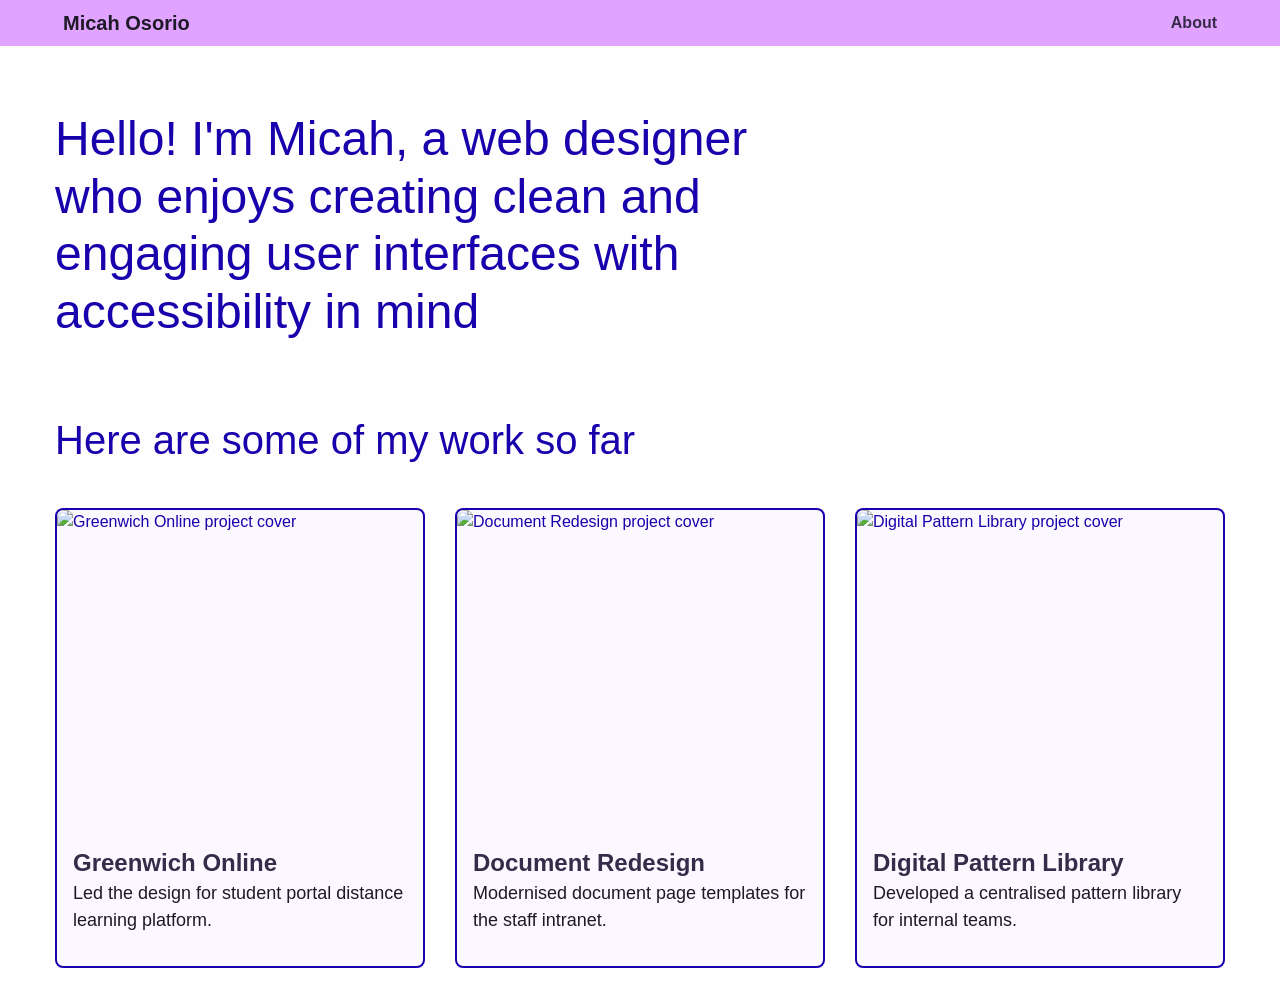
==== commit 1da1eb97: "Update index.html" ====
--- a/index.html
+++ b/index.html
@@ -36,7 +36,7 @@
   <article class="grid-container case-study">
     <!-- Intro -->
     <section class="grid-x grid-margin-x intro-section">
-      <div class="large-10 cell">
+      <div class="large-8 cell">
         <h1 class="intro">Hello! I'm Micah, a web designer who enjoys creating clean and engaging user interfaces with accessibility in mind</h1>
       </div>
       <div class="profile-image">
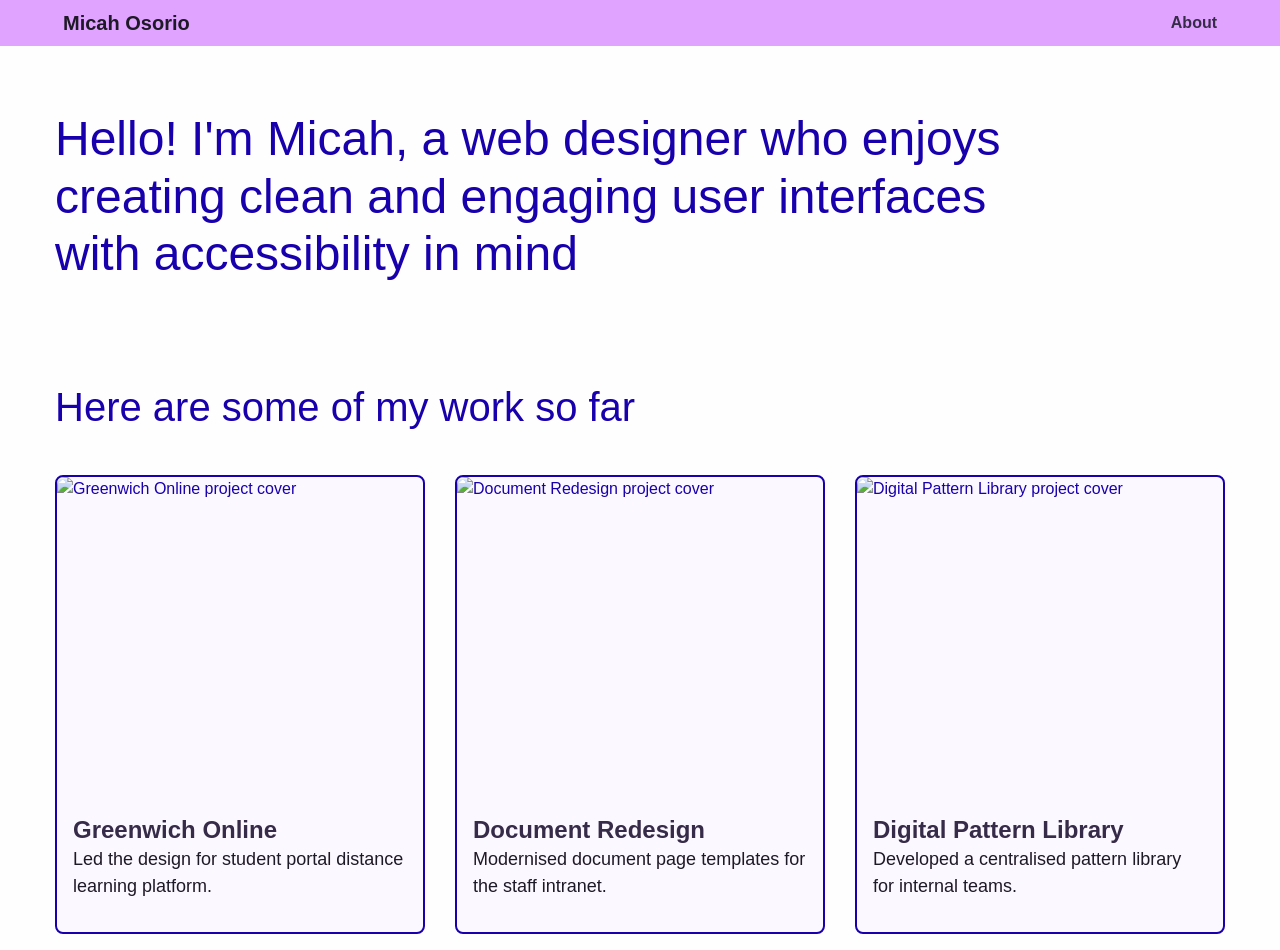
==== commit 0f55a585: "Update index.html" ====
--- a/index.html
+++ b/index.html
@@ -36,7 +36,7 @@
   <article class="grid-container case-study">
     <!-- Intro -->
     <section class="grid-x grid-margin-x intro-section">
-      <div class="large-8 cell">
+      <div class="large-10 cell">
         <h1 class="intro">Hello! I'm Micah, a web designer who enjoys creating clean and engaging user interfaces with accessibility in mind</h1>
       </div>
       <div class="profile-image">
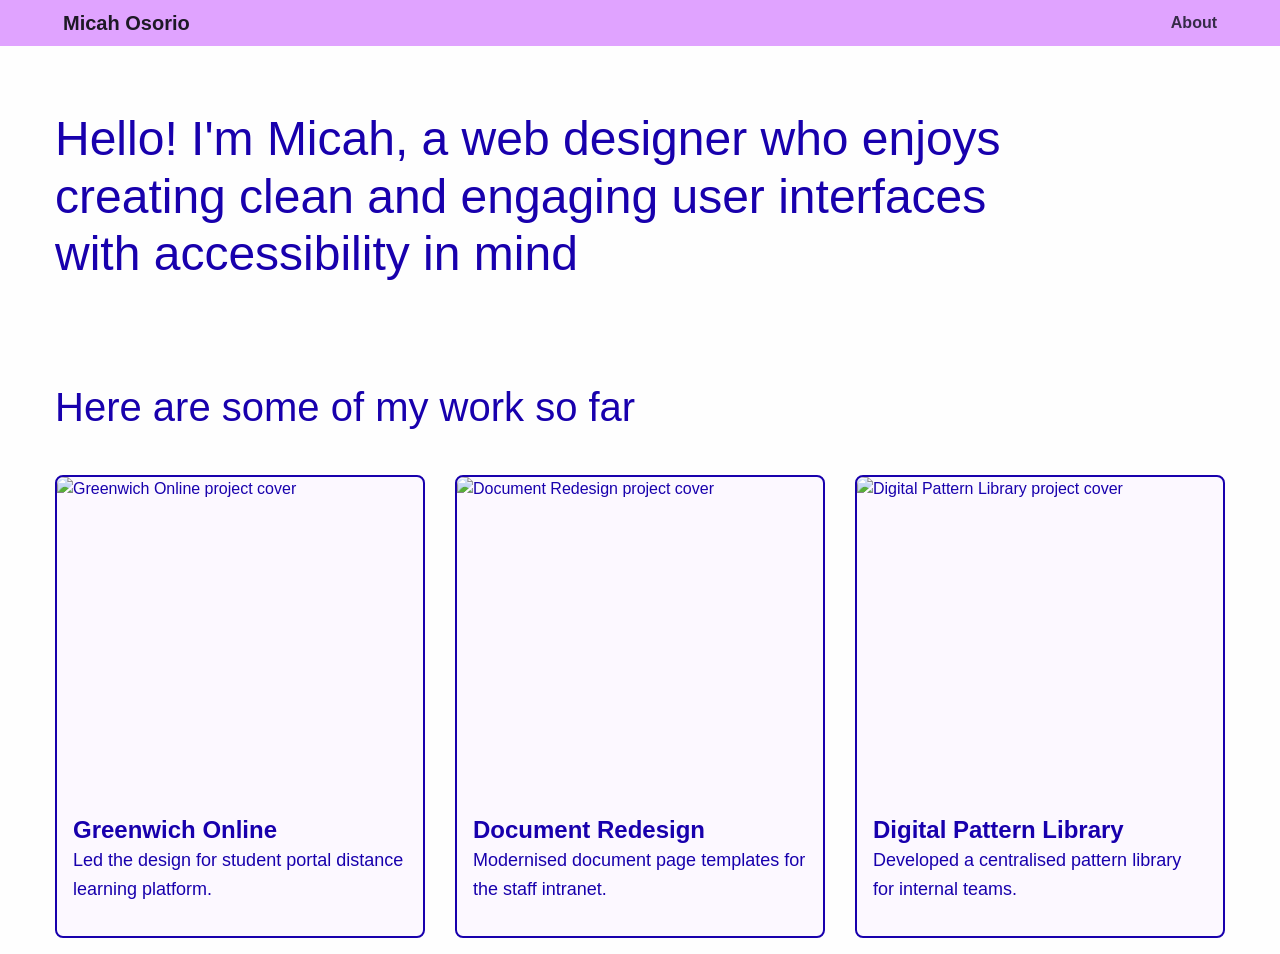
==== commit 6e930414: "Update index.html" ====
--- a/index.html
+++ b/index.html
@@ -2,11 +2,12 @@
 <html lang="en">
   <head>
     <meta charset="UTF-8" />
+    <meta http-equiv="x-ua-compatible" content="ie=edge" />
     <meta name="viewport" content="width=device-width, initial-scale=1.0" />
     <title>Micah Osorio Portfolio</title>
 
     <link rel="stylesheet" href="./style.css" />
-
+    
     <!-- Font Awesome icons -->
     <link rel="stylesheet" href="https://cdnjs.cloudflare.com/ajax/libs/font-awesome/6.5.1/css/all.min.css" />
 
@@ -33,7 +34,7 @@
     </div>
   </header>
 
-  <article class="grid-container case-study">
+  <article class="grid-container">
     <!-- Intro -->
     <section class="grid-x grid-margin-x intro-section">
       <div class="large-10 cell">
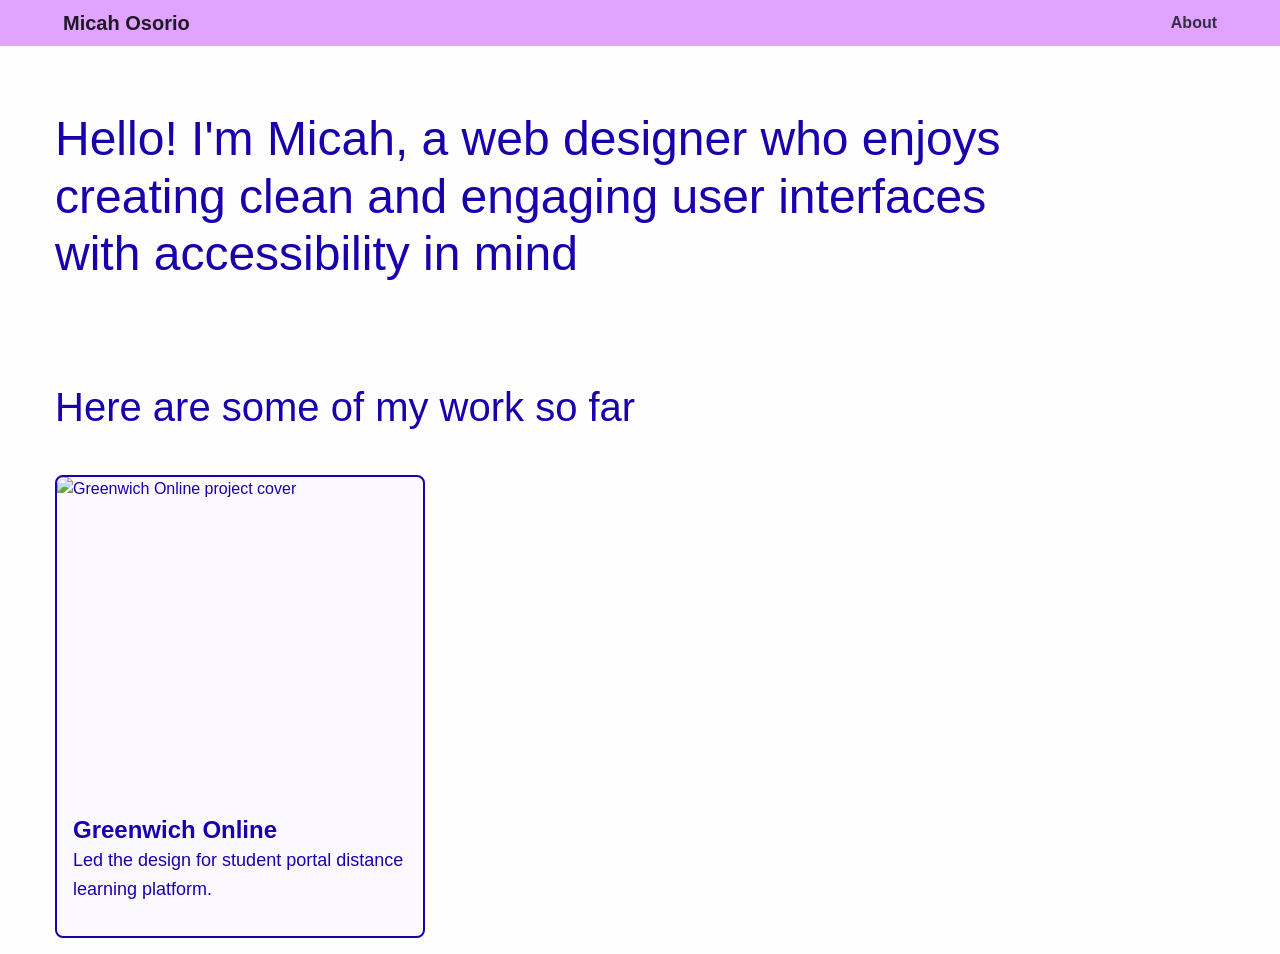
==== commit 31571b53: "Update index.html" ====
--- a/index.html
+++ b/index.html
@@ -61,6 +61,7 @@
         </a>
       </div>
 
+      <!--
       <div class="large-4 cell">
         <a href="document-redesign.html" class="media-object project-card">
           <div class="content">
@@ -83,7 +84,7 @@
             </div>
           </div>
         </a>
-      </div>
+      </div> -->
     </section>
   </article>
 </body>
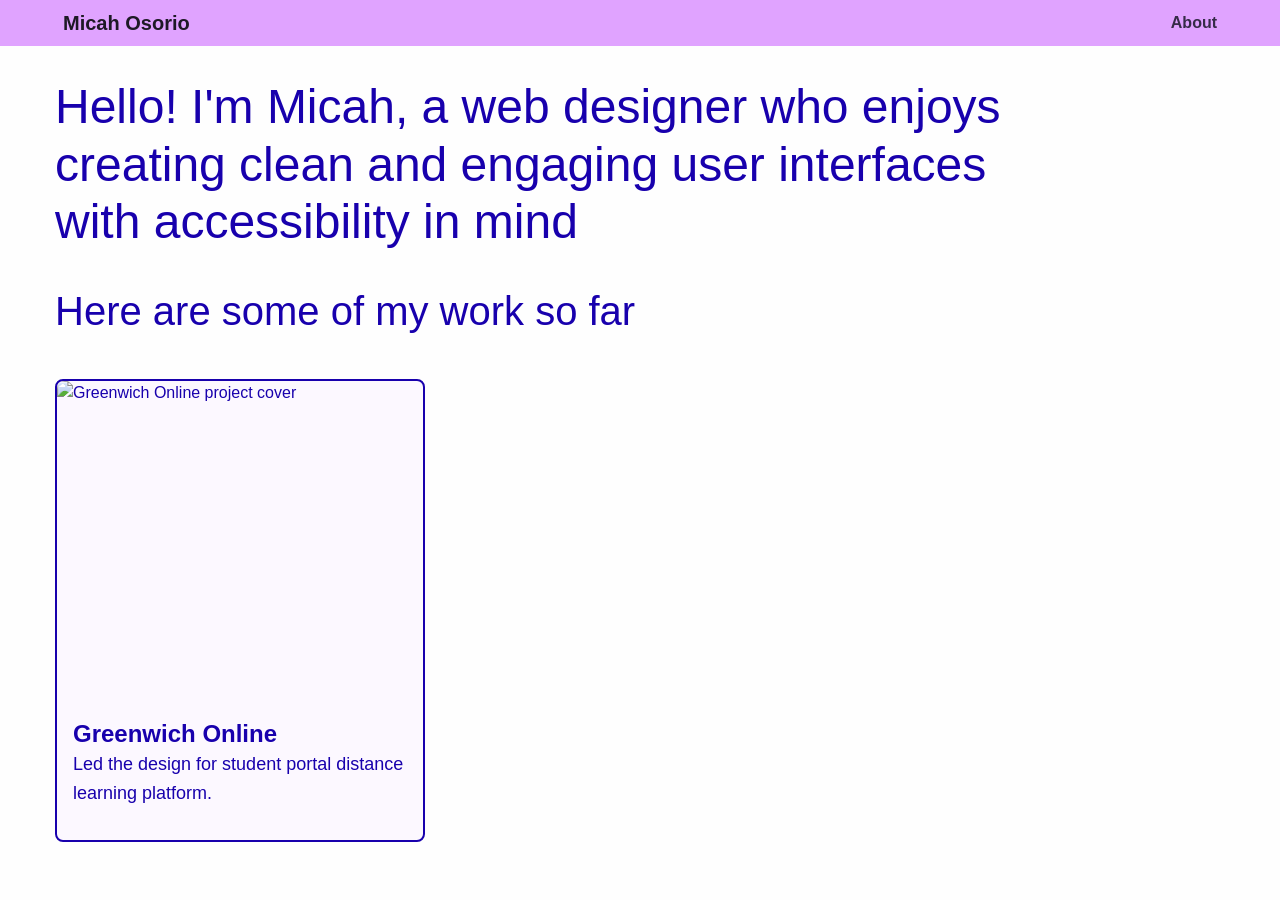
==== commit a02653ad: "Update index.html" ====
--- a/index.html
+++ b/index.html
@@ -36,7 +36,7 @@
 
   <article class="grid-container">
     <!-- Intro -->
-    <section class="grid-x grid-margin-x intro-section">
+    <section class="grid-x grid-margin-x page-section">
       <div class="large-10 cell">
         <h1 class="intro">Hello! I'm Micah, a web designer who enjoys creating clean and engaging user interfaces with accessibility in mind</h1>
       </div>
@@ -85,6 +85,7 @@
           </div>
         </a>
       </div> -->
+      
     </section>
   </article>
 </body>
--- a/style.css
+++ b/style.css
@@ -298,10 +298,6 @@
   line-height: 1.3em;
 }
 
-.page-section {
-  margin-top: 4em;
-}
-
 .page-content p,
 .page-content li {
   color: var(--ink);
@@ -315,6 +311,10 @@
 
 .page-section .sub-heading {
   margin-bottom: 1em;
+}
+
+.page-section {
+   margin-top: 2em;
 }
 
 /* info cards */
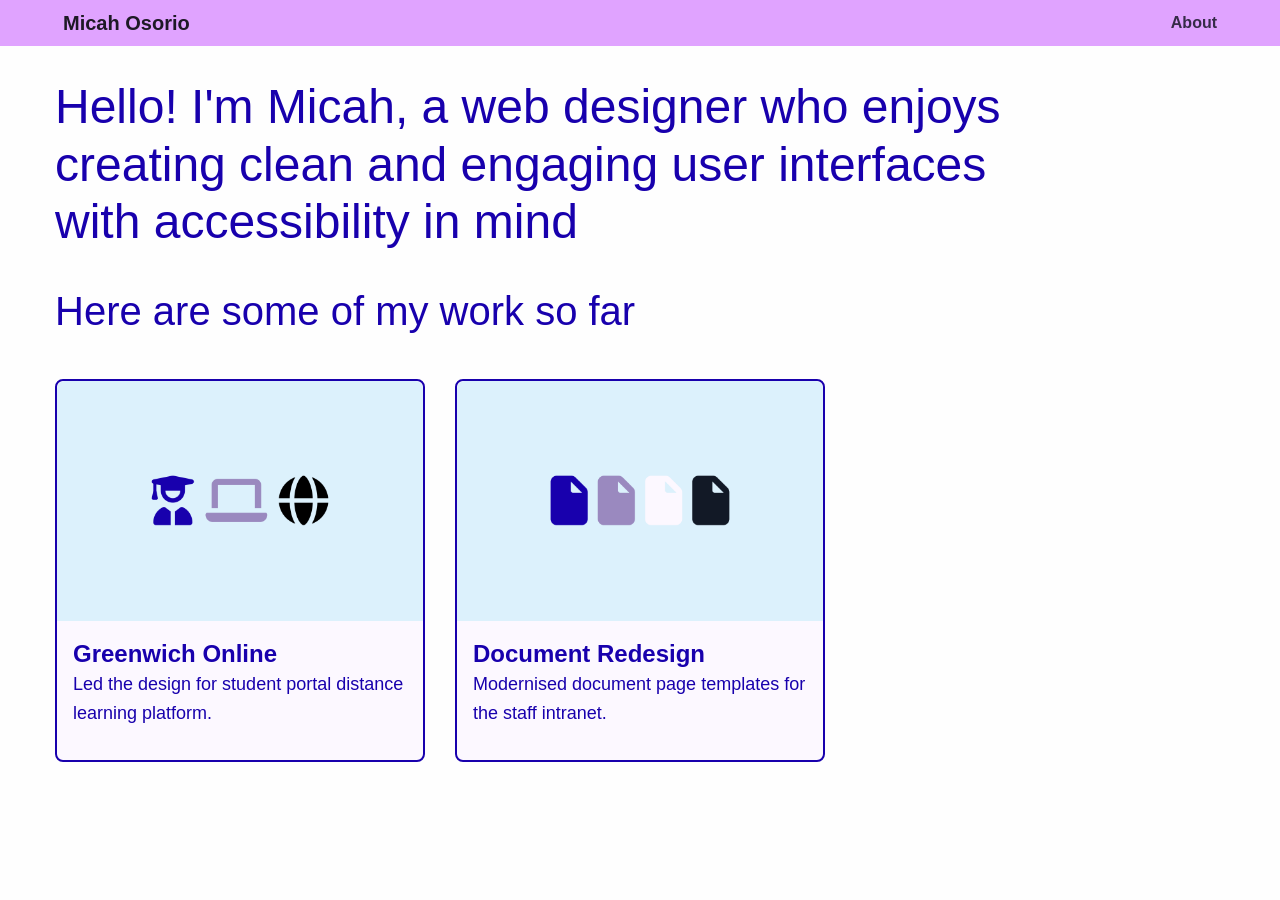
==== commit 133ea822: "Update index.html" ====
--- a/index.html
+++ b/index.html
@@ -52,7 +52,7 @@
       <div class="large-4 cell">
         <a href="greenwich-online.html" class="media-object project-card">
           <div class="content">
-            <img src="https://github.com/micah-osorio/portfolio/blob/main/card-cover-gro.png?raw=true" alt="Greenwich Online project cover">
+            <img src="card-cover-gro.png" alt="Greenwich Online project cover">
             <div class="card-info">
               <h3>Greenwich Online</h3>
               <p>Led the design for student portal distance learning platform.</p>
@@ -61,11 +61,10 @@
         </a>
       </div>
 
-      <!--
       <div class="large-4 cell">
         <a href="document-redesign.html" class="media-object project-card">
           <div class="content">
-            <img src="https://github.com/micah-osorio/portfolio/blob/main/card-cover-docs.png?raw=true" alt="Document Redesign project cover">
+            <img src="card-cover-docs.png" alt="Document Redesign project cover">
             <div class="card-info">
               <h3>Document Redesign</h3>
               <p>Modernised document page templates for the staff intranet.</p>
@@ -73,11 +72,12 @@
           </div>
         </a>
       </div>
-
+      
+<!--
       <div class="large-4 cell">
         <a href="pattern-library.html" class="media-object project-card">
           <div class="content">
-            <img src="https://github.com/micah-osorio/portfolio/blob/main/card-cover-pattern.png?raw=true" alt="Digital Pattern Library project cover">
+            <img src="card-cover-pattern.png" alt="Digital Pattern Library project cover">
             <div class="card-info">
               <h3>Digital Pattern Library</h3>
               <p>Developed a centralised pattern library for internal teams.</p>
--- a/style.css
+++ b/style.css
@@ -28,6 +28,7 @@
 .case-study h3 {
   color: var(--plum);
   font-weight: 600;
+  padding-top: 1em;
 }
 
 .case-study p,
@@ -84,6 +85,9 @@
   min-height: 26em;
 }
 
+img {
+   background-color: #f5f5f5
+}
 /* screenshot placeholder */
 .case-study .project-section img,
 .case-study .project-hero img {
@@ -277,7 +281,7 @@
 
 .project-card img {
   width: 100%;
-  height: 20em;
+  height: 15em;
   object-fit: cover;
   display: block;
   border-radius: 0.5em 0.5em 0 0;
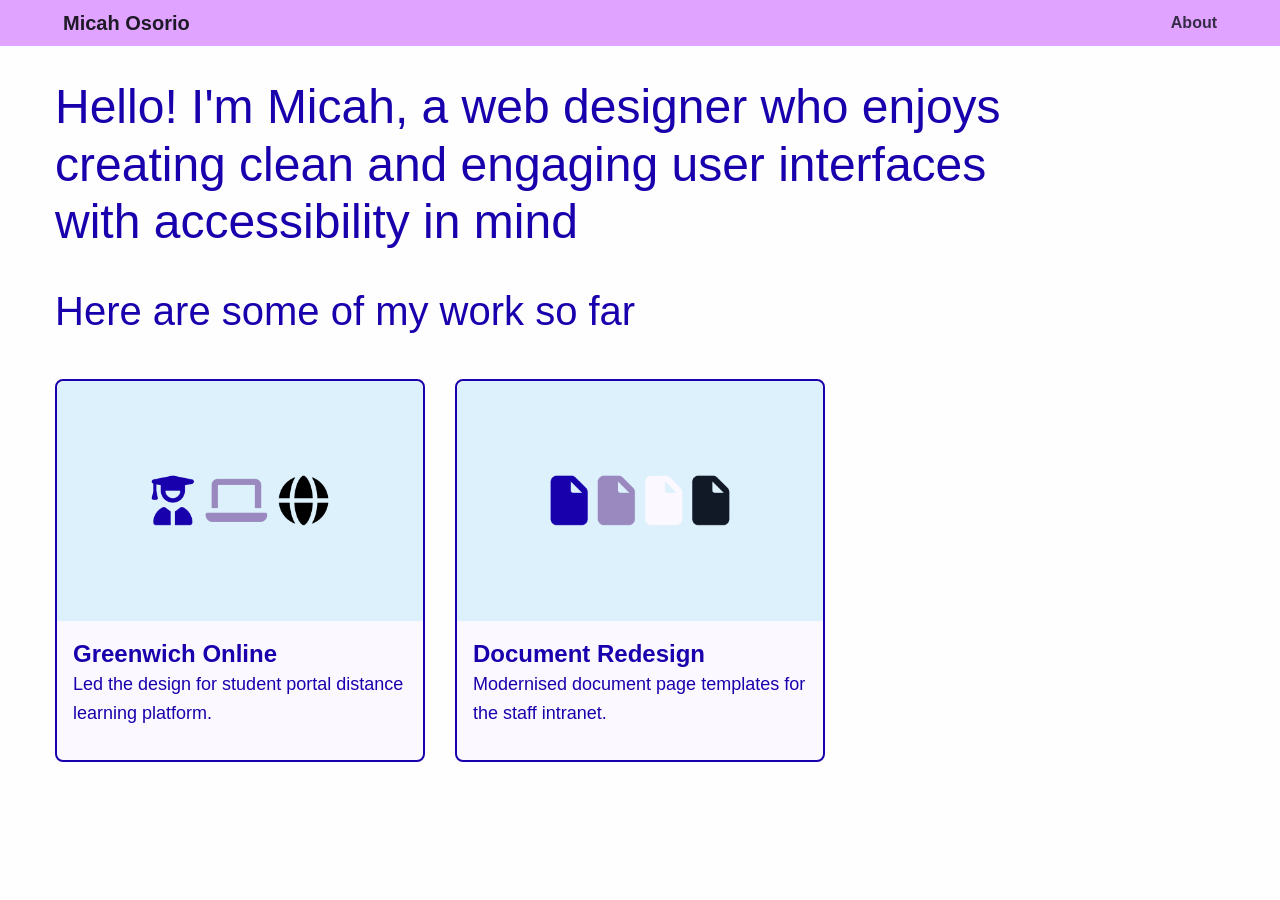
==== commit d319d940: "Update index.html" ====
--- a/index.html
+++ b/index.html
@@ -47,7 +47,7 @@
 
     <!-- Projects -->
     <section class="grid-x grid-margin-x project-listing">
-      <h2 class="cell sub-heading">Here are some of my work so far</h2>
+      <h2 class="cell home-sub-heading">Here are some of my work so far</h2>
 
       <div class="large-4 cell">
         <a href="greenwich-online.html" class="media-object project-card">
